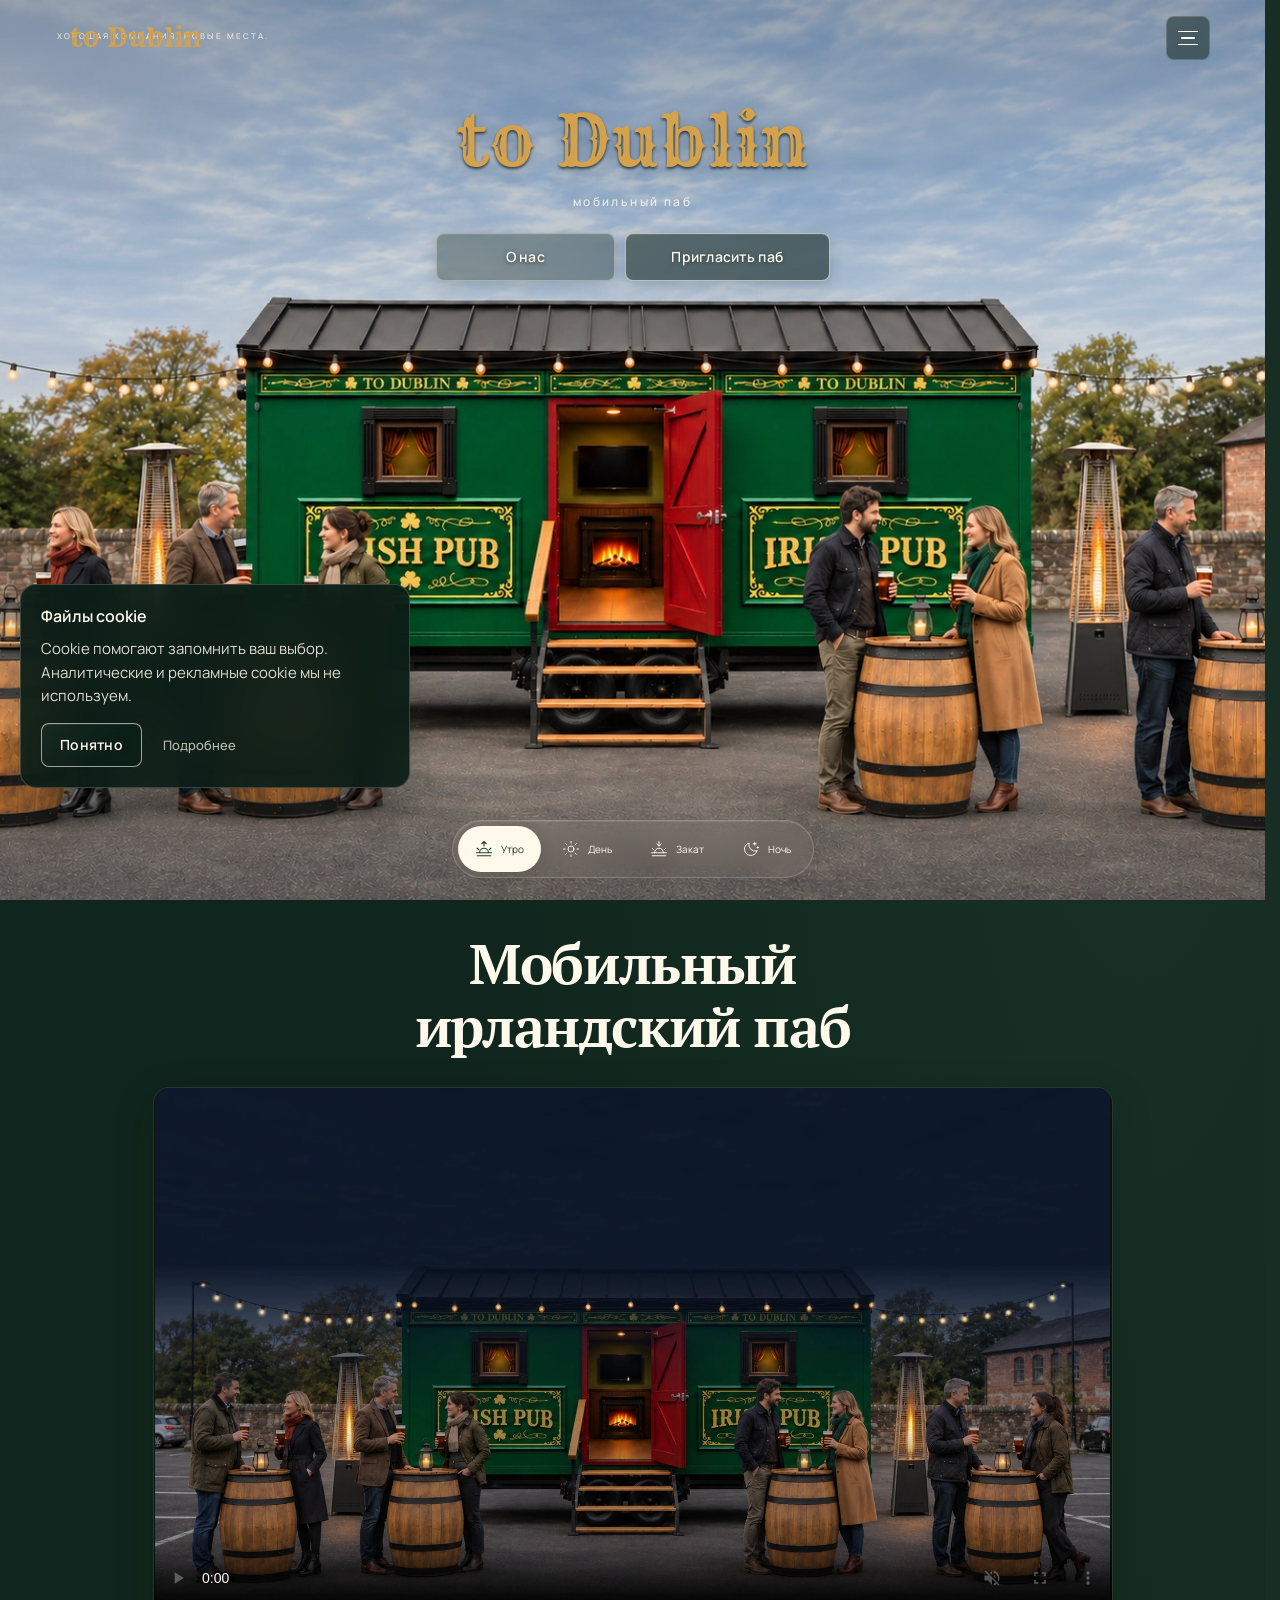
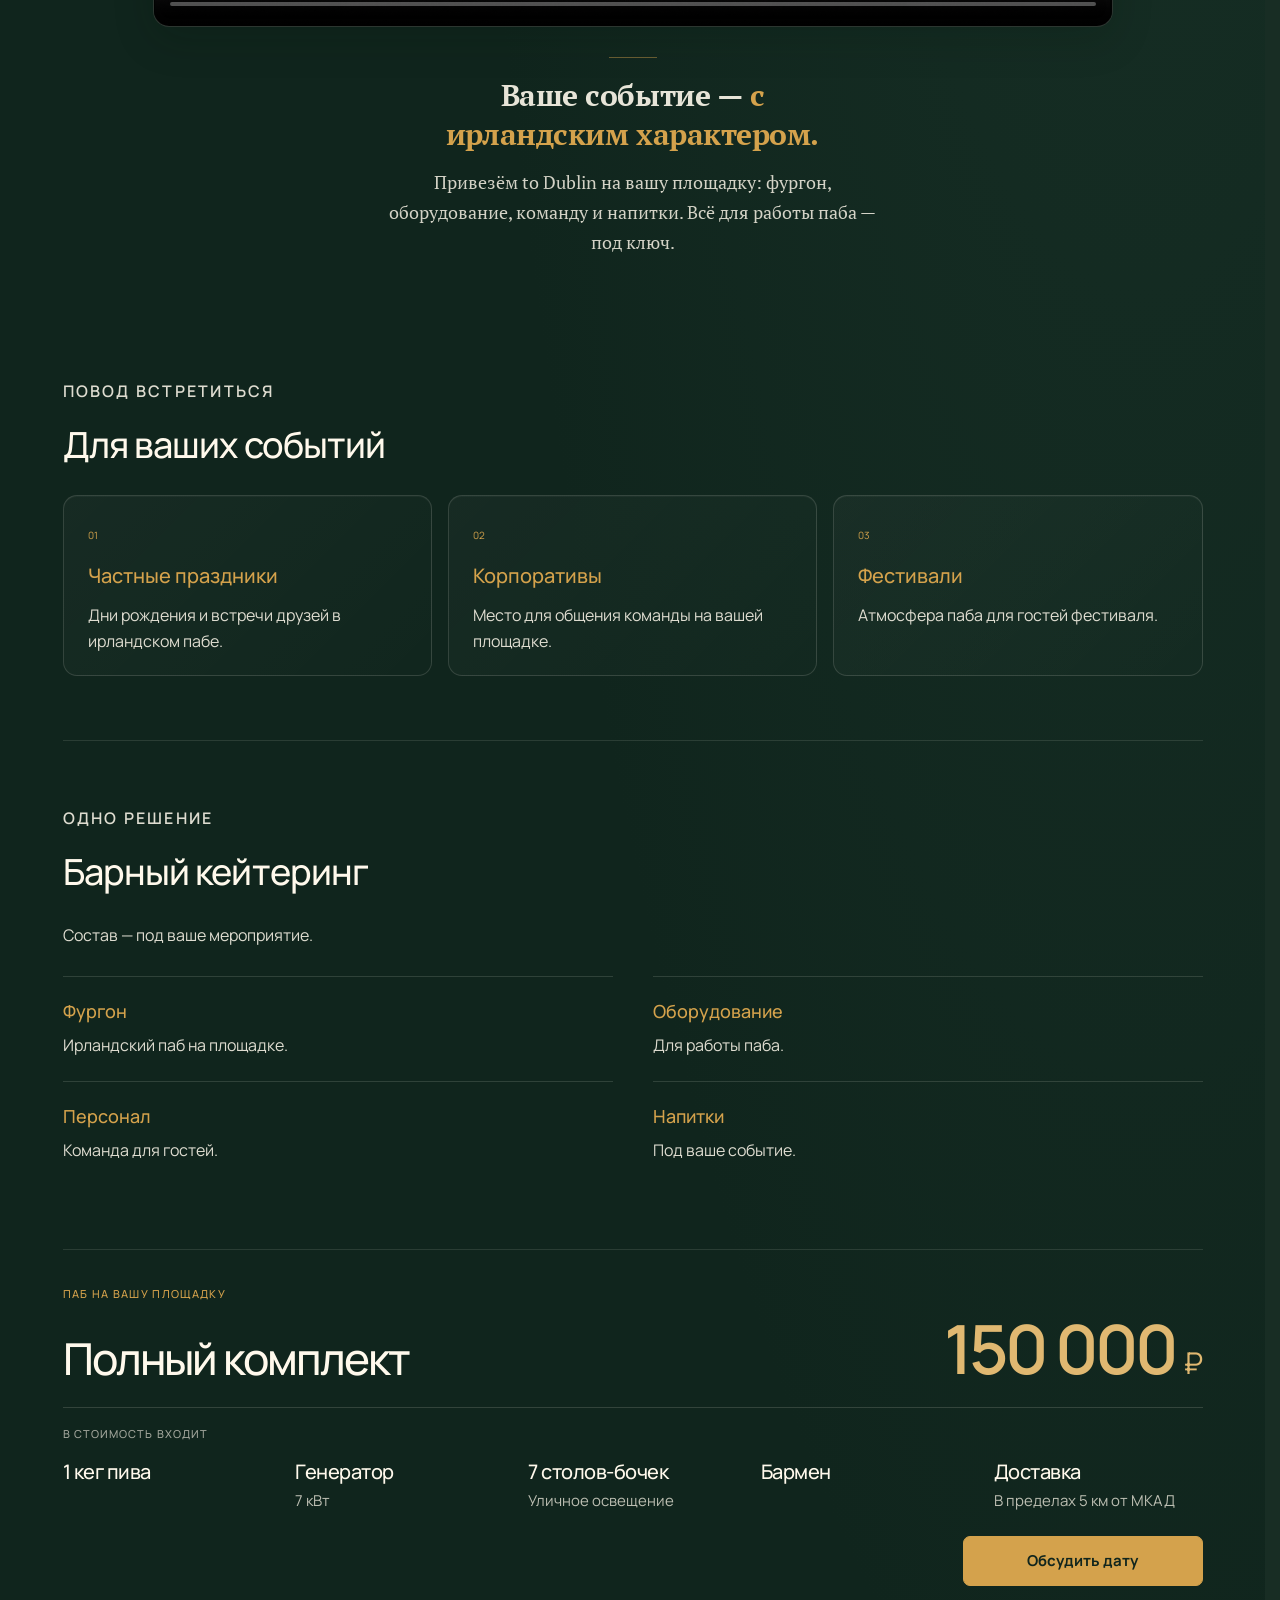
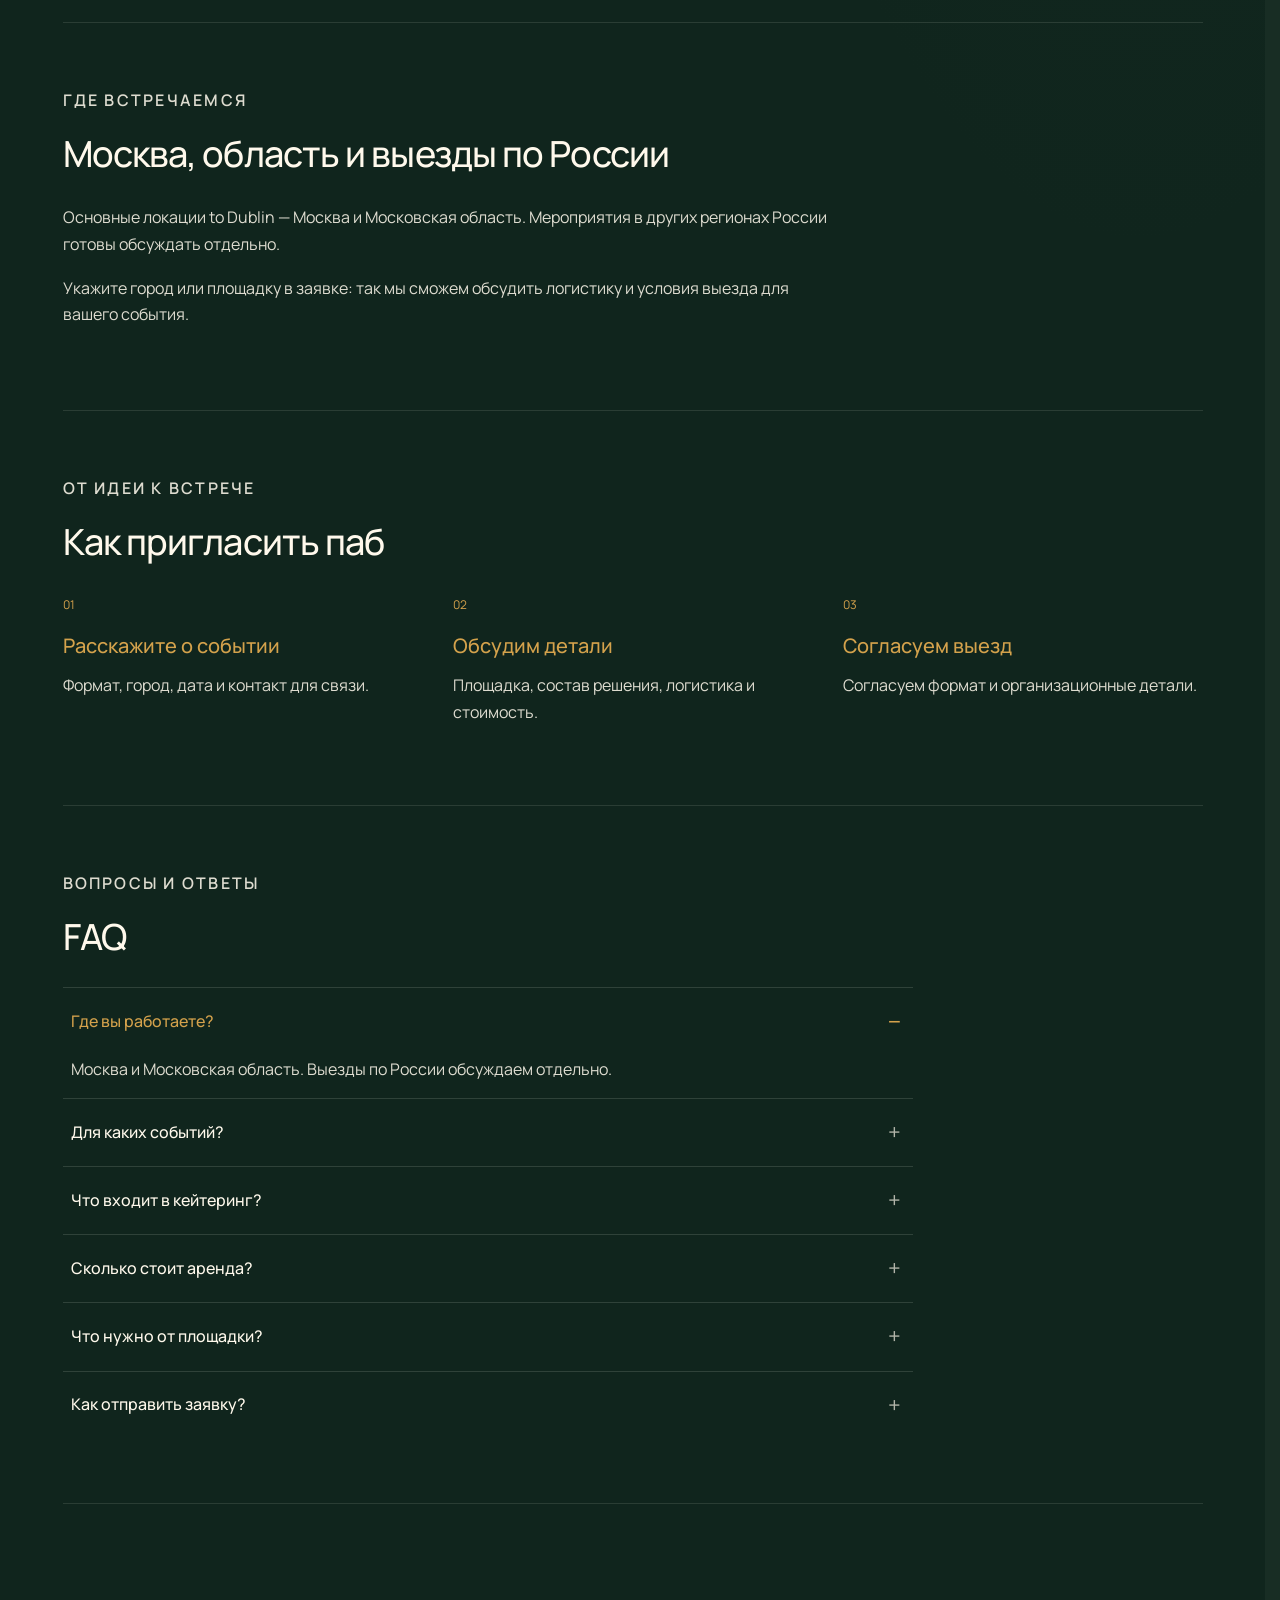
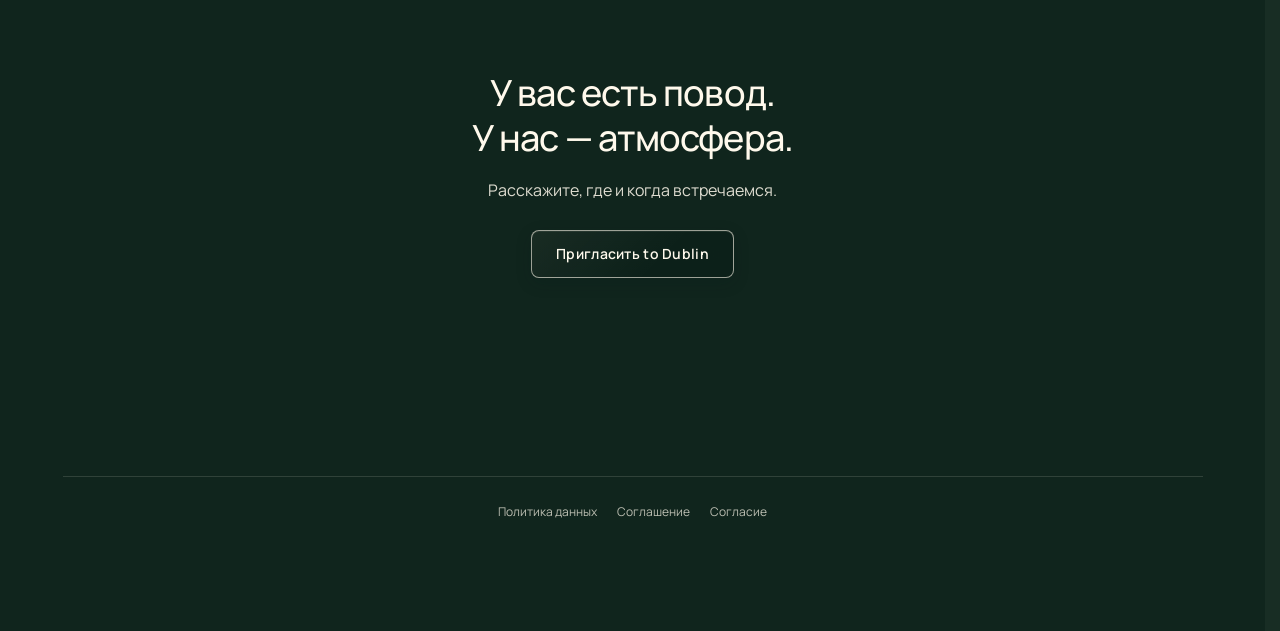
==== index.html @ 4691d678 "Redesign package offer with clean typography and layout" ====
<!doctype html>
<html lang="ru" class="content-document unified-document">
<head>
  <meta charset="UTF-8">
  <meta name="viewport" content="width=device-width, initial-scale=1, viewport-fit=cover">
  <meta name="theme-color" content="#182d24">
  <title>to Dublin — мобильный паб и барный кейтеринг в Москве и области</title>
  <meta name="description" content="Выездной барный кейтеринг и мобильный ирландский паб в Москве и области. Фургон, оборудование, персонал и напитки для праздников, корпоративов и фестивалей. Выезды по России — по согласованию.">
  <meta property="og:type" content="website">
  <meta property="og:locale" content="ru_RU">
  <meta property="og:site_name" content="to Dublin">
  <meta property="og:title" content="to Dublin — мобильный паб и барный кейтеринг в Москве и области">
  <meta property="og:description" content="Выездной барный кейтеринг и мобильный ирландский паб в Москве и области. Фургон, оборудование, персонал и напитки для праздников, корпоративов и фестивалей. Выезды по России — по согласованию.">
  <meta name="twitter:card" content="summary_large_image">
  <meta name="twitter:title" content="to Dublin — мобильный паб и барный кейтеринг в Москве и области">
  <meta name="twitter:description" content="Выездной барный кейтеринг и мобильный ирландский паб в Москве и области. Фургон, оборудование, персонал и напитки для праздников, корпоративов и фестивалей. Выезды по России — по согласованию.">
  <link rel="preload" href="fonts/rye-latin-regular.woff2" as="font" type="font/woff2" crossorigin>
  <link rel="stylesheet" href="style.css?v=clean-6">
  <link rel="stylesheet" href="service.css?v=modern-package-1">
  <script type="application/ld+json">{"@context":"https://schema.org","@graph":[{"@type":"Organization","@id":"#organization","name":"to Dublin","description":"Мобильный ирландский паб и выездной барный кейтеринг для мероприятий","contactPoint":{"@type":"ContactPoint","contactType":"Заявки на мероприятия","url":"https://t.me/qwebdog","availableLanguage":"Russian"}},{"@type":"Service","name":"Мобильный паб и выездной барный кейтеринг","serviceType":"Барный кейтеринг и мобильный ирландский паб для частных праздников, корпоративов и фестивалей","provider":{"@id":"#organization"},"areaServed":[{"@type":"City","name":"Москва"},{"@type":"AdministrativeArea","name":"Московская область"}],"description":"Выездной барный кейтеринг и мобильный ирландский паб в Москве и области. Фургон, оборудование, персонал и напитки для праздников, корпоративов и фестивалей. Выезды по России — по согласованию."}]}</script>
  <link rel="stylesheet" href="cookie-notice.css?v=1">
  <link rel="stylesheet" href="legal.css?v=1">
  <link rel="stylesheet" href="yandex-inquiry.css?v=1">
  <link rel="stylesheet" href="unified.css?v=lighting-quality-6">
  <meta property="og:image" content="https://qwebdog.github.io/tdpub/social-preview.jpg?v=night-lights-1">
  <meta property="og:image:secure_url" content="https://qwebdog.github.io/tdpub/social-preview.jpg?v=night-lights-1">
  <meta property="og:image:type" content="image/jpeg">
  <meta property="og:image:width" content="1672">
  <meta property="og:image:height" content="941">
  <meta property="og:image:alt" content="Мобильный ирландский паб to Dublin на вечернем мероприятии">
  <meta name="twitter:image" content="https://qwebdog.github.io/tdpub/social-preview.jpg?v=night-lights-1">
  <meta name="twitter:image:alt" content="Мобильный ирландский паб to Dublin на вечернем мероприятии">
  <link rel="icon" href="favicon.ico" sizes="any">
  <link rel="icon" type="image/png" sizes="32x32" href="favicon-32.png">
  <link rel="icon" type="image/svg+xml" href="favicon.svg">
  <link rel="apple-touch-icon" sizes="180x180" href="apple-touch-icon.png">
</head>
<body class="content-page unified-page" data-phase="morning">
  <svg class="icon-library" xmlns="http://www.w3.org/2000/svg" aria-hidden="true">
    <symbol id="icon-sun" viewBox="0 0 24 24"><circle cx="12" cy="12" r="4"/><path d="M12 2v2m0 16v2M2 12h2m16 0h2M5 5l1.5 1.5m11 11L19 19M5 19l1.5-1.5m11-11L19 5"/></symbol>
    <symbol id="icon-sunrise" viewBox="0 0 24 24"><path d="M2 17h20M3 21h18M6 17a6 6 0 0 1 12 0M12 2v6m-3-3 3-3 3 3M3 11l2 2m14 0 2-2"/></symbol>
    <symbol id="icon-sunset" viewBox="0 0 24 24"><path d="M2 17h20M3 21h18M6 17a6 6 0 0 1 12 0M12 2v6m-3-3 3 3 3-3M3 11l2 2m14 0 2-2"/></symbol>
    <symbol id="icon-moon" viewBox="0 0 24 24"><path d="M20 14.5A8.5 8.5 0 0 1 9.5 4a8.5 8.5 0 1 0 10.5 10.5Z"/><path d="M17 3v4m-2-2h4m2 4v2m-1-1h2"/></symbol>
  </svg>
  <a class="skip-link" href="#overview">К информации о пабе</a>
  <header class="service-nav">
    <a class="service-brand" href="#experience" aria-label="to Dublin — главный экран">to Dublin</a>
    <button class="service-menu-toggle" id="serviceMenuToggle" type="button" aria-label="Открыть навигацию" aria-controls="serviceMenu" aria-expanded="false"><span aria-hidden="true"></span><span aria-hidden="true"></span><span aria-hidden="true"></span></button>
  </header>
  <main id="serviceMain" class="service-main unified-main">
  <section class="experience" id="experience" aria-labelledby="brandTitle">
    <div class="scenes" aria-hidden="true">
      <div class="time-scene is-active" data-scene="morning" aria-hidden="false">
        <picture><source media="(max-width: 700px)" srcset="courtyard-morning-busy-mobile.webp?v=night-lights-1"><img class="scene-photo" src="courtyard-morning-busy.webp?v=night-lights-1" alt="" fetchpriority="high" draggable="false"></picture>
      </div>
      <div class="time-scene" data-scene="day" aria-hidden="true">
        <picture><source media="(max-width: 700px)" data-srcset="courtyard-day-busy-mobile.webp?v=night-lights-1"><img class="scene-photo" data-src="courtyard-day-busy.webp?v=night-lights-1" alt="" decoding="async" draggable="false"></picture>
      </div>
      <div class="time-scene" data-scene="sunset" aria-hidden="true">
        <picture><source media="(max-width: 700px)" data-srcset="courtyard-sunset-busy-mobile.webp?v=night-lights-1"><img class="scene-photo" data-src="courtyard-sunset-busy.webp?v=night-lights-1" alt="" decoding="async" draggable="false"></picture>
      </div>
      <div class="time-scene" data-scene="night" aria-hidden="true">
        <picture><source media="(max-width: 700px)" data-srcset="courtyard-night-busy-mobile.webp?v=night-lights-1"><img class="scene-photo" data-src="courtyard-night-busy.webp?v=night-lights-1" alt="" decoding="async" draggable="false"></picture>
      </div>
    </div>
    <div class="scene-shade" aria-hidden="true"></div>
    <canvas id="ambient" aria-hidden="true"></canvas>
    <header class="site-header">
      <span class="header-note">ХОРОШАЯ КОМПАНИЯ. НОВЫЕ МЕСТА.</span>
    </header>
    <div class="hero-copy">
      <h1 class="brand-title" id="brandTitle">to Dublin</h1>
      <p class="brand-subtitle">мобильный паб</p>
      <div class="hero-actions">
        <a class="primary-button about-link" href="#overview">О нас</a>
        <button class="primary-button invite-link" type="button" data-open-inquiry>Пригласить паб</button>
      </div>
    </div>
    <footer class="scene-footer">
      <nav class="time-dock glass" aria-label="Выбрать время суток">
        <button class="time-button is-active" data-phase="morning" aria-pressed="true"><svg aria-hidden="true"><use href="#icon-sunrise"/></svg><span>Утро</span></button>
        <button class="time-button" data-phase="day" aria-pressed="false"><svg aria-hidden="true"><use href="#icon-sun"/></svg><span>День</span></button>
        <button class="time-button" data-phase="sunset" aria-pressed="false"><svg aria-hidden="true"><use href="#icon-sunset"/></svg><span>Закат</span></button>
        <button class="time-button" data-phase="night" aria-pressed="false"><svg aria-hidden="true"><use href="#icon-moon"/></svg><span>Ночь</span></button>
      </nav>
      <p class="visually-hidden" id="sceneStatus" role="status" aria-live="polite"></p>
    </footer>
  </section>
    <section class="service-intro" id="overview" aria-labelledby="serviceTitle">
      <div class="service-intro-heading">
        <h2 id="serviceTitle">Мобильный ирландский паб</h2>
      </div>
      <video class="service-photo service-video" data-src="media/pub-atmosphere.mp4" width="1280" height="720" data-poster="courtyard-night-busy.webp?v=night-lights-1" autoplay muted loop playsinline controls preload="none" aria-label="Видео о мобильном пабе to Dublin"></video>
      <div class="service-intro-copy">
        <p class="service-lead">Ваше событие — <span>с ирландским характером.</span></p>
        <p class="service-intro-description">Привезём to Dublin на вашу площадку: фургон, оборудование, команду и напитки. Всё для работы паба — под ключ.</p>
      </div>
    </section>
    <section class="service-section" id="format">
      <p class="service-eyebrow">Повод встретиться</p>
      <h2>Для ваших событий</h2>
      <div class="service-cards">
        <article><span>01</span><h3>Частные праздники</h3><p>Дни рождения и встречи друзей в ирландском пабе.</p></article>
        <article><span>02</span><h3>Корпоративы</h3><p>Место для общения команды на вашей площадке.</p></article>
        <article><span>03</span><h3>Фестивали</h3><p>Атмосфера паба для гостей фестиваля.</p></article>
      </div>
    </section>
    <section class="service-section" id="included">
      <p class="service-eyebrow">Одно решение</p>
      <h2>Барный кейтеринг</h2>
      <p class="service-section-lead">Состав — под ваше мероприятие.</p>
      <dl class="service-inclusions">
        <div><dt>Фургон</dt><dd>Ирландский паб на площадке.</dd></div>
        <div><dt>Оборудование</dt><dd>Для работы паба.</dd></div>
        <div><dt>Персонал</dt><dd>Команда для гостей.</dd></div>
        <div><dt>Напитки</dt><dd>Под ваше событие.</dd></div>
      </dl>
    </section>
    <section class="service-section package-section" id="package" aria-labelledby="packageTitle">
      <div class="package-offer">
        <div class="package-summary">
          <p class="package-eyebrow">Паб на вашу площадку</p>
          <h2 id="packageTitle">Полный комплект</h2>
          <p class="package-price"><span class="package-price-value">150&nbsp;000</span><span class="package-price-currency">₽</span></p>
        </div>
        <div class="package-inclusions">
          <h3>В стоимость входит</h3>
          <ul class="package-list">
            <li>
              <span class="package-item-copy">1 кег пива</span>
            </li>
            <li>
              <span class="package-item-copy">Генератор</span>
              <span class="package-item-detail">7 кВт</span>
            </li>
            <li>
              <span class="package-item-copy">7 столов-бочек</span>
              <span class="package-item-detail">Уличное освещение</span>
            </li>
            <li>
              <span class="package-item-copy">Бармен</span>
            </li>
            <li>
              <span class="package-item-copy">Доставка</span>
              <span class="package-item-detail">В пределах <span class="package-nowrap">5 км</span> от МКАД</span>
            </li>
          </ul>
        </div>
        <div class="package-action">
          <button class="primary-button package-book" type="button" data-open-inquiry>Обсудить дату</button>
        </div>
      </div>
    </section>
    <section class="service-section service-area" id="geography">
      <p class="service-eyebrow">Где встречаемся</p>
      <h2>Москва, область и выезды по России</h2>
      <p>Основные локации to Dublin — Москва и Московская область. Мероприятия в других регионах России готовы обсуждать отдельно.</p>
      <p>Укажите город или площадку в заявке: так мы сможем обсудить логистику и условия выезда для вашего события.</p>
    </section>
    <section class="service-section" id="booking">
      <p class="service-eyebrow">От идеи к встрече</p>
      <h2>Как пригласить паб</h2>
      <ol class="service-process">
        <li><h3>Расскажите о событии</h3><p>Формат, город, дата и контакт для связи.</p></li>
        <li><h3>Обсудим детали</h3><p>Площадка, состав решения, логистика и стоимость.</p></li>
        <li><h3>Согласуем выезд</h3><p>Согласуем формат и организационные детали.</p></li>
      </ol>
    </section>
    <section class="service-section service-faq" id="questions">
      <p class="service-eyebrow">Вопросы и ответы</p>
      <h2>FAQ</h2>
      <details name="faq" open><summary>Где вы работаете?</summary><p>Москва и Московская область. Выезды по России обсуждаем отдельно.</p></details>
      <details name="faq"><summary>Для каких событий?</summary><p>Частные праздники, корпоративы и фестивали. Другой повод? Расскажите о нём в заявке.</p></details>
      <details name="faq"><summary>Что входит в кейтеринг?</summary><p>Мобильный паб, оборудование, персонал и напитки. Состав и условия согласуем под ваше событие.</p></details>
      <details name="faq" id="event-questions"><summary>Сколько стоит аренда?</summary><p>Полный комплект стоит 150&nbsp;000&nbsp;₽. Доставка включена в пределах 5 км от МКАД. <a href="#package">Что входит в комплект</a>.</p></details>
      <details name="faq"><summary>Что нужно от площадки?</summary><p>Укажите город или площадку. Подъезд, размещение и условия работы паба обсудим при согласовании.</p></details>
      <details name="faq"><summary>Как отправить заявку?</summary><p data-inquiry-delivery-copy>Заполните форму — откроется Telegram с готовым текстом. Отправку вы подтвердите в чате.</p></details>
    </section>
    <section class="service-final" id="invitation">
      <h2>У вас есть повод.<br>У нас — атмосфера.</h2>
      <p>Расскажите, где и когда встречаемся.</p>
      <button class="primary-button" type="button" data-open-inquiry>Пригласить to Dublin</button>
    </section>
  </main>
  <footer class="site-legal-footer"><nav class="legal-links" aria-label="Правовая информация"><a href="privacy.html" aria-label="Политика обработки персональных данных">Политика данных</a><a href="terms.html" aria-label="Соглашение об использовании сайта и подаче заявки">Соглашение</a><a href="consent.html" aria-label="Согласие на обработку персональных данных">Согласие</a></nav></footer>
  <div class="service-bottom-actions">
    <button class="primary-button service-invite-button" type="button" data-open-inquiry>Пригласить паб</button>
  </div>
  <dialog id="serviceMenu" class="service-menu" aria-labelledby="serviceMenuTitle">
    <div class="service-menu-heading">
      <p id="serviceMenuTitle">Разделы страницы</p>
      <button class="service-menu-close" type="button" aria-label="Закрыть навигацию"><span aria-hidden="true"></span><span aria-hidden="true"></span></button>
    </div>
    <nav aria-label="Разделы страницы">
      <a href="#experience">Главный экран</a>
      <a href="#overview">О пабе</a>
      <a href="#format">Форматы мероприятий</a>
      <a href="#included">Барный кейтеринг</a>
      <a href="#package">Комплект и стоимость</a>
      <a href="#geography">География</a>
      <a href="#booking">Как пригласить</a>
      <a href="#questions">FAQ</a>
      <a href="#invitation">Обсудить событие</a>
    </nav>
  </dialog>
  <dialog id="inquiry" class="inquiry-dialog" aria-labelledby="inquiryTitle" aria-describedby="inquiryIntro">
    <div class="inquiry-header">
      <span class="inquiry-brand">to Dublin <span>· ваше событие</span></span>
      <button class="dialog-close" type="button" data-close-inquiry aria-label="Закрыть форму заявки">×</button>
    </div>
    <div class="inquiry-content" id="inquiryBody">
      <div class="inquiry-progress" id="inquiryProgress">
        <div class="inquiry-progress-caption"><span id="inquiryStepLabel">Шаг 1 из 2</span><span>Событие · Контакт</span></div>
        <div class="inquiry-progress-track" aria-hidden="true"><span class="is-current" data-step-indicator="1"></span><span data-step-indicator="2"></span></div>
      </div>
      <div class="inquiry-heading">
        <h2 id="inquiryTitle" tabindex="-1">Где встречаемся?</h2>
        <p id="inquiryIntro">Расскажите о событии. Мы поможем с остальным.</p>
      </div>
      <form id="inquiryForm" novalidate aria-label="Заявка на мобильный паб">
        <input type="text" name="website" tabindex="-1" autocomplete="off" aria-hidden="true" hidden>
        <fieldset class="inquiry-step" data-inquiry-step="1">
          <legend class="visually-hidden">О вашем событии</legend>
          <fieldset class="event-kind-group" aria-describedby="inquiryErrorEventType">
            <legend class="field-label">Какой повод?</legend>
            <div class="event-options">
              <label class="event-option"><input type="radio" name="eventType" value="private" required><span>Частный праздник</span></label>
              <label class="event-option"><input type="radio" name="eventType" value="corporate" required><span>Корпоратив</span></label>
              <label class="event-option"><input type="radio" name="eventType" value="festival" required><span>Фестиваль</span></label>
              <label class="event-option"><input type="radio" name="eventType" value="other" required><span>Другой повод</span></label>
            </div>
            <p class="field-error" id="inquiryErrorEventType" data-error-for="eventType"></p>
          </fieldset>
          <div class="inquiry-fields">
            <div class="inquiry-field">
              <label class="field-label" for="inquiryCity">Город или площадка</label>
              <input id="inquiryCity" name="city" type="text" autocomplete="address-level2" minlength="2" maxlength="100" placeholder="Где пройдёт событие?" required aria-describedby="inquiryErrorCity">
              <p class="field-error" id="inquiryErrorCity" data-error-for="city"></p>
            </div>
            <div class="inquiry-field">
              <label class="field-label" for="inquiryDate">Дата <span>необязательно</span></label>
              <input id="inquiryDate" name="eventDate" type="date" aria-describedby="inquiryErrorEventDate">
              <p class="field-error" id="inquiryErrorEventDate" data-error-for="eventDate"></p>
            </div>
          </div>
          <button class="primary-button inquiry-next" id="inquiryNext" type="button">Продолжить</button>
          <p class="inquiry-footnote">Хороший вечер начинается с идеи.</p>
        </fieldset>
        <fieldset class="inquiry-step" data-inquiry-step="2" hidden disabled>
          <legend class="visually-hidden">Ваши контакты</legend>
          <div class="inquiry-fields">
            <div class="inquiry-field">
              <label class="field-label" for="inquiryName">Как к вам обращаться?</label>
              <input id="inquiryName" name="name" type="text" autocomplete="given-name" minlength="2" maxlength="80" placeholder="Ваше имя" required aria-describedby="inquiryErrorName">
              <p class="field-error" id="inquiryErrorName" data-error-for="name"></p>
            </div>
            <div class="inquiry-field">
              <label class="field-label" for="inquiryContact">Телефон или Telegram</label>
              <input id="inquiryContact" name="contact" type="text" autocomplete="tel" autocapitalize="none" spellcheck="false" maxlength="100" placeholder="+7 … или @username" required aria-describedby="inquiryErrorContact">
              <p class="field-error" id="inquiryErrorContact" data-error-for="contact"></p>
            </div>
          </div>
          <div class="inquiry-field">
            <label class="field-label" for="inquiryComment">Пара слов о планах <span>необязательно</span></label>
            <textarea id="inquiryComment" name="comment" rows="3" maxlength="1000" placeholder="Сколько будет гостей? Есть ли пожелания?" aria-describedby="inquiryErrorComment"></textarea>
            <p class="field-error" id="inquiryErrorComment" data-error-for="comment"></p>
          </div>
          <p class="inquiry-telegram-note" id="inquiryDeliveryNote">Откроем чат с готовой заявкой. Отправку вы подтвердите в Telegram.</p>
          <p class="inquiry-legal-note">Документы для заявки: <a href="privacy.html" target="_blank" rel="noopener noreferrer">политика обработки данных</a>, <a href="terms.html" target="_blank" rel="noopener noreferrer">условия подачи заявки</a> и <a href="consent.html" target="_blank" rel="noopener noreferrer">согласие на обработку данных</a>. <span>Пока опубликованы проекты с незаполненными реквизитами.</span></p>
          <div class="inquiry-form-actions">
            <button class="quiet-button" id="inquiryBack" type="button">Назад</button>
            <button class="primary-button" id="inquirySubmit" type="submit">Продолжить в Telegram</button>
          </div>
        </fieldset>
      </form>
      <div class="inquiry-result" id="inquiryResult" hidden>
        <pre class="inquiry-summary" id="inquirySummary"></pre>
        <a class="primary-button inquiry-telegram-link" id="inquiryTelegramLink" href="https://t.me/qwebdog" target="_blank" rel="noopener noreferrer">Открыть Telegram</a>
        <div class="inquiry-result-actions" id="inquiryLegacyActions">
          <button class="quiet-button" id="inquiryCopy" type="button">Скопировать заявку</button>
          <button class="quiet-button" id="inquiryEdit" type="button">Изменить</button>
        </div>
        <div class="inquiry-onsite-actions" id="inquiryOnsiteActions" hidden>
          <button class="primary-button" id="inquiryDone" type="button">Готово</button>
          <button class="quiet-button" id="inquiryNew" type="button">Ещё одно мероприятие</button>
        </div>
      </div>
      <p class="inquiry-status" id="inquiryStatus" role="status" aria-live="polite"></p>
    </div>
  </dialog>
  <script src="media-loader.js?v=1"></script>
  <script src="app.js?v=clean-hero-12"></script>
  <script src="inquiry-config.js?v=yandex-2"></script>
  <script src="yandex-inquiry.js?v=1"></script>
  <script src="inquiry.js?v=yandex-4"></script>
  <script src="service-panels.js?v=full-package-1"></script>
  <script src="cookie-notice.js?v=1"></script>
</body>
</html>
---- style.css ----
@font-face{font-family:'Manrope';font-style:normal;font-weight:200 800;font-display:swap;src:url('fonts/manrope-variable.woff2') format('woff2')}
@font-face{font-family:'Rye';font-style:normal;font-weight:400;font-display:swap;src:url('fonts/rye-latin-regular.woff2') format('woff2')}
:root{--brand-font:'Rye',Georgia,serif;color-scheme:dark;--cream:#fff9ec;--muted:#efe9d6ad;--ease:cubic-bezier(.2,.7,.2,1);font-family:Manrope,Arial,sans-serif;background:#182d24;color:var(--cream)}
*{box-sizing:border-box}html,body{margin:0;min-width:280px;width:100%;height:100%;overflow:hidden}body{overscroll-behavior:none}button,a{-webkit-tap-highlight-color:transparent}button{font:inherit;color:inherit;cursor:pointer}button:focus-visible,a:focus-visible{outline:2px solid #f5d99b;outline-offset:5px}a{color:inherit}button{border:0}svg{width:22px;height:22px;fill:none;stroke:currentColor;stroke-width:1.35;stroke-linecap:round;stroke-linejoin:round}.icon-library{position:absolute;width:0;height:0;overflow:hidden}.experience{position:fixed;inset:0;isolation:isolate;overflow:hidden;touch-action:pinch-zoom;--look-x:0px;--look-y:0px}.scenes,.time-scene,.time-scene picture,.scene-shade,#ambient{position:absolute;inset:0;width:100%;height:100%}.scenes{z-index:-2;background:#182d24}.time-scene{opacity:0;visibility:hidden;transition:opacity 1.5s var(--ease),visibility 1.5s;overflow:hidden}.time-scene.is-active{opacity:1;visibility:visible}.time-scene picture{transform:translate(var(--look-x),var(--look-y));transition:transform .8s ease-out}.scene-photo{width:100%;height:100%;object-fit:cover;object-position:center 55%;display:block;transform:scale(1.06);transition:transform 12s linear;user-select:none}.time-scene.is-active .scene-photo{transform:scale(1.025)}.scene-shade{z-index:-1;pointer-events:none;background:linear-gradient(180deg,#061b1b65 0%,#10251f20 29%,transparent 45%,#0a201326 61%,#081a158c 80%,#071b17eb 100%)}#ambient{z-index:1;pointer-events:none}.site-header{position:absolute;z-index:3;top:0;left:0;right:0;display:flex;justify-content:flex-end;align-items:center;padding:30px 4.5%;gap:24px}.header-note{margin-right:auto;font-size:8px;letter-spacing:2px;font-weight:500;color:#fff9ecd1}.glass{border:1px solid #fff9ec35;background:linear-gradient(130deg,#fff9ec0e,#fff9ec03 60%,#fff9ec08);backdrop-filter:blur(13px) saturate(115%);-webkit-backdrop-filter:blur(13px) saturate(115%);box-shadow:inset 0 1px 0 #fff9ec1a,0 6px 24px #071b1710}.primary-button{--button-fill:rgba(12,31,24,.68);--button-hover:rgba(21,48,36,.78);--button-pressed:rgba(8,24,18,.84);position:relative;display:inline-flex;align-items:center;justify-content:center;gap:0;min-height:48px;padding:12px 24px;border:1px solid #fff9ec99;border-radius:8px;background:linear-gradient(135deg,#fff9ec0d,#fff9ec00 65%),var(--button-fill);backdrop-filter:blur(12px) saturate(110%);-webkit-backdrop-filter:blur(12px) saturate(110%);color:#fff9ec;font-family:Manrope,Arial,sans-serif;font-size:14px;font-weight:600;line-height:1.3;letter-spacing:.02em;text-align:center;text-decoration:none;text-shadow:none;box-shadow:inset 0 1px 0 #fff9ec12,0 5px 16px #061b192e;cursor:pointer;pointer-events:auto;transition:background-color .2s,border-color .2s,transform .2s,box-shadow .2s}.primary-button:hover{background-color:var(--button-hover);border-color:#fff9ecdf;transform:translateY(-1px);box-shadow:inset 0 1px 0 #fff9ec20,0 7px 18px #061b193b}.primary-button:active{background-color:var(--button-pressed);transform:translateY(1px);box-shadow:inset 0 1px 4px #061b1929,0 2px 6px #061b1926}.primary-button:focus-visible{outline:2px solid #fff9ec;outline-offset:4px;box-shadow:0 0 0 6px #173d2d,inset 0 1px 0 #fff9ec12}.about-link{--button-fill:rgba(12,31,24,.36);--button-hover:rgba(21,48,36,.48);--button-pressed:rgba(8,24,18,.56);text-shadow:0 1px 4px #061b19b3;margin-top:22px;width:180px;min-width:180px;max-width:100%}.hero-copy{position:absolute;z-index:2;top:clamp(84px,11vh,140px);left:5%;right:5%;display:flex;flex-direction:column;align-items:center;text-align:center;pointer-events:auto;text-shadow:0 2px 24px #0c231f60}.eyebrow{font-size:9px;letter-spacing:2.7px;font-weight:500;margin:0 0 18px}.brand-title{color:#D4A24C;max-width:100%;margin:0;font-family:var(--brand-font);font-size:clamp(48px,5.5vw,96px);font-weight:400;font-synthesis:none;letter-spacing:.02em;line-height:1.2;text-align:center;white-space:nowrap}.brand-subtitle{margin:10px 0 0;font-family:Manrope,Arial,sans-serif;font-size:12px;font-weight:500;line-height:1.5;letter-spacing:.2em;text-transform:none;color:#fff9ecd9}.scene-hint{position:absolute;z-index:2;bottom:calc(165px + env(safe-area-inset-bottom,0px));left:50%;transform:translateX(-50%);display:flex;flex-direction:column;align-items:center;gap:11px;font-size:7px;letter-spacing:1.6px;color:#fff9ecb0;pointer-events:none;white-space:nowrap}.scroll-mark{display:block;height:22px;width:1px;background:linear-gradient(transparent,#fff9ecc0);position:relative;animation:scroll-hint 2.8s ease-in-out infinite}.scroll-mark::after{content:'';width:4px;height:4px;position:absolute;bottom:0;left:-1.5px;border-bottom:1px solid;border-right:1px solid;transform:rotate(45deg)}.mobile-hint{display:none}.scene-footer{position:absolute;z-index:3;left:4.5%;right:4.5%;bottom:max(22px,env(safe-area-inset-bottom,0px));display:grid;grid-template-columns:1fr auto 1fr;gap:23px 30px;align-items:center}.scene-info{display:flex;align-items:center;gap:18px;min-width:0}.scene-count{font-size:8px;letter-spacing:1.4px;white-space:nowrap;color:#fff9ecae;align-self:flex-start;padding-top:8px}.scene-info h2{font:400 24px/1.25 Georgia,'Times New Roman',serif;letter-spacing:-.3px;margin:0}.scene-info p{margin:7px 0 0;font-size:9px;line-height:1.5;color:var(--muted)}.time-dock{display:flex;gap:4px;border-radius:50px;padding:5px}.time-button{position:relative;border-radius:40px;background:none;display:flex;align-items:center;gap:8px;padding:13px 17px;white-space:nowrap;font-size:10px;transition:background .35s,color .35s,box-shadow .35s;min-height:46px}.time-button svg{width:18px;height:18px;stroke-width:1.25}.time-button:hover{background:#fff9ec14}.time-button.is-active{color:#203c2f;background:#fff9ec;box-shadow:0 3px 15px #081c1728}.time-button.is-active svg{stroke-width:1.5}.footer-line{grid-column:1/-1;display:flex;justify-content:space-between;align-items:center;padding-top:17px;border-top:1px solid #fff9ec28;font-size:7px;letter-spacing:1.8px;color:#fff9ec8c}.footer-line button{padding:0;background:none;display:flex;align-items:center;gap:9px;font-size:8px;letter-spacing:.5px;color:#fff9ecd1}.footer-line button:hover{color:#fff}.footer-line svg{width:14px;height:14px}.scene-progress{position:absolute;left:0;right:0;top:calc(100% - 28px);height:1px;pointer-events:none;transform:scaleX(var(--progress,0));transform-origin:left;background:#e9c78c;opacity:.65}.is-paused .scroll-mark{animation-play-state:paused}.is-paused .time-scene .scene-photo{transition:none}.lightbox::backdrop{background:#071b17ad;backdrop-filter:blur(12px)}.dialog-close{position:absolute;right:14px;top:10px;width:36px;height:36px;font:300 30px/1 Arial,sans-serif;background:none;color:inherit}.lightbox{border:1px solid #fff9ec28;width:min(1500px,96vw);max-height:96svh;padding:44px 8px 8px;background:#14271d;color:#fff9ec;border-radius:6px;overflow:auto}.lightbox img{display:block;max-width:100%;max-height:calc(96svh - 56px);width:100%;height:auto;object-fit:contain}.lightbox picture{display:block}.dialog-close:hover{opacity:.65}@keyframes copy-in{from{opacity:0;transform:translateY(16px)}to{opacity:1;transform:none}}@keyframes scroll-hint{0%,100%{opacity:.3;transform:translateY(-3px)}60%{opacity:1;transform:translateY(3px)}}
@media(min-aspect-ratio:2/1){.hero-copy{top:90px}.brand-title{font-size:clamp(40px,9vh,82px)}.scene-hint{display:none}.scene-photo{object-position:center 62%}}
@media(max-width:1150px){.scene-footer{gap:22px 18px}.scene-info{gap:10px}.scene-info h2{font-size:21px}.scene-info p{font-size:8px}.time-button{padding:12px}.scene-count{font-size:7px}.time-dock{padding:4px}.scene-info{max-width:250px}}
@media(max-width:850px){.scene-footer{grid-template-columns:1fr auto;gap:22px}.time-dock{grid-column:1/-1;grid-row:2;justify-self:center}.scene-info{max-width:none}.footer-line{grid-row:3;padding-top:15px}.scene-hint{bottom:235px}.scene-progress{top:calc(100% - 27px)}.time-button{padding:12px 24px}.hero-copy{top:15vh}.header-note{display:none}}
@media(max-width:700px){.scene-photo{object-position:center center}.site-header{padding:23px 6%;gap:12px}.primary-button{min-height:48px;padding:12px 22px;font-size:14px}.about-link{margin-top:22px;min-width:180px}.hero-copy{left:6%;right:6%;top:clamp(160px,22svh,235px)}.brand-title{font-size:clamp(38px,11.5vw,78px)}.brand-subtitle{margin-top:12px;font-size:11px;letter-spacing:.16em}.eyebrow{font-size:7px;letter-spacing:2px;margin-bottom:19px}.scene-shade{background:linear-gradient(180deg,#071c1969 0%,#10251f20 32%,transparent 48%,#081e1520 64%,#081b15b3 82%,#071b17f2 100%)}.scene-hint{bottom:calc(226px + env(safe-area-inset-bottom,0px));font-size:6px;letter-spacing:1.3px;gap:9px}.desktop-hint{display:none}.mobile-hint{display:inline}.scroll-mark{height:14px}.scene-footer{left:6%;right:6%;bottom:max(20px,env(safe-area-inset-bottom,0px));gap:18px 10px}.scene-info{gap:13px}.scene-info h2{font-size:23px}.scene-info p{font-size:8px;margin-top:6px}.scene-count{font-size:7px;letter-spacing:1px}.time-dock{justify-self:stretch;justify-content:space-between;gap:3px;border-radius:40px}.time-button{flex:1;justify-content:center;padding:13px 7px;font-size:9px;gap:7px;min-height:44px}.time-button svg{width:16px;height:16px}.footer-line{font-size:6px;letter-spacing:1.2px;gap:12px}.footer-line button{font-size:7px;gap:6px}.footer-line svg{width:12px;height:12px}.scene-progress{top:calc(100% - 25px)}}

@media(max-height:700px) and (min-width:701px){.site-header{padding-top:20px;padding-bottom:20px}.hero-copy{top:88px}.brand-title{font-size:clamp(40px,9vh,64px)}.eyebrow{margin-bottom:10px}.scene-hint{display:none}.scene-footer{gap:16px}.scene-info h2{font-size:20px}}
@media(max-height:700px) and (max-width:700px){.site-header{padding-top:17px}.hero-copy{top:clamp(124px,22svh,160px)}.brand-title{font-size:clamp(34px,10.5vw,64px)}.brand-subtitle{margin-top:10px;font-size:10px}.scene-hint{display:none}.scene-info h2{font-size:20px}.scene-footer{gap:14px 8px}.time-button{padding-top:10px;padding-bottom:10px;min-height:40px}.scene-progress{top:calc(100% - 25px)}}
@media(prefers-reduced-motion:reduce){*,*::before,*::after{animation:none!important;transition:none!important;scroll-behavior:auto!important}.time-scene picture,.scene-photo,.time-scene.is-active .scene-photo{transform:none}#ambient,.scene-hint{display:none}}
@supports not ((backdrop-filter:blur(1px)) or (-webkit-backdrop-filter:blur(1px))){.glass{background:#233e30cc}.primary-button{background-color:var(--button-fill)}}


body[data-phase="morning"] .scene-shade,body[data-phase="day"] .scene-shade{background:linear-gradient(180deg,#07251d9e 0%,#09281d66 29%,#09281d08 49%,#081b1526 61%,#081a158c 80%,#071b17eb 100%)}
.scene-count{font-variant-numeric:tabular-nums;letter-spacing:1px}

@media(max-height:820px) and (min-width:701px){.hero-copy{top:80px}.brand-title{font-size:clamp(44px,7.6vh,66px)}.brand-subtitle{margin-top:8px;font-size:11px}.about-link{margin-top:18px;min-height:48px}}
@media(max-height:700px) and (min-width:701px){.hero-copy{top:clamp(48px,10vh,68px)}.brand-title{font-size:clamp(34px,7vh,50px)}.brand-subtitle{margin-top:6px;font-size:10px}.about-link{margin-top:14px;min-height:48px}}
@media(max-height:500px) and (max-width:700px){.hero-copy{top:62px}.brand-title{font-size:34px;line-height:1.1}.brand-subtitle{margin-top:6px;font-size:9px}.about-link{margin-top:12px;min-height:48px;padding-top:8px;padding-bottom:8px}.site-header{display:none}}

.brand-title,.brand-subtitle{animation:copy-in 1.2s var(--ease) both}



.hero-actions{display:grid;grid-template-columns:1fr 1.14fr;gap:10px;width:394px;max-width:100%;margin-top:22px}
.hero-actions .about-link{margin:0;width:auto;min-width:0;border-color:#fff9ec55}
.hero-actions .invite-link{--button-fill:rgba(14,34,26,.58);--button-hover:rgba(25,52,39,.7);--button-pressed:rgba(9,27,19,.8);min-width:0;border-color:#fff9ec9c;text-shadow:0 1px 4px #061b1970}
.quiet-button{display:inline-flex;align-items:center;justify-content:center;min-height:44px;padding:10px 16px;border:1px solid transparent;border-radius:8px;background:transparent;color:#fff9ecb8;font-family:Manrope,Arial,sans-serif;font-size:12px;font-weight:500;line-height:1.4;text-decoration:none;transition:color .2s,background-color .2s,border-color .2s}
.quiet-button:hover{color:#fff9ec;background:#fff9ec08;border-color:#fff9ec20}
.quiet-button:active{background:#fff9ec12}
.visually-hidden{position:absolute;width:1px;height:1px;padding:0;margin:-1px;overflow:hidden;clip:rect(0,0,0,0);white-space:nowrap;border:0}

.inquiry-dialog{color-scheme:dark;width:min(590px,calc(100% - 32px));max-height:calc(100svh - 40px);margin:auto;padding:0;overflow:hidden;border:1px solid #fff9ec38;border-radius:20px;background:linear-gradient(135deg,#fff9ec0b,transparent 55%),rgba(9,28,21,.82);backdrop-filter:blur(28px) saturate(115%);-webkit-backdrop-filter:blur(28px) saturate(115%);color:#fff9ec;box-shadow:inset 0 1px 0 #fff9ec14,0 32px 100px #020e0b80}
.inquiry-dialog[open]{display:flex;flex-direction:column}
.inquiry-dialog::backdrop{background:rgba(3,15,10,.5);backdrop-filter:blur(8px);-webkit-backdrop-filter:blur(8px)}
.inquiry-dialog [hidden]{display:none!important}
.inquiry-header{display:flex;align-items:center;justify-content:space-between;gap:16px;flex-shrink:0;padding:14px 26px;border-bottom:1px solid #fff9ec1c;background:#fff9ec03}
.inquiry-brand{font-size:11px;font-weight:600;line-height:1.4;letter-spacing:.08em}
.inquiry-brand span{margin-left:4px;color:#fff9ec70;font-weight:400;letter-spacing:.03em}
.inquiry-dialog .dialog-close{position:static;display:grid;place-items:center;flex:0 0 44px;width:44px;height:44px;padding:0;border:1px solid #fff9ec26;border-radius:50%;background:#fff9ec08;color:#fff9ec;font-size:26px;transition:background .2s,border-color .2s}
.inquiry-dialog .dialog-close:hover{background:#fff9ec18;border-color:#fff9ec55;opacity:1}
.inquiry-content{min-height:0;overflow-y:auto;overscroll-behavior:contain;padding:28px 32px 24px;scrollbar-width:thin;scrollbar-color:#fff9ec40 transparent}
.inquiry-progress{margin-bottom:28px}
.inquiry-progress-caption{display:flex;justify-content:space-between;gap:12px;margin-bottom:11px;color:#fff9ec75;font-size:9px;font-weight:500;line-height:1.5;letter-spacing:.07em}
.inquiry-progress-caption>span:first-child{color:#fff9ecbf}
.inquiry-progress-track{display:grid;grid-template-columns:1fr 1fr;gap:6px}
.inquiry-progress-track span{height:2px;border-radius:2px;background:#fff9ec19;transition:background-color .25s}
.inquiry-progress-track .is-current,.inquiry-progress-track .is-complete{background:#e9d8afc9}
.inquiry-heading{margin-bottom:26px}
.inquiry-heading h2{margin:0;font-family:Manrope,Arial,sans-serif;font-size:32px;font-weight:500;line-height:1.2;letter-spacing:-.045em;text-wrap:balance}
.inquiry-heading h2:focus{outline:none}
.inquiry-heading p{margin:12px 0 0;color:#fff9ec9e;font-size:12px;font-weight:400;line-height:1.8}
.inquiry-step,.event-kind-group{min-width:0;margin:0;padding:0;border:0}
.inquiry-step{display:grid;gap:20px}
.event-kind-group legend{margin-bottom:10px;padding:0}
.field-label{display:block;margin:0 0 9px;color:#fff9ecdb;font-size:11px;font-weight:500;line-height:1.5;letter-spacing:.01em}
.field-label span{margin-left:4px;color:#fff9ec65;font-size:9px;font-weight:400}
.event-options{display:grid;grid-template-columns:1fr 1fr;gap:8px}
.event-option{position:relative;display:block;min-width:0;cursor:pointer}
.event-option input{position:absolute;width:1px;height:1px;opacity:0}
.event-option span{display:flex;align-items:center;justify-content:center;height:100%;min-height:48px;padding:11px 8px;border:1px solid #fff9ec24;border-radius:9px;background:#fff9ec03;color:#fff9ecb5;font-size:12px;line-height:1.5;text-align:center;transition:background-color .2s,border-color .2s,color .2s}
.event-option:hover span{background:#fff9ec08;border-color:#fff9ec48;color:#fff9ec}
.event-option input:checked+span{background:#e9d8af12;border-color:#e9d8af9e;color:#fff9ec;box-shadow:inset 0 0 0 1px #e9d8af12}
.event-option input:focus-visible+span{outline:2px solid #fff9ec;outline-offset:3px}
.event-option input[aria-invalid="true"]+span{border-color:#f6b7a480}
.inquiry-fields{display:grid;grid-template-columns:1fr 1fr;gap:16px}
.inquiry-field{min-width:0}
.inquiry-field input,.inquiry-field textarea{display:block;width:100%;min-width:0;min-height:48px;margin:0;padding:12px 13px;border:1px solid #fff9ec2b;border-radius:9px;outline:none;background:#fff9ec04;color:#fff9ec;font-family:Manrope,Arial,sans-serif;font-size:13px;font-weight:400;line-height:1.5;box-shadow:none;transition:background-color .2s,border-color .2s,box-shadow .2s}
.inquiry-field textarea{min-height:88px;resize:vertical;max-height:240px}
.inquiry-field input::placeholder,.inquiry-field textarea::placeholder{color:#fff9ec60;opacity:1}
.inquiry-field input:hover,.inquiry-field textarea:hover{border-color:#fff9ec48}
.inquiry-field input:focus,.inquiry-field textarea:focus{border-color:#e9d8afaa;background:#fff9ec07;box-shadow:0 0 0 3px #e9d8af0a}
.inquiry-field input[aria-invalid="true"],.inquiry-field textarea[aria-invalid="true"]{border-color:#f6b7a49e}
.inquiry-field input[type="date"]{padding-right:9px;color:#fff9ecd4}
.inquiry-field input[type="date"]::-webkit-calendar-picker-indicator{opacity:.65;cursor:pointer}
.field-error{margin:7px 0 0;color:#f6b7a4;font-size:10px;line-height:1.5}
.field-error:empty{display:none}
.inquiry-next{width:100%;margin-top:4px}
.inquiry-footnote{margin:-8px 0 0;color:#fff9ec66;font-size:10px;line-height:1.6;text-align:center}
.inquiry-telegram-note{margin:0;color:#fff9ec85;font-size:11px;line-height:1.7;max-width:43ch}
.inquiry-form-actions{display:grid;grid-template-columns:auto 1fr;gap:12px;align-items:center;margin-top:2px}
.inquiry-form-actions .quiet-button{padding-left:4px;padding-right:16px}
.inquiry-form-actions .primary-button{font-size:12px;min-width:0;padding-left:16px;padding-right:16px}
.inquiry-result{display:grid;gap:18px}
.inquiry-summary{max-height:220px;overflow:auto;margin:0;padding:18px;border:1px solid #fff9ec20;border-radius:10px;background:#0000001c;color:#fff9ecba;font-family:Manrope,Arial,sans-serif;font-size:12px;line-height:1.8;white-space:pre-wrap;overflow-wrap:anywhere;scrollbar-width:thin;scrollbar-color:#fff9ec40 transparent}
.inquiry-telegram-link{width:100%}
.inquiry-result-actions{display:flex;justify-content:space-between;gap:8px;margin-top:-10px}
.inquiry-result-actions .quiet-button{padding-left:8px;padding-right:8px;font-size:11px}
.inquiry-status{margin:16px 0 0;color:#fff9ecae;font-size:11px;line-height:1.6;text-align:center}
.inquiry-status:empty{display:none}
@media(max-width:700px){.hero-actions{width:380px;margin-top:22px;gap:8px}.hero-actions .primary-button{font-size:12px;padding:12px 8px}.inquiry-dialog{width:calc(100% - 24px);max-height:calc(100svh - 24px);border-radius:16px}.inquiry-header{padding:10px 20px}.inquiry-content{padding:24px 24px 22px}.inquiry-progress{margin-bottom:25px}.inquiry-heading h2{font-size:29px}.inquiry-heading p{font-size:12px}.inquiry-heading{margin-bottom:24px}.inquiry-field input,.inquiry-field textarea{font-size:16px}.inquiry-fields{grid-template-columns:1fr;gap:18px}.inquiry-step{gap:18px}.inquiry-form-actions .primary-button{font-size:12px}}
@media(max-width:360px){.hero-actions{gap:7px}.hero-actions .primary-button{font-size:11px;padding:12px 6px}.inquiry-header{padding:10px 16px}.inquiry-content{padding:22px 20px}.inquiry-brand span{font-size:10px}.inquiry-heading h2{font-size:27px}.event-option span{font-size:11px;min-height:46px}.inquiry-form-actions{gap:5px}.inquiry-form-actions .primary-button{font-size:11px;padding-left:10px;padding-right:10px}.inquiry-result-actions .quiet-button{font-size:10px}}
@media(max-height:820px) and (min-width:701px){.hero-actions{margin-top:18px}}
@media(max-height:700px) and (min-width:701px){.hero-actions{margin-top:14px}}
@media(max-height:500px) and (max-width:700px){.hero-actions{margin-top:12px}}
@supports not ((backdrop-filter:blur(1px)) or (-webkit-backdrop-filter:blur(1px))){.inquiry-dialog{background-color:rgba(9,28,21,.97)}}
@media(max-width:700px){.hero-copy{top:clamp(130px,18svh,205px)}}
@media(max-height:700px) and (max-width:700px){.hero-copy{top:clamp(102px,17svh,140px)}}
@media(max-height:500px) and (max-width:700px){.hero-copy{top:48px}}


.inquiry-onsite-actions{display:grid;gap:8px}
.inquiry-onsite-actions .primary-button{width:100%}
.inquiry-status.is-error{color:#f6b7a4}
.inquiry-form-actions .primary-button:disabled{cursor:wait;opacity:.7;transform:none}
.inquiry-form-actions .quiet-button:disabled{cursor:default;opacity:.4}
.inquiry-form-actions .is-sending::before{content:'';width:14px;height:14px;flex:0 0 14px;margin-right:10px;border:1.5px solid #fff9ec45;border-top-color:#fff9ec;border-radius:50%;animation:inquiry-sending .8s linear infinite}
@keyframes inquiry-sending{to{transform:rotate(360deg)}}
@media(prefers-reduced-motion:reduce){.inquiry-form-actions .is-sending::before{animation:none}}
---- service.css ----
@font-face{font-family:'PT Serif';font-style:normal;font-weight:400;font-display:swap;src:url('fonts/pt-serif-regular.woff') format('woff')}
@font-face{font-family:'PT Serif';font-style:normal;font-weight:700;font-display:swap;src:url('fonts/pt-serif-bold.woff') format('woff')}
.content-document{height:auto;min-height:100%;overflow-y:auto;scroll-behavior:smooth;scroll-padding-top:30px}
body.content-page{height:auto;min-height:100vh;overflow:visible;background:radial-gradient(ellipse at 90% 0,#26463866,transparent 45%),#10251d;color:#fff9ec}
.skip-link{position:absolute;left:20px;top:-100px;padding:14px;background:#fff9ec;color:#10251d;z-index:10}.skip-link:focus{top:12px}
.service-nav,.service-main{width:min(1140px,calc(100% - 64px));margin:0 auto}
.service-nav{display:flex;justify-content:space-between;align-items:center;gap:20px;padding:28px 0;border-bottom:1px solid #fff9ec22}
.service-brand{font-family:var(--brand-font);font-size:27px;font-weight:400;line-height:1.3;color:#D4A24C;text-decoration:none}
.service-nav .primary-button{min-height:44px;font-size:12px;padding:10px 20px}
.service-intro{display:grid;grid-template-columns:1fr;gap:28px;align-items:center;justify-items:center;padding:72px 0 48px}
.service-intro-heading,.service-intro-copy{width:100%;margin:0 auto;text-align:center}
.service-intro-heading{max-width:900px}
.service-intro-copy{max-width:640px}
.service-eyebrow{margin:0 0 18px;color:#D4A24C;font-size:10px;font-weight:600;letter-spacing:.14em;text-transform:uppercase;line-height:1.6}
.service-intro :is(h1,h2){font-size:clamp(32px,3.8vw,48px);font-weight:500;line-height:1.18;letter-spacing:-.045em;margin:0 0 24px;text-wrap:balance}
.service-intro p:not(.service-eyebrow){font-size:14px;line-height:1.85;color:#fff9ecb3;margin:0 0 20px}
.service-intro .service-lead{color:#fff9ece6!important;font-size:18px!important;line-height:1.65!important}
.service-intro .primary-button{margin-top:8px}
.service-photo{display:block;width:100%;height:410px;object-fit:cover;object-position:center 63%;border:1px solid #fff9ec20;border-radius:16px}


.service-section{padding:64px 0;border-bottom:1px solid #fff9ec1c}
.service-section h2,.service-final h2{font-size:clamp(27px,3vw,36px);font-weight:500;line-height:1.25;letter-spacing:-.035em;margin:0 0 28px;text-wrap:balance}
.service-section p,.service-process p{font-size:14px;line-height:1.85;color:#fff9ecab;margin:0 0 18px;max-width:72ch}
.service-cards{display:grid;grid-template-columns:repeat(3,minmax(0,1fr));gap:16px}
.service-cards article{padding:26px 24px 20px;border:1px solid #fff9ec22;border-radius:12px;background:linear-gradient(135deg,#fff9ec06,transparent)}
.service-cards article>span{font-size:10px;color:#D4A24C}.service-cards h3,.service-process h3{font-size:17px;line-height:1.4;font-weight:500;margin:18px 0 12px}.service-cards p{font-size:13px;margin:0}
.service-inclusions{display:grid;grid-template-columns:1fr 1fr;gap:0 40px;margin:28px 0 0}.service-inclusions>div{padding:20px 0;border-top:1px solid #fff9ec22}.service-inclusions dt{font-size:16px;font-weight:500;margin-bottom:9px}.service-inclusions dd{font-size:13px;color:#fff9ecab;line-height:1.8;margin:0}
.service-area{max-width:780px}.service-process{display:grid;grid-template-columns:repeat(3,minmax(0,1fr));gap:30px;padding:0;list-style:none;counter-reset:process}.service-process li{counter-increment:process}.service-process li::before{content:'0' counter(process);color:#D4A24C;font-size:12px}.service-process p{font-size:13px;margin:0}
.service-faq{max-width:850px}.service-faq details{border-top:1px solid #fff9ec22;padding:0 4px}.service-faq summary{padding:22px 4px;font-size:15px;line-height:1.6;cursor:pointer}.service-faq details p{padding:0 4px 14px;font-size:13px}.service-faq summary::marker{color:#D4A24C}
.service-final{padding:68px 0;text-align:center}.service-final h2{margin-bottom:18px}.service-final p{font-size:14px;color:#fff9ecab;margin:0 0 26px}
@media(max-width:850px){.service-nav,.service-main{width:calc(100% - 40px)}.service-intro{grid-template-columns:1fr;gap:32px;padding-top:44px}.service-photo{height:auto;aspect-ratio:16/9;object-fit:cover}.service-cards{grid-template-columns:1fr}.service-process{grid-template-columns:1fr;gap:24px}.service-process h3{margin-top:10px}.service-section{padding:44px 0}.service-intro :is(h1,h2){max-width:650px}.service-inclusions{gap:0 24px}}
@media(max-width:450px){.service-nav,.service-main{width:calc(100% - 32px)}.service-nav{padding:20px 0;gap:12px}.service-brand{font-size:22px}.service-nav .primary-button{padding:10px 12px;font-size:11px}.service-intro :is(h1,h2){font-size:32px}.service-intro .service-lead{font-size:17px!important}.service-inclusions{grid-template-columns:1fr}.service-section h2,.service-final h2{font-size:28px}.service-cards article{padding:24px 20px}.service-intro{padding-bottom:32px}}
@media(prefers-reduced-motion:reduce){.content-document{scroll-behavior:auto}}


.service-brand{flex-shrink:0}
.service-nav{padding-top:24px;padding-bottom:24px}
.service-nav .primary-button{min-height:46px;font-weight:500}
.service-intro :is(h1,h2){letter-spacing:-.035em}
.service-intro p:not(.service-eyebrow){font-size:15px;line-height:1.8}
.service-photo{border-color:#fff9ec26;box-shadow:0 12px 40px #06130d30}
.service-photo.service-video{height:auto;aspect-ratio:16/9;object-fit:contain;object-position:center;background:#07140f}



.service-section h2,.service-final h2{letter-spacing:-.025em}
.service-cards article{border-color:#fff9ec24;border-radius:14px;background:linear-gradient(135deg,#fff9ec08,#fff9ec02);box-shadow:inset 0 1px 0 #fff9ec09}
.service-cards h3,.service-process h3{font-size:18px;font-weight:500}
.service-cards h3,.service-inclusions dt,.service-process h3{color:#D4A24C}
.service-cards p,.service-process p,.service-inclusions dd{font-size:14px;line-height:1.8}
.service-inclusions>div{padding-top:22px;padding-bottom:22px}
.service-faq summary{display:flex;align-items:center;justify-content:space-between;gap:20px;min-height:64px;list-style:none;font-weight:500}
.service-faq summary::-webkit-details-marker{display:none}
.service-faq summary::marker{content:""}
.service-faq summary::after{content:"+";flex:0 0 20px;text-align:center;font-size:22px;font-weight:400;color:#fff9ecad}
.service-faq details[open] summary{color:#D4A24C}
.service-faq details[open] summary::after{content:"−";color:currentColor}
.service-faq summary:focus-visible{outline:2px solid #fff9ec;outline-offset:3px;border-radius:4px}
.service-faq details p{font-size:14px;line-height:1.8;color:#fff9ecb8}
@media(max-width:450px){.service-cards h3{font-size:18px}.service-faq summary{font-size:14px}}
@media(max-width:360px){.service-nav{gap:10px}.service-brand{font-size:20px}.service-nav .primary-button{padding:10px 12px;font-size:11px}}

.service-bottom-actions{position:fixed;z-index:10;bottom:calc(8px + env(safe-area-inset-bottom,0px));left:50%;transform:translateX(-50%);display:grid;grid-template-columns:minmax(0,1fr) max-content minmax(0,1fr);align-items:start;width:min(420px,calc(100% - 24px));height:44px;pointer-events:none}
.service-bottom-actions>.service-invite-button{grid-column:2;grid-row:1;min-height:44px;margin:0;padding:10px 12px;font-size:14px;white-space:nowrap;pointer-events:auto}
.service-bottom-actions>.service-invite-button[hidden]{display:none!important}
.service-menu-toggle,.service-menu-close{position:relative;display:flex;flex:0 0 44px;flex-direction:column;justify-content:center;align-items:center;gap:5px;width:44px;height:44px;padding:0;border:1px solid #fff9ec2e;border-radius:8px;background:#fff9ec04;color:#fff9ec;cursor:pointer;transition:background-color .2s,border-color .2s}
.service-menu-toggle:hover,.service-menu-close:hover{background:#fff9ec0b;border-color:#fff9ec60}
.service-menu-toggle>span,.service-menu-close>span{display:block;width:20px;height:1.5px;border-radius:2px;background:currentColor;pointer-events:none}
.service-menu-toggle>span:nth-child(2){width:14px}
.service-menu-close{border-color:transparent;background:transparent}
.service-menu-close>span{position:absolute;width:18px;transform:rotate(45deg)}
.service-menu-close>span:last-child{transform:rotate(-45deg)}
.service-menu{position:fixed;top:calc(var(--service-nav-height,73px) + 8px);right:max(16px,calc((100vw - 1140px)/2));left:auto;width:min(390px,calc(100% - 32px));max-height:calc(100vh - var(--service-nav-height,73px) - 24px);max-height:calc(100dvh - var(--service-nav-height,73px) - 24px);margin:0;padding:16px;border:1px solid #fff9ec2e;border-radius:16px;background:#0b1e17ed;color:#fff9ec;backdrop-filter:blur(22px);-webkit-backdrop-filter:blur(22px);box-shadow:0 20px 70px #06130f55;overflow-y:auto;overscroll-behavior:contain}
.service-menu::backdrop{background:#06130f65;backdrop-filter:blur(3px);-webkit-backdrop-filter:blur(3px)}
.service-menu-heading{display:flex;justify-content:space-between;align-items:center;gap:16px;margin-bottom:8px}
.service-menu-heading p{margin:0;padding-left:12px;color:#fff9ec80;font-size:11px;line-height:1.6;letter-spacing:.12em;text-transform:uppercase}
.service-menu nav{display:grid;gap:2px}
.service-menu nav a{display:flex;align-items:center;min-height:44px;padding:10px 12px;border-radius:6px;color:#fff9ecd6;font-size:16px;line-height:1.4;text-decoration:none;transition:background-color .2s,color .2s}
.service-menu nav a:hover,.service-menu nav a[aria-current="location"]{background:#fff9ec08;color:#fff9ec}
.service-menu nav a[aria-current="location"]{font-weight:600}

.content-document.has-service-flow{height:auto;min-height:100%;overflow-x:clip;overflow-y:auto;scroll-padding-top:calc(var(--service-nav-height,73px) + 24px);overscroll-behavior-y:auto;scrollbar-gutter:stable}
body.content-page.service-flow-active{height:auto;min-height:100vh;overflow:visible;overscroll-behavior-y:auto}
.content-document.service-modal-open{overflow-y:hidden}
.has-service-flow .service-nav{position:fixed;top:0;left:50%;transform:translateX(-50%);z-index:10;padding:14px 0;background:#10251deb;backdrop-filter:blur(18px);-webkit-backdrop-filter:blur(18px);animation:service-nav-appear 1s cubic-bezier(.19,1,.22,1) both}
.service-main.service-flow{position:relative;padding-top:calc(var(--service-nav-height,73px) + 24px);padding-bottom:calc(140px + env(safe-area-inset-bottom,0px))}
.service-flow>section{scroll-margin-top:0}
.service-flow .service-intro{min-height:0;gap:30px;padding:32px 0 56px}
.service-flow .service-intro :is(h1,h2){max-width:22ch;margin:0 auto;font-family:'PT Serif',Georgia,'Times New Roman',serif;font-size:clamp(34px,5vw,56px);font-weight:700;line-height:1.12;letter-spacing:-.025em;text-align:center}
.service-flow .service-intro-heading .service-eyebrow{display:flex;align-items:center;justify-content:center;gap:14px;margin:0 auto 18px;font-size:11px;letter-spacing:.16em}
.service-flow .service-intro-heading .service-eyebrow::before,.service-flow .service-intro-heading .service-eyebrow::after{content:'';flex:0 1 64px;height:1px;background:#D4A24C55}
.service-flow .service-intro-copy::before{content:'';display:block;width:48px;height:1px;margin:0 auto 18px;background:#D4A24C70}
.service-flow .service-intro .service-lead{max-width:24ch;margin:0 auto;font-family:'PT Serif',Georgia,'Times New Roman',serif;font-size:clamp(24px,2.5vw,30px)!important;font-weight:700;line-height:1.3!important;letter-spacing:-.015em;text-align:center;text-wrap:balance}
.service-flow .service-intro .service-lead span{color:#D4A24C}
.service-flow .service-intro .service-intro-description{max-width:52ch;margin:14px auto 0;font-family:'PT Serif',Georgia,'Times New Roman',serif;font-size:18px;font-weight:400;line-height:1.65;letter-spacing:0;text-align:center;text-wrap:pretty;color:#fff9ecd1}
.service-flow .service-intro .service-video{width:min(100%,960px);justify-self:center}
.service-flow .service-section{padding:64px 0}
.service-flow .service-section p,.service-flow .service-cards p,.service-flow .service-process p,.service-flow .service-inclusions dd{font-size:16px;line-height:1.65;color:#fff9ecdc}
.service-flow .service-cards p,.service-flow .service-process p{margin-bottom:0}
.service-flow .service-cards h3,.service-flow .service-process h3{font-size:20px}
.service-flow .service-inclusions dt{font-size:18px}
.service-flow .service-faq summary{font-size:16px;min-height:56px;padding:16px 4px}
.service-flow .service-faq details p{font-size:16px;padding-bottom:16px;margin-bottom:0}
.service-flow .service-final{display:flex;flex-direction:column;align-items:center;justify-content:center;min-height:min(600px,60svh);padding:64px 0}
.service-flow .service-final p{font-size:16px;line-height:1.6;color:#fff9ecdc}
.service-flow h1:focus,.service-flow h2:focus,.service-main.service-flow:focus{outline:none}
.has-service-flow .skip-link{z-index:20}
.service-flow .service-reveal{transition:opacity 1.5s cubic-bezier(.19,1,.22,1),transform 1.5s cubic-bezier(.19,1,.22,1)}
.service-flow .service-reveal.is-pending{opacity:0;transform:translate3d(0,150px,0)}
.service-flow .service-reveal.is-visible{opacity:1;transform:translate3d(0,0,0)}
.service-back-top{position:absolute;z-index:11;right:0;bottom:calc(100% + 12px);display:inline-flex;align-items:center;justify-content:center;width:44px;height:44px;margin:0;padding:0;border:1px solid #fff9ec2e;border-radius:10px;background:#0b1e17dc;color:#D4A24C;backdrop-filter:blur(18px);-webkit-backdrop-filter:blur(18px);text-decoration:none;box-shadow:0 6px 24px #06130f25;pointer-events:auto;transition:background-color .2s,border-color .2s}
.service-back-top-icon{width:12px;height:12px;border-top:1.5px solid currentColor;border-left:1.5px solid currentColor;transform:translateY(3px) rotate(45deg);pointer-events:none}
.service-back-top:hover{background:#173326;border-color:#D4A24C99}
.service-back-top[hidden]{display:none!important}
@keyframes service-nav-appear{from{opacity:0;transform:translate(-50%,-150px)}to{opacity:1;transform:translate(-50%,0)}}
@media(max-width:850px){
 .has-service-flow .service-nav{padding:10px 0}
 .service-flow .service-intro{gap:24px;padding:24px 0 40px}
 .service-flow .service-intro :is(h1,h2){font-size:clamp(34px,6vw,44px);margin:0 auto}
 .service-flow .service-intro-heading .service-eyebrow{gap:10px;font-size:10px;letter-spacing:.11em;margin-bottom:16px}
 .service-flow .service-intro .service-lead{font-size:25px!important;line-height:1.3!important}
 .service-flow .service-intro .service-intro-description{margin-top:12px;font-size:18px;line-height:1.65}
 .service-flow .service-photo.service-video{width:100%;height:auto;max-height:none}
 .service-flow .service-section{padding:48px 0}
 .service-flow .service-section h2,.service-flow .service-final h2{font-size:30px}
 .service-flow .service-cards h3,.service-flow .service-process h3{font-size:18px}
 .service-flow .service-eyebrow{font-size:11px}
 .service-flow .service-final{padding:48px 0;min-height:360px}
}
@media(max-width:360px){.service-bottom-actions{width:calc(100% - 16px)}.service-bottom-actions>.service-invite-button{padding:10px 8px;font-size:13px}}
@media(prefers-reduced-motion:reduce){
 .has-service-flow .service-nav{animation:none}
 .service-flow .service-reveal{opacity:1!important;transform:none!important;transition:none!important}
}

/* A clear offer in the page flow, with one typographic hierarchy. */
.service-flow .package-section{padding:36px 0;border-bottom:1px solid #fff9ec1c}
.package-offer{width:100%;margin:0;padding:0}
.package-summary{display:grid;grid-template-columns:minmax(0,1fr) auto;align-items:end;gap:12px 32px;min-width:0}
.package-offer .package-summary .package-eyebrow{grid-column:1/-1;margin:0;color:#D4A24C;font-size:11px;font-weight:500;line-height:1.5;letter-spacing:.12em;text-transform:uppercase}
.package-offer .package-summary h2{max-width:none;margin:0;font-family:Manrope,Arial,sans-serif;font-size:clamp(32px,3.6vw,44px);font-weight:500;line-height:1.1;letter-spacing:-.045em;color:#fff9ec;text-wrap:balance}
.package-offer .package-summary .package-price{display:flex;align-items:baseline;gap:8px;max-width:none;margin:0;color:#e0b871;line-height:1;white-space:nowrap;font-family:Manrope,Arial,sans-serif;font-variant-numeric:lining-nums tabular-nums}
.package-price-value{font-size:clamp(46px,5.3vw,68px);font-weight:600;line-height:1;letter-spacing:-.06em}
.package-price-currency{font-size:30px;font-weight:400;line-height:1}
.package-inclusions{margin-top:24px;padding-top:18px;border-top:1px solid #fff9ec26}
.package-inclusions>h3{margin:0 0 16px;color:#fff9ec99;font-family:Manrope,Arial,sans-serif;font-size:11px;font-weight:500;line-height:1.5;letter-spacing:.1em;text-transform:uppercase}
.package-list{display:grid;grid-template-columns:repeat(5,minmax(0,1fr));gap:24px;list-style:none;padding:0;margin:0}
.package-list>li{display:flex;flex-direction:column;align-items:flex-start;gap:5px;min-width:0}
.package-item-copy{font-family:Manrope,Arial,sans-serif;font-size:20px;font-weight:500;line-height:1.35;letter-spacing:-.025em;color:#fff9ec}
.package-item-detail{font-family:Manrope,Arial,sans-serif;font-size:15px;font-weight:400;line-height:1.45;color:#fff9ecb8}
.package-nowrap{white-space:nowrap}
.package-action{display:flex;justify-content:flex-end;margin-top:24px}
.package-offer .package-book{width:240px;min-height:50px;padding:12px 20px;border:1px solid #D4A24C;border-radius:7px;background:#D4A24C;color:#10251d;font-family:Manrope,Arial,sans-serif;font-size:15px;font-weight:700;line-height:1.4;letter-spacing:0;text-shadow:none;box-shadow:none;backdrop-filter:none;-webkit-backdrop-filter:none;transition:background-color .2s,border-color .2s,transform .2s}
.package-offer .package-book:hover{background:#e0b871;border-color:#e0b871;box-shadow:none;transform:translateY(-1px)}
.package-offer .package-book:active{background:#c39343;border-color:#c39343;transform:translateY(1px)}
.package-offer .package-book:focus-visible{outline:2px solid #fff9ec;outline-offset:4px;box-shadow:none}
@media(max-width:1099px){
 .package-list{grid-template-columns:repeat(2,minmax(0,1fr));gap:18px 28px}
 .package-list>li:last-child{grid-column:1/-1;flex-direction:row;align-items:baseline;flex-wrap:wrap;gap:4px 16px;padding-top:14px;border-top:1px solid #fff9ec1c}
 .package-item-copy{font-size:18px}
}
@media(max-width:700px){
 .service-flow .package-section{padding:26px 0}
 .package-summary{grid-template-columns:minmax(0,1fr);gap:10px}
 .package-offer .package-summary .package-eyebrow{font-size:11px}
 .package-offer .package-summary h2{font-size:34px;line-height:1.1}
 .package-offer .package-summary .package-price{margin-top:2px;gap:7px}
 .package-price-value{font-size:clamp(42px,13vw,56px)}
 .package-price-currency{font-size:27px}
 .package-inclusions{margin-top:20px;padding-top:16px}
 .package-inclusions>h3{margin-bottom:14px}
 .package-list{gap:18px 20px}
 .package-item-copy{font-size:17px;line-height:1.35}
 .package-item-detail{font-size:15px}
 .package-action{margin-top:20px}
 .package-offer .package-book{width:100%;min-height:52px}
}
@media(max-width:360px){
 .package-offer .package-summary h2{font-size:30px}
 .package-list{gap:16px 14px}
}
---- cookie-notice.css ----
.cookie-notice{position:fixed;z-index:30;left:20px;bottom:calc(112px + env(safe-area-inset-bottom,0px));width:min(390px,calc(100% - 40px));max-height:calc(100vh - 144px - env(safe-area-inset-bottom,0px));max-height:calc(100dvh - 144px - env(safe-area-inset-bottom,0px));overflow-y:auto;overscroll-behavior:contain;padding:20px;border:1px solid #fff9ec2e;border-radius:16px;background:#0b1e17ed;color:#fff9ec;backdrop-filter:blur(22px);-webkit-backdrop-filter:blur(22px);box-shadow:0 14px 44px #06130f40}
.cookie-notice[hidden],.cookie-notice [hidden]{display:none!important}
.cookie-notice-title{margin:0 0 10px;font-size:16px;font-weight:600;line-height:1.4;letter-spacing:0}
.cookie-notice-copy{margin:0;font-size:15px;line-height:1.55;color:#fff9ecdc}
.cookie-notice-details{margin:12px 0 0;font-size:14px;line-height:1.6;color:#fff9ecb8}
.cookie-notice-actions{display:flex;align-items:center;flex-wrap:wrap;gap:8px;margin-top:16px}
.cookie-notice .cookie-notice-accept{min-height:44px;padding:10px 18px;font-size:14px}
.cookie-notice .cookie-notice-more{min-height:44px;padding:10px 12px;font-size:13px}
@media(max-width:450px){.cookie-notice{left:16px;width:calc(100% - 32px);padding:16px}}
---- legal.css ----
/* Shared documents and discreet links in the existing pub design. */
.legal-links{display:flex;flex-wrap:wrap;align-items:center;justify-content:center;gap:0 20px}
.legal-links a{display:inline-flex;align-items:center;min-height:38px;color:#fff9ecb8;font:400 12px/1.5 Manrope,Arial,sans-serif;text-decoration:none;text-underline-offset:4px;letter-spacing:0}
.legal-links a:hover,.legal-links a:focus-visible{color:#D4A24C;text-decoration:underline}
.scene-footer>.legal-links{grid-column:1/-1;margin-top:-12px}
.site-legal-footer{width:min(1140px,calc(100% - 64px));margin:0 auto;padding:16px 0 calc(100px + env(safe-area-inset-bottom,0px));border-top:1px solid #fff9ec22}
.service-main.service-flow{padding-bottom:32px}
.inquiry-legal-note{margin:0;color:#fff9ecad;font-size:12px;line-height:1.7}
.inquiry-legal-note a{color:#e1bd7d;text-decoration:underline;text-decoration-thickness:1px;text-underline-offset:3px}
html.legal-document{height:auto;min-height:100%;overflow-x:clip;overflow-y:auto;scroll-padding-top:24px}
body.legal-page{height:auto;min-height:100vh;overflow:visible;overscroll-behavior-y:auto;background:radial-gradient(ellipse at 90% 0,#26463866,transparent 45%),#10251d;color:#fff9ec}
.legal-header,.legal-main,.legal-page-footer{width:min(860px,calc(100% - 48px));margin:0 auto}
.legal-header{display:flex;align-items:center;justify-content:space-between;gap:24px;padding:25px 0;border-bottom:1px solid #fff9ec22}
.legal-brand{font-family:var(--brand-font);font-size:25px;color:#D4A24C;text-decoration:none;white-space:nowrap}
.legal-back{display:inline-flex;align-items:center;min-height:44px;font-size:13px;color:#fff9ecb8;text-decoration:none}
.legal-back:hover{color:#D4A24C}
.legal-main{padding:54px 0 56px}
.legal-eyebrow{margin:0 0 18px;color:#D4A24C;font-size:11px;line-height:1.6;letter-spacing:.14em;text-transform:uppercase}
.legal-main h1{max-width:22ch;margin:0 0 20px;font-family:Georgia,'Times New Roman',serif;font-size:clamp(32px,5vw,46px);font-weight:400;line-height:1.15;letter-spacing:-.02em;text-wrap:balance}
.legal-main h2{margin:36px 0 14px;font-size:21px;font-weight:500;line-height:1.4;color:#e1bd7d}
.legal-main p,.legal-main li,.legal-main dd{font-size:16px;line-height:1.8;color:#fff9ecce}
.legal-main p{margin:12px 0}.legal-main li{padding-left:5px;margin:9px 0}.legal-main ul{padding-left:20px}
.legal-main a{color:#e1bd7d;text-underline-offset:4px;overflow-wrap:anywhere}
.legal-draft{padding:18px 20px;margin:26px 0 30px!important;border:1px solid #D4A24C55;border-radius:10px;background:#fff9ec04;font-size:14px!important;line-height:1.7!important}
.legal-operator{display:grid;grid-template-columns:minmax(120px,1fr) 2fr;gap:18px 24px;padding:24px 0;margin:0;border-top:1px solid #fff9ec22;border-bottom:1px solid #fff9ec22}
.legal-operator dt{font-size:14px;line-height:1.7;color:#fff9ecaa}.legal-operator dd{margin:0;min-height:26px;overflow-wrap:anywhere}
.legal-operator .legal-empty{border-bottom:1px solid #fff9ec35}
.legal-page-footer{padding:18px 0 calc(28px + env(safe-area-inset-bottom,0px));border-top:1px solid #fff9ec22}
.legal-page-footer .legal-links{justify-content:flex-start}.legal-version{font-size:12px!important;color:#fff9ec85!important}
@media(max-width:700px){.legal-links{gap:0 12px}.site-legal-footer{width:calc(100% - 32px)}.legal-header,.legal-main,.legal-page-footer{width:calc(100% - 40px)}.legal-main{padding:36px 0 42px}.legal-main h2{font-size:20px}.legal-main p,.legal-main li,.legal-main dd{font-size:16px}.legal-operator{grid-template-columns:1fr;gap:7px}.legal-operator dd{margin-bottom:14px}.legal-draft{padding:16px}.scene-footer>.legal-links{margin-top:-10px}}
---- yandex-inquiry.css ----
.inquiry-dialog.is-yandex-form{width:min(720px,calc(100% - 24px));height:min(900px,calc(100vh - 24px));height:min(900px,calc(100dvh - 24px));max-height:calc(100dvh - 24px)}
.is-yandex-form .inquiry-content{display:flex;flex:1;min-height:0;padding:20px 24px 12px;overflow:hidden}
.inquiry-embedded{display:flex;flex:1;min-width:0;min-height:0;flex-direction:column;gap:10px}
.inquiry-embedded-title{margin:0;font:400 28px/1.25 Georgia,'Times New Roman',serif}
.inquiry-embedded-title:focus{outline:none}
.inquiry-embedded-intro{margin:0;color:#fff9ecbd;font-size:14px;line-height:1.6}
.inquiry-embedded-frame{display:block;flex:1;min-height:180px;width:100%;border:1px solid #fff9ec1f;border-radius:10px;background:#1b1c1f;color-scheme:dark}
.inquiry-embedded-status{margin:0;color:#fff9ec99;font-size:12px;line-height:1.5}
.inquiry-embedded-separate{display:inline-flex;align-items:center;align-self:center;min-height:32px;color:#dfb970;font-size:12px;text-decoration:none;text-underline-offset:4px}
.inquiry-embedded-separate:hover{text-decoration:underline}
.inquiry-embedded .legal-links{margin-top:-8px}
@media(max-width:700px){.is-yandex-form .inquiry-content{padding:14px 12px 8px}.inquiry-embedded-title{font-size:26px}.inquiry-embedded-intro{font-size:14px}.inquiry-embedded{gap:8px}.inquiry-embedded .legal-links a{min-height:32px}}
@media(max-height:500px){.inquiry-embedded-intro{display:none}.inquiry-embedded-frame{min-height:90px}.inquiry-embedded-title{font-size:22px}.inquiry-embedded .legal-links{display:none}}
---- unified.css ----
/* A single native document: the original scene, then the pub information. */
html.unified-document{height:auto;min-height:100%;overflow-x:clip;overflow-y:auto;scroll-behavior:smooth;overscroll-behavior-y:auto}
body.unified-page{height:auto;min-height:100vh;overflow:visible;overscroll-behavior-y:auto}
.unified-page .unified-main,.unified-page .unified-main.service-flow{width:100%;margin:0;padding:0 0 32px}
.unified-main>.experience{position:relative;inset:auto;width:100%;height:100vh;height:100svh;min-height:520px;touch-action:auto;overflow:hidden}
.unified-page .time-scene{transition:opacity .75s var(--ease),visibility .75s}
.unified-page .time-scene picture{transform:none;transition:none}
.unified-page .time-scene .scene-photo{transform:none;transition:none}
body.unified-page .scene-shade{background:linear-gradient(180deg,#04101947 0%,#04101912 32%,transparent 48%,transparent 82%,#04101930 100%)}
body.unified-page[data-phase="night"] .scene-shade{background:linear-gradient(180deg,#04101920 0%,transparent 38%,transparent 85%,#04101920 100%)}
.unified-page .brand-title{text-shadow:0 2px 3px #00161bb3,0 6px 24px #0003}
.unified-main>section:not(.experience){width:min(1140px,calc(100% - 64px));margin-right:auto;margin-left:auto}
.unified-main>.service-area,.unified-main>.service-faq{max-width:none}
.unified-main>.service-area>*{max-width:780px}
.unified-main>.service-faq>*{max-width:850px}
.unified-page .service-nav{position:fixed;top:0;left:50%;z-index:10;transform:translateX(-50%);padding:16px 0;background:transparent;border-color:transparent;backdrop-filter:none;-webkit-backdrop-filter:none;animation:none;transition:background-color .3s,border-color .3s}
.unified-page .service-nav .service-brand{visibility:hidden}
.unified-page.is-information-visible .service-nav{background:#10251deb;border-color:#fff9ec22;backdrop-filter:blur(18px);-webkit-backdrop-filter:blur(18px)}
.unified-page.is-information-visible .service-nav .service-brand{visibility:visible}
.unified-page .service-menu-toggle{background:#0b1e1780;backdrop-filter:blur(12px);-webkit-backdrop-filter:blur(12px)}
.unified-page .service-bottom-actions{display:none}
.unified-page.service-flow-active.is-information-visible .service-bottom-actions{display:grid}
.unified-page .scene-footer{display:flex;justify-content:center;gap:0}
.unified-page .time-dock{grid-column:auto;grid-row:auto;max-width:100%}
.unified-page .service-final{scroll-margin-bottom:100px}
@media(max-width:850px){.unified-main>section:not(.experience){width:calc(100% - 40px)}.unified-page .service-nav{padding:10px 0}.unified-page .scene-footer{gap:18px}}
@media(max-width:450px){.unified-main>section:not(.experience){width:calc(100% - 32px)}}
@media(prefers-reduced-motion:reduce){html.unified-document{scroll-behavior:auto}.unified-page .service-nav{transition:none}}

/* Larger labels keep the four time choices on one row on narrow screens. */
@media(max-width:700px){
 .unified-page .time-scene .scene-photo{object-position:center 55%}
 .unified-page .hero-actions .primary-button{font-size:14px;min-height:48px;padding:12px 8px}
 .unified-page .brand-subtitle{font-size:12px;letter-spacing:.14em}
 .unified-page .time-button{flex-direction:column;gap:5px;min-height:56px;min-width:0;padding:8px 4px;font-size:12px;line-height:1.4}
 .unified-page .time-dock{width:min(380px,100%)}
 .unified-page .field-label{font-size:14px}
 .unified-page .field-label span{font-size:12px}
 .unified-page .event-option span{font-size:13px;min-height:48px}
 .unified-page .field-error,.unified-page .inquiry-footnote,.unified-page .inquiry-status{font-size:12px;line-height:1.6}
 .unified-page .inquiry-heading p{font-size:14px;line-height:1.6}
 .unified-page .inquiry-telegram-note{font-size:13px;line-height:1.65}
 .unified-page .inquiry-form-actions .primary-button{font-size:14px;min-height:48px}
 .unified-page .inquiry-result-actions .quiet-button{font-size:12px}
 .unified-page .service-eyebrow{font-size:12px}
}
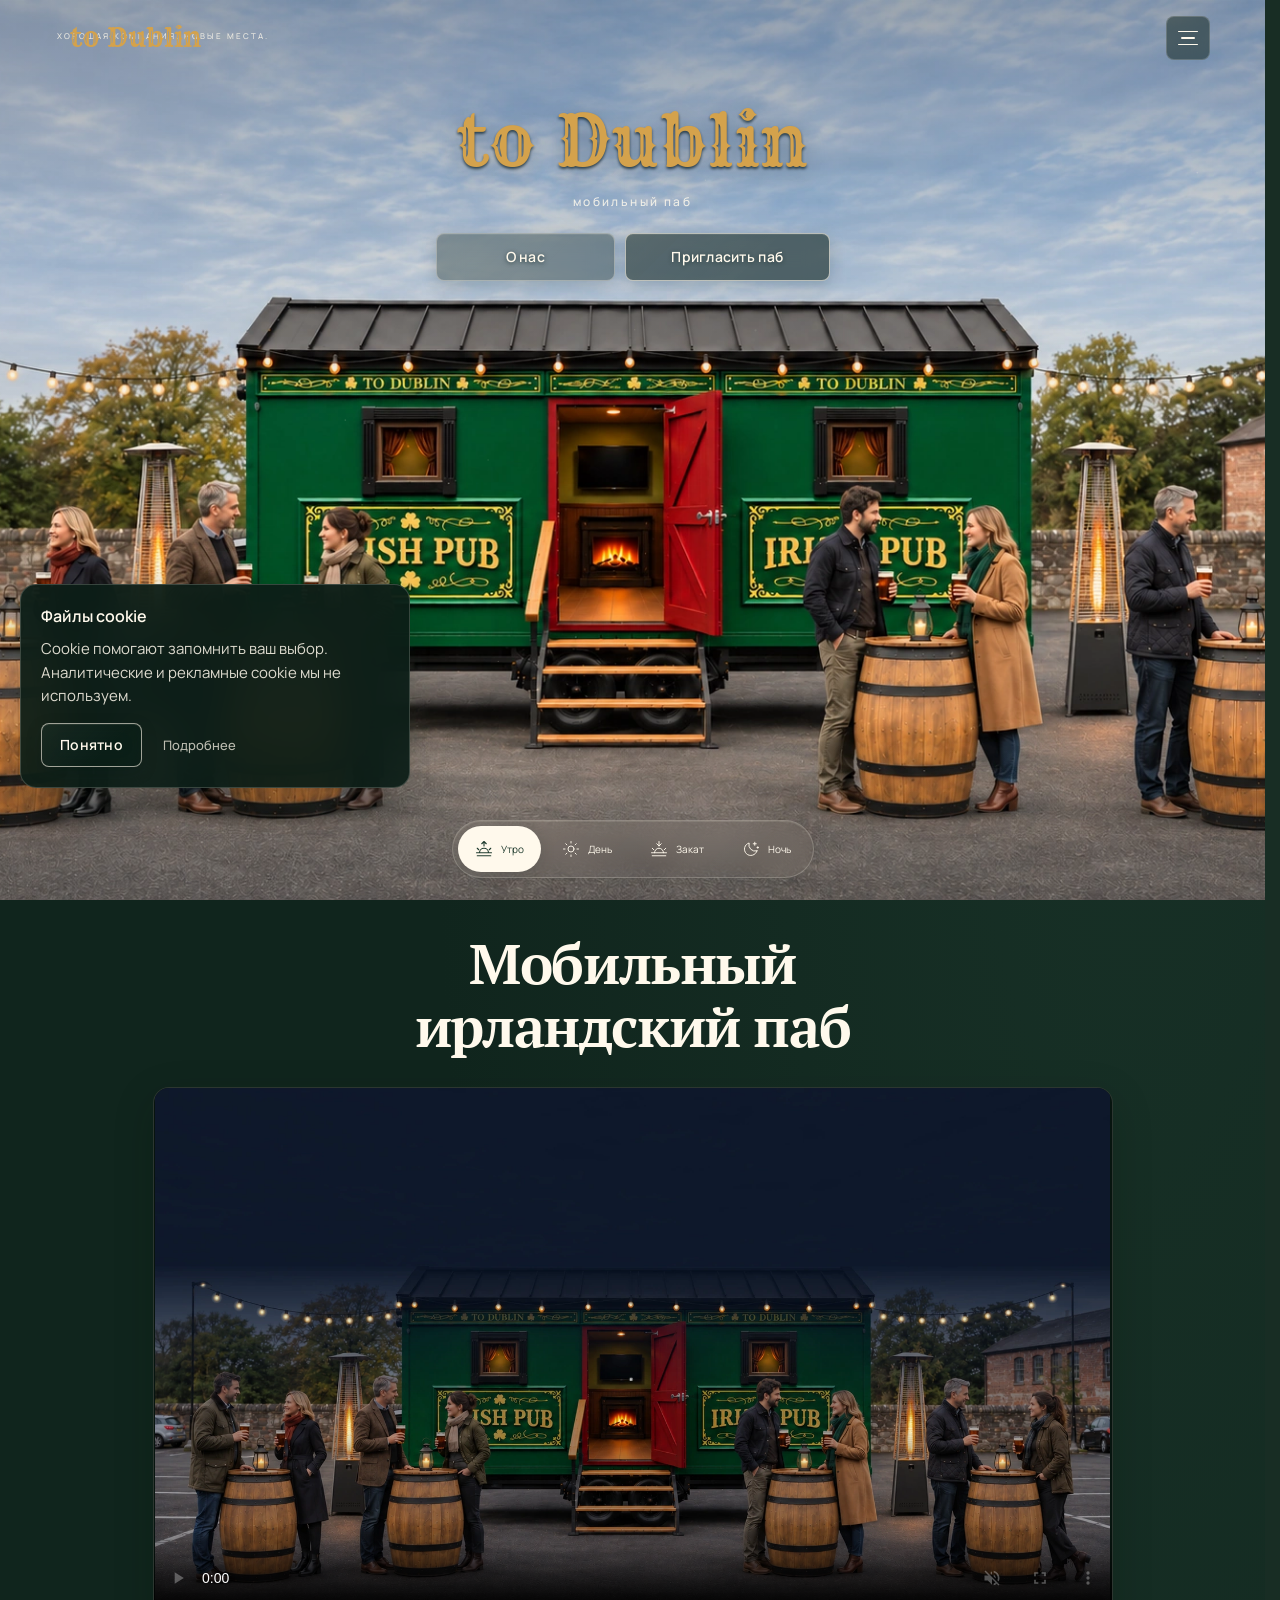
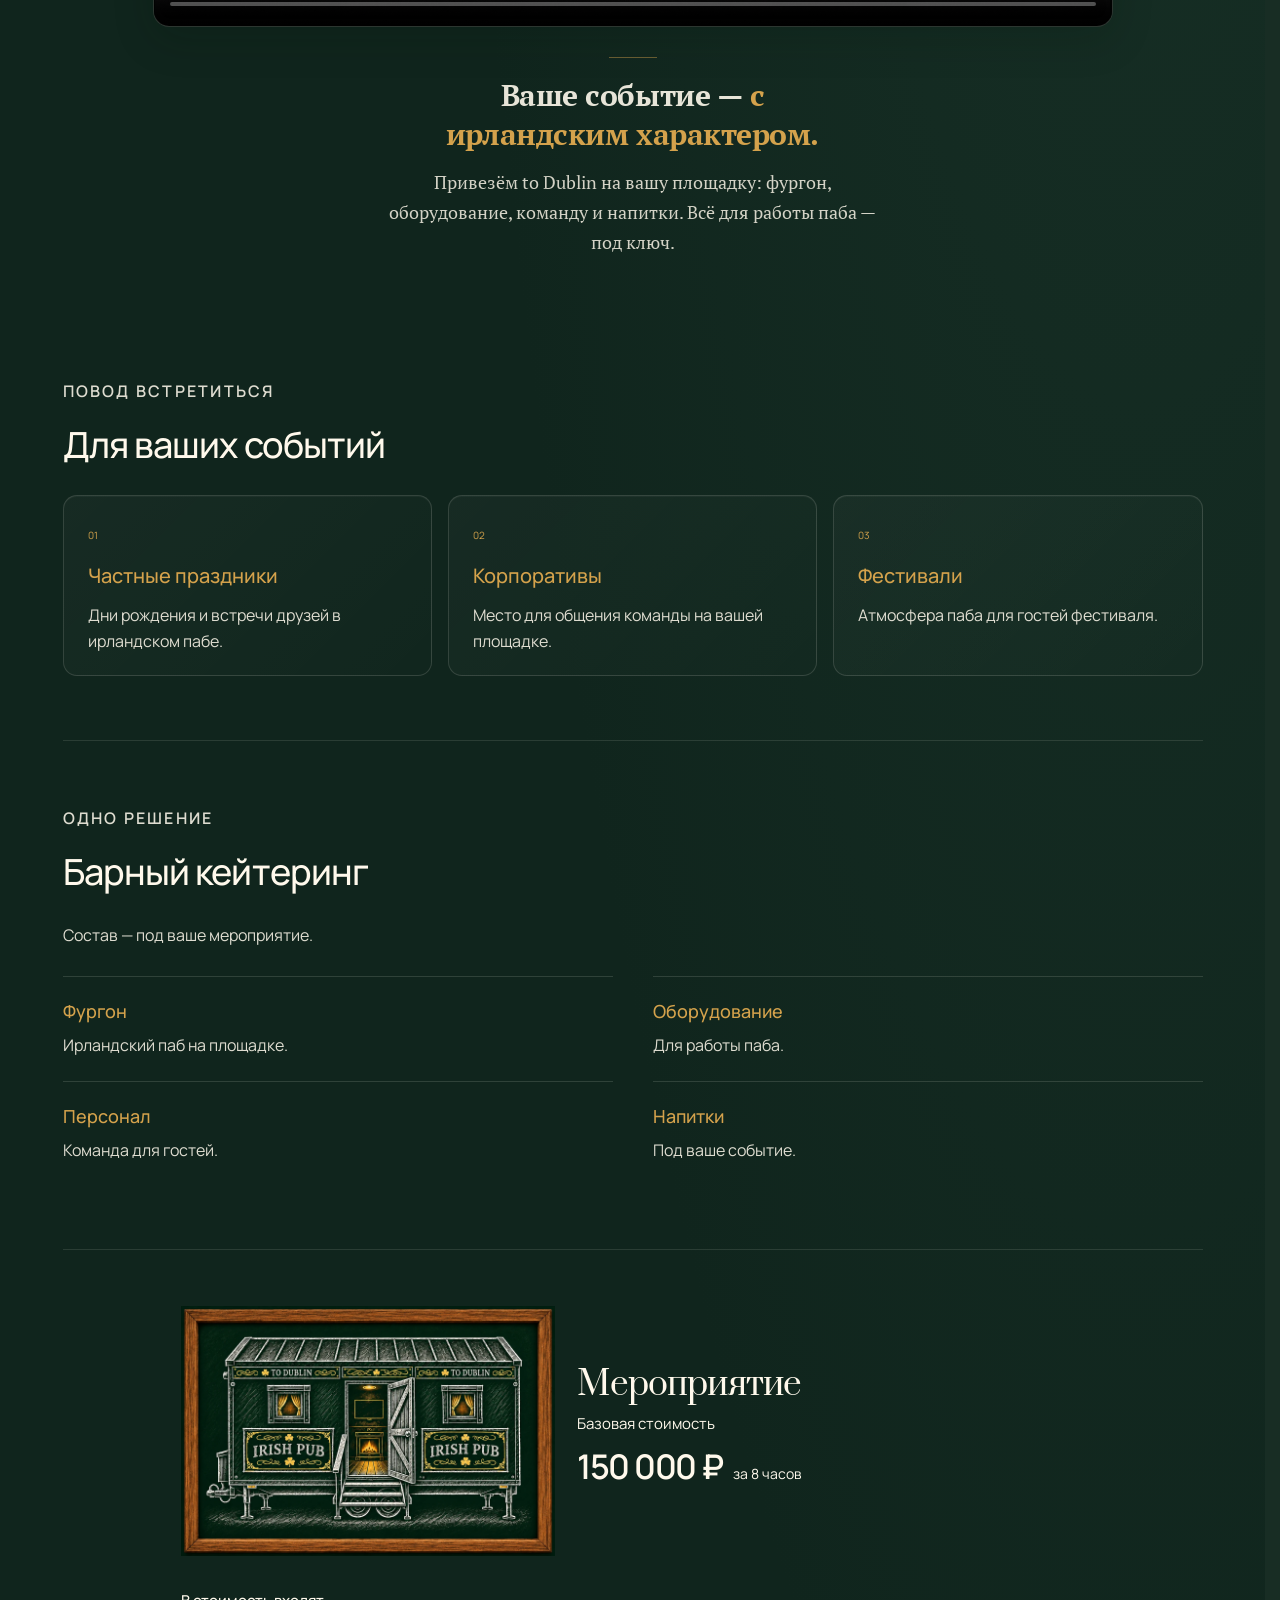
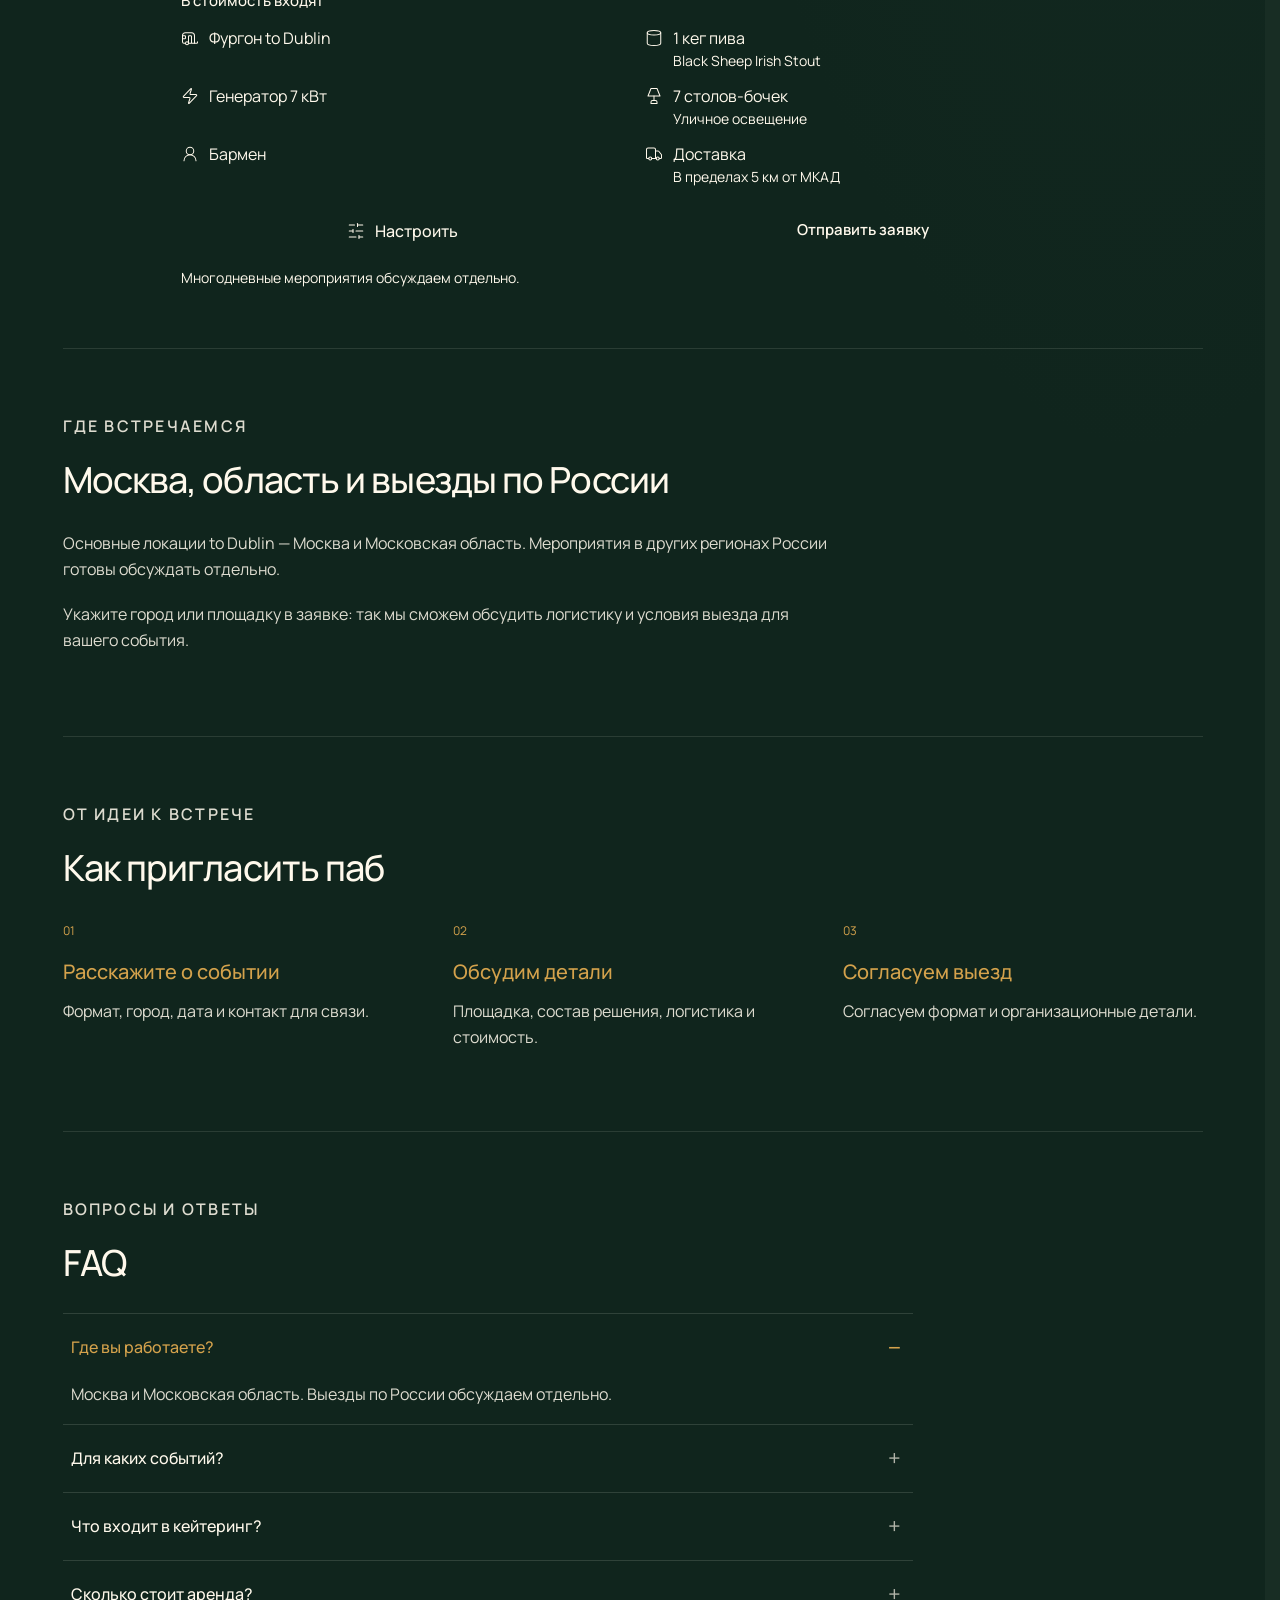
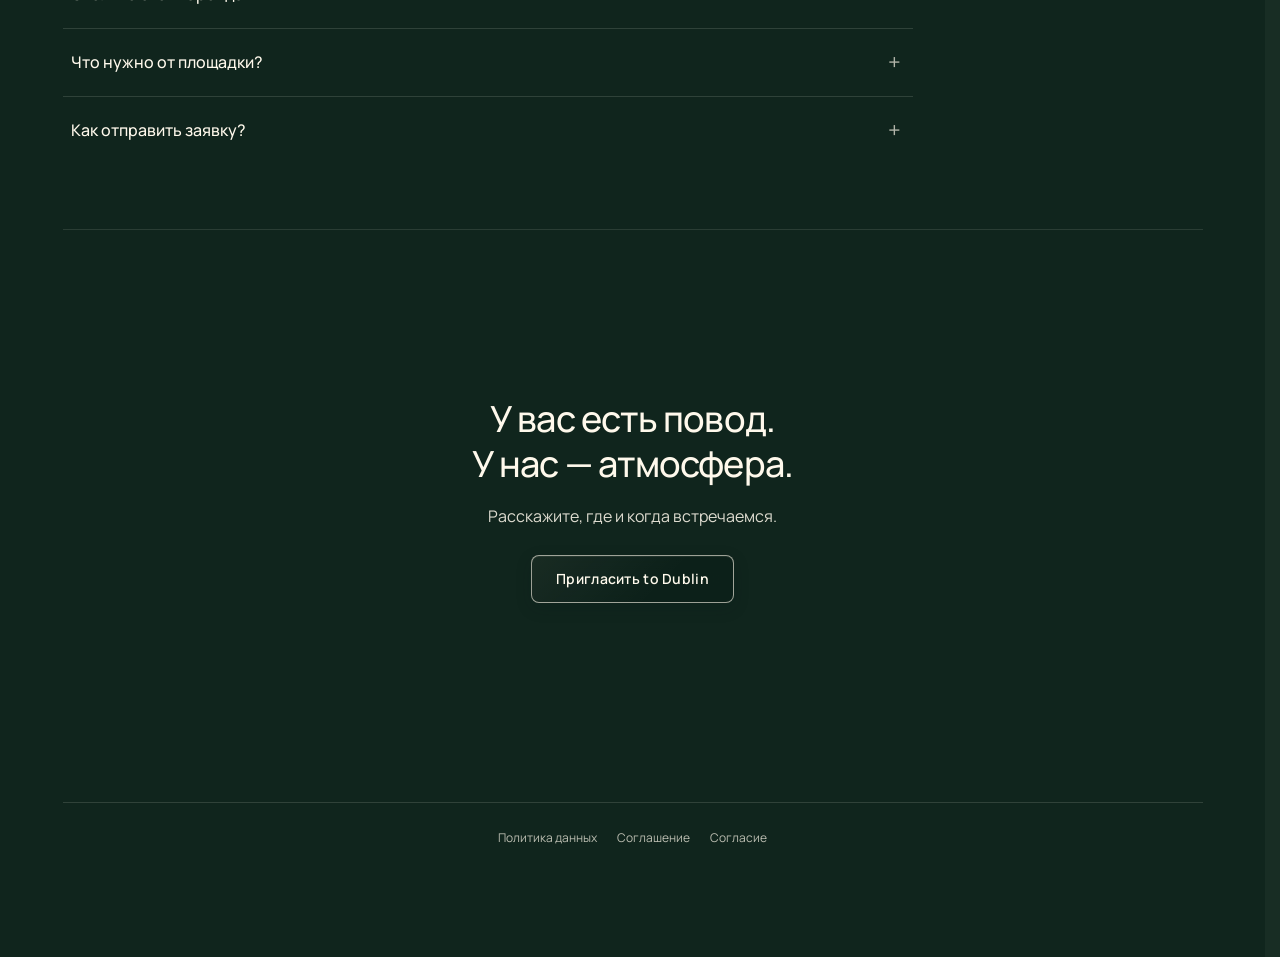
==== commit a18b2ac2: "Add event configurator and inactive request form Replace the package offer with the approved chalkbo" ====
--- a/index.html
+++ b/index.html
@@ -20,8 +20,8 @@
   <script type="application/ld+json">{"@context":"https://schema.org","@graph":[{"@type":"Organization","@id":"#organization","name":"to Dublin","description":"Мобильный ирландский паб и выездной барный кейтеринг для мероприятий","contactPoint":{"@type":"ContactPoint","contactType":"Заявки на мероприятия","url":"https://t.me/qwebdog","availableLanguage":"Russian"}},{"@type":"Service","name":"Мобильный паб и выездной барный кейтеринг","serviceType":"Барный кейтеринг и мобильный ирландский паб для частных праздников, корпоративов и фестивалей","provider":{"@id":"#organization"},"areaServed":[{"@type":"City","name":"Москва"},{"@type":"AdministrativeArea","name":"Московская область"}],"description":"Выездной барный кейтеринг и мобильный ирландский паб в Москве и области. Фургон, оборудование, персонал и напитки для праздников, корпоративов и фестивалей. Выезды по России — по согласованию."}]}</script>
   <link rel="stylesheet" href="cookie-notice.css?v=1">
   <link rel="stylesheet" href="legal.css?v=1">
-  <link rel="stylesheet" href="yandex-inquiry.css?v=1">
   <link rel="stylesheet" href="unified.css?v=lighting-quality-6">
+  <link rel="stylesheet" href="package-offer.css?v=event-configurator-1">
   <meta property="og:image" content="https://qwebdog.github.io/tdpub/social-preview.jpg?v=night-lights-1">
   <meta property="og:image:secure_url" content="https://qwebdog.github.io/tdpub/social-preview.jpg?v=night-lights-1">
   <meta property="og:image:type" content="image/jpeg">
@@ -116,40 +116,200 @@
         <div><dt>Напитки</dt><dd>Под ваше событие.</dd></div>
       </dl>
     </section>
-    <section class="service-section package-section" id="package" aria-labelledby="packageTitle">
-      <div class="package-offer">
-        <div class="package-summary">
-          <p class="package-eyebrow">Паб на вашу площадку</p>
-          <h2 id="packageTitle">Полный комплект</h2>
-          <p class="package-price"><span class="package-price-value">150&nbsp;000</span><span class="package-price-currency">₽</span></p>
+    <section class="service-section package-section" id="package" aria-labelledby="td-package-heading">
+<div id="td-configurator-request" class="package-offer">
+  
+  <section class="td-product" aria-label="Предложение to Dublin с конструктором комплекта">
+    <div id="td-offer-panel">
+    <div class="td-overview">
+    <div class="td-art">
+    <img class="td-painting" src="assets/package-chalkboard.webp" loading="lazy" decoding="async" width="1536" height="1024" alt="Меловой рисунок фургона to Dublin в деревянной раме">
+    </div>
+    <div class="td-overview-copy">
+    <header class="td-offer-heading">
+      <h2 id="td-package-heading" aria-label="Название комплекта">Мероприятие</h2>
+      <p class="td-offer-description">Базовая стоимость</p>
+      <p class="td-base-price">150 000 ₽<span class="td-price-note">за 8 часов</span></p>
+    </header>
+    </div>
+    </div>
+    <section class="td-included" aria-labelledby="td-included-heading">
+      <h3 class="td-included-heading" id="td-included-heading">В стоимость входят</h3>
+      <ul class="td-specs">
+        <li><svg class="td-icon" width="24" height="24" viewBox="0 0 24 24" fill="none" stroke="currentColor" stroke-width="2" stroke-linecap="round" stroke-linejoin="round" aria-hidden="true" focusable="false">
+  <path d="M18 19V9a4 4 0 0 0-4-4H6a4 4 0 0 0-4 4v8a2 2 0 0 0 2 2h2" />
+  <path d="M2 9h3a1 1 0 0 1 1 1v2a1 1 0 0 1-1 1H2" />
+  <path d="M22 17v1a1 1 0 0 1-1 1H10v-9a1 1 0 0 1 1-1h2a1 1 0 0 1 1 1v9" />
+  <circle cx="8" cy="19" r="2" />
+</svg><span>Фургон to Dublin</span></li>
+        <li><svg class="td-icon" width="24" height="24" viewBox="0 0 24 24" fill="none" stroke="currentColor" stroke-width="2" stroke-linecap="round" stroke-linejoin="round" aria-hidden="true" focusable="false">
+  <ellipse cx="12" cy="5" rx="9" ry="3" />
+  <path d="M3 5v14a9 3 0 0 0 18 0V5" />
+</svg><span>1 кег пива<span class="td-beer-name">Black Sheep Irish Stout</span></span></li>
+        <li><svg class="td-icon" width="24" height="24" viewBox="0 0 24 24" fill="none" stroke="currentColor" stroke-width="2" stroke-linecap="round" stroke-linejoin="round" aria-hidden="true" focusable="false">
+  <path d="M4 14a1 1 0 0 1-.78-1.63l9.9-10.2a.5.5 0 0 1 .86.46l-1.92 6.02A1 1 0 0 0 13 10h7a1 1 0 0 1 .78 1.63l-9.9 10.2a.5.5 0 0 1-.86-.46l1.92-6.02A1 1 0 0 0 11 14z" />
+</svg><span>Генератор 7 кВт</span></li>
+        <li><svg class="td-icon" width="24" height="24" viewBox="0 0 24 24" fill="none" stroke="currentColor" stroke-width="2" stroke-linecap="round" stroke-linejoin="round" aria-hidden="true" focusable="false">
+  <path d="M8 2h8l4 10H4L8 2Z" />
+  <path d="M12 12v6" />
+  <path d="M8 22v-2c0-1.1.9-2 2-2h4a2 2 0 0 1 2 2v2H8Z" />
+</svg><span>7 столов-бочек<span class="td-spec-note">Уличное освещение</span></span></li>
+        <li><svg class="td-icon" width="24" height="24" viewBox="0 0 24 24" fill="none" stroke="currentColor" stroke-width="2" stroke-linecap="round" stroke-linejoin="round" aria-hidden="true" focusable="false">
+  <circle cx="12" cy="8" r="5" />
+  <path d="M20 21a8 8 0 0 0-16 0" />
+</svg><span>Бармен</span></li>
+        <li><svg class="td-icon" width="24" height="24" viewBox="0 0 24 24" fill="none" stroke="currentColor" stroke-width="2" stroke-linecap="round" stroke-linejoin="round" aria-hidden="true" focusable="false">
+  <path d="M14 18V6a2 2 0 0 0-2-2H4a2 2 0 0 0-2 2v11a1 1 0 0 0 1 1h2" />
+  <path d="M15 18H9" />
+  <path d="M19 18h2a1 1 0 0 0 1-1v-3.65a1 1 0 0 0-.22-.624l-3.48-4.35A1 1 0 0 0 17.52 8H14" />
+  <circle cx="17" cy="18" r="2" />
+  <circle cx="7" cy="18" r="2" />
+</svg><span>Доставка<span class="td-spec-note">В пределах 5 км от МКАД</span></span></li>
+      </ul>
+    </section>
+    <div class="td-configure-actions">
+      <button class="td-configure cursor-interaction" id="td-configure" type="button" aria-expanded="false" aria-controls="td-builder-panel"><svg class="td-icon" width="24" height="24" viewBox="0 0 24 24" fill="none" stroke="currentColor" stroke-width="2" stroke-linecap="round" stroke-linejoin="round" aria-hidden="true" focusable="false">
+  <line x1="21" x2="14" y1="4" y2="4" />
+  <line x1="10" x2="3" y1="4" y2="4" />
+  <line x1="21" x2="12" y1="12" y2="12" />
+  <line x1="8" x2="3" y1="12" y2="12" />
+  <line x1="21" x2="16" y1="20" y2="20" />
+  <line x1="12" x2="3" y1="20" y2="20" />
+  <line x1="14" x2="14" y1="2" y2="6" />
+  <line x1="8" x2="8" y1="10" y2="14" />
+  <line x1="16" x2="16" y1="18" y2="22" />
+</svg><span id="td-configure-label">Настроить</span></button>
+      <button class="td-request-button cursor-interaction" id="td-request-base" type="button" aria-controls="td-request-panel">Отправить заявку</button>
+      <p class="td-selected-summary" id="td-selected-summary" role="status" aria-live="polite" hidden></p>
+    </div>
+    <section class="td-builder" id="td-builder-panel" aria-labelledby="td-builder-heading" hidden>
+      <h3 class="td-builder-title" id="td-builder-heading">Состав и длительность</h3>
+      <div class="td-builder-grid">
+        <div class="td-fields">
+          <div class="td-field td-generator-field">
+            <div class="td-field-copy">
+            <p class="td-field-name" id="td-generator-label">Генератор 7 кВт</p>
+            <p class="td-help" id="td-generator-help">Без него: −20 000 ₽</p>
+            </div>
+            <button class="td-remove cursor-interaction" id="td-generator-remove" type="button" aria-label="Убрать генератор из комплекта" aria-describedby="td-generator-help" aria-pressed="false">Не нужен</button>
+            <output id="td-generator-value" class="td-screenreader" for="td-generator-remove">Генератор в комплекте</output>
+          </div>
+          <div class="td-field">
+            <div class="td-field-copy">
+            <label class="td-field-name" for="td-barrels">Столы-бочки</label>
+            <p id="td-barrels-help" class="td-help">−5 000 ₽ за каждый убранный стол</p>
+            </div>
+            <div class="td-control-row">
+              <div class="td-stepper">
+                <button class="td-step-button cursor-interaction" id="td-barrels-minus" type="button" aria-label="Убрать один стол-бочку" aria-controls="td-barrels">−</button>
+                <input class="td-number" id="td-barrels" type="number" inputmode="numeric" min="0" max="7" step="1" value="7" aria-describedby="td-barrels-help td-barrels-error">
+                <button class="td-step-button cursor-interaction" id="td-barrels-plus" type="button" aria-label="Добавить один стол-бочку" aria-controls="td-barrels" disabled>+</button>
+              </div>
+              <output id="td-barrels-value" class="td-screenreader" for="td-barrels">Все 7 включены</output>
+            </div>
+            <p class="td-error" id="td-barrels-error" role="alert" hidden></p>
+          </div>
+          <div class="td-field">
+            <div class="td-field-copy">
+            <label class="td-field-name" for="td-kegs">Кеги пива</label>
+            <p class="td-help" id="td-kegs-help">Первый включён<br>+9 000 ₽ за дополнительный</p>
+            </div>
+            <div class="td-control-row">
+              <div class="td-stepper">
+                <button class="td-step-button cursor-interaction" id="td-kegs-minus" type="button" aria-label="Убрать один дополнительный кег" aria-controls="td-kegs" disabled>−</button>
+                <input class="td-number" id="td-kegs" type="number" inputmode="numeric" min="1" step="1" value="1" aria-describedby="td-kegs-help td-kegs-error td-beer-caption">
+                <button class="td-step-button cursor-interaction" id="td-kegs-plus" type="button" aria-label="Добавить один кег" aria-controls="td-kegs">+</button>
+              </div>
+              <output id="td-kegs-value" class="td-screenreader" for="td-kegs">1 кег включён</output>
+            </div>
+            <p class="td-beer-caption" id="td-beer-caption">Black Sheep Irish Stout</p>
+            <p class="td-error" id="td-kegs-error" role="alert" hidden></p>
+          </div>
+          <div class="td-field td-hours-field" id="td-hours-field">
+            <div class="td-field-copy">
+            <label class="td-field-name" for="td-hours">Продление</label>
+            <p id="td-hours-help" class="td-help">+15 000 ₽ за час</p>
+            </div>
+            <div class="td-control-row">
+              <div class="td-stepper">
+                <button class="td-step-button cursor-interaction" id="td-hours-minus" type="button" aria-label="Убрать один дополнительный час" aria-controls="td-hours" disabled>−</button>
+                <input class="td-number" id="td-hours" type="number" inputmode="numeric" min="0" max="16" step="1" value="0" aria-describedby="td-hours-help td-hours-error">
+                <button class="td-step-button cursor-interaction" id="td-hours-plus" type="button" aria-label="Добавить один час" aria-controls="td-hours">+</button>
+              </div>
+              <output id="td-hours-value" class="td-screenreader" for="td-hours">Без продления</output>
+            </div>
+            <p class="td-error" id="td-hours-error" role="alert" hidden></p>
+          </div>
+          <div class="td-field">
+            <p class="td-screenreader" id="td-days-label">Длительность мероприятия</p>
+            <div class="td-days" role="group" aria-labelledby="td-days-label">
+              <button class="td-day-button cursor-interaction" id="td-single-day" type="button" aria-pressed="true">Один день</button>
+              <button class="td-day-button cursor-interaction" id="td-multi-day" type="button" aria-pressed="false">Несколько дней</button>
+            </div>
+          </div>
         </div>
-        <div class="package-inclusions">
-          <h3>В стоимость входит</h3>
-          <ul class="package-list">
-            <li>
-              <span class="package-item-copy">1 кег пива</span>
-            </li>
-            <li>
-              <span class="package-item-copy">Генератор</span>
-              <span class="package-item-detail">7 кВт</span>
-            </li>
-            <li>
-              <span class="package-item-copy">7 столов-бочек</span>
-              <span class="package-item-detail">Уличное освещение</span>
-            </li>
-            <li>
-              <span class="package-item-copy">Бармен</span>
-            </li>
-            <li>
-              <span class="package-item-copy">Доставка</span>
-              <span class="package-item-detail">В пределах <span class="package-nowrap">5 км</span> от МКАД</span>
-            </li>
-          </ul>
-        </div>
-        <div class="package-action">
-          <button class="primary-button package-book" type="button" data-open-inquiry>Обсудить дату</button>
-        </div>
-      </div>
+        <aside class="td-quote" aria-label="Расчёт выбранного комплекта">
+          <p class="td-quote-label">Итого</p>
+          <output class="td-total" id="td-total" aria-live="polite" aria-atomic="true">150 000 ₽</output>
+          <p class="td-duration" id="td-duration">Всего 8 часов</p>
+          <dl class="td-breakdown" id="td-breakdown" hidden>
+            <div><dt id="td-base-label">Базовые 8 часов</dt><dd>150 000 ₽</dd></div>
+            <div id="td-hours-row" hidden><dt id="td-extension-label">Продление</dt><dd id="td-hours-charge">0 ₽</dd></div>
+            <div id="td-generator-row" hidden><dt>Без генератора</dt><dd>−20 000 ₽</dd></div>
+            <div id="td-barrels-row" hidden><dt id="td-removed-label">Убрано бочек: 0</dt><dd id="td-barrels-saving">0 ₽</dd></div>
+            <div id="td-kegs-row" hidden><dt id="td-kegs-label">Дополнительные кеги</dt><dd id="td-kegs-charge">0 ₽</dd></div>
+          </dl>
+          <button class="td-request-button cursor-interaction" id="td-request-open" type="button" aria-controls="td-request-panel">Отправить заявку</button>
+        </aside>
+      </div>
+    </section>
+    <p class="td-day-note">Многодневные мероприятия обсуждаем отдельно.</p>
+    </div>
+    <section id="td-request-panel" aria-labelledby="td-request-title" aria-describedby="td-preview-note" hidden>
+      <header class="td-request-heading">
+        <h3 class="td-request-title" id="td-request-title">Заявка на мероприятие</h3>
+        <button class="td-back cursor-interaction" id="td-request-back" type="button">К расчёту</button>
+      </header>
+      <p class="td-preview-note" id="td-preview-note">Макет формы — ввод данных и отправка пока отключены.</p>
+      <div class="td-request-grid">
+        <aside class="td-request-summary" aria-label="Выбранный состав и стоимость">
+          <p class="td-quote-label">Ваше мероприятие</p>
+          <output class="td-total" id="td-request-total" aria-live="polite">150 000 ₽</output>
+          <p class="td-duration" id="td-request-duration">Всего 8 часов</p>
+          <dl class="td-selection">
+            <div><dt>Генератор</dt><dd id="td-request-generator">7 кВт</dd></div>
+            <div><dt>Столы-бочки</dt><dd id="td-request-barrels">7 из 7</dd></div>
+            <div><dt>Пиво</dt><dd id="td-request-kegs">1 кег · Black Sheep Irish Stout</dd></div>
+          </dl>
+          <p class="td-selection-note">Фургон to Dublin, бармен, уличное освещение и доставка в пределах 5 км от МКАД включены.</p>
+        </aside>
+        <form class="td-request-form" id="td-request-form" novalidate>
+          <fieldset class="td-form-fields" disabled aria-label="Неактивная форма заявки">
+            <input id="td-request-config" name="configuration" type="hidden">
+            <label class="td-form-field" for="td-request-name">Ваше имя
+              <input class="td-form-input" id="td-request-name" name="name" type="text" autocomplete="given-name" placeholder="Как к вам обращаться" disabled>
+            </label>
+            <label class="td-form-field" for="td-request-contact">Телефон или email
+              <input class="td-form-input" id="td-request-contact" name="contact" type="text" placeholder="+7 … или name@example.ru" disabled>
+            </label>
+            <label class="td-form-field" for="td-request-date">Дата мероприятия, если известна
+              <input class="td-form-input" id="td-request-date" name="event_date" type="date" disabled>
+            </label>
+            <label class="td-form-field" for="td-request-details">Детали мероприятия
+              <textarea class="td-form-input" id="td-request-details" name="details" placeholder="Площадка, формат и число гостей" disabled></textarea>
+            </label>
+            <label class="td-consent" for="td-request-consent">
+              <input id="td-request-consent" name="consent" type="checkbox" disabled>
+              <span>Даю согласие на обработку персональных данных</span>
+            </label>
+            <button class="td-request-button" id="td-request-submit" type="submit" disabled>Отправить заявку</button>
+          </fieldset>
+        </form>
+      </div>
+    </section>
+  </section>
+  
+</div>
     </section>
     <section class="service-section service-area" id="geography">
       <p class="service-eyebrow">Где встречаемся</p>
@@ -172,9 +332,9 @@
       <details name="faq" open><summary>Где вы работаете?</summary><p>Москва и Московская область. Выезды по России обсуждаем отдельно.</p></details>
       <details name="faq"><summary>Для каких событий?</summary><p>Частные праздники, корпоративы и фестивали. Другой повод? Расскажите о нём в заявке.</p></details>
       <details name="faq"><summary>Что входит в кейтеринг?</summary><p>Мобильный паб, оборудование, персонал и напитки. Состав и условия согласуем под ваше событие.</p></details>
-      <details name="faq" id="event-questions"><summary>Сколько стоит аренда?</summary><p>Полный комплект стоит 150&nbsp;000&nbsp;₽. Доставка включена в пределах 5 км от МКАД. <a href="#package">Что входит в комплект</a>.</p></details>
+      <details name="faq" id="event-questions"><summary>Сколько стоит аренда?</summary><p>Базовая стоимость — 150&nbsp;000&nbsp;₽ за 8 часов. Продление — 15&nbsp;000&nbsp;₽ за каждый следующий час. Многодневные мероприятия обсуждаем отдельно. <a href="#package">Состав и расчёт стоимости</a>.</p></details>
       <details name="faq"><summary>Что нужно от площадки?</summary><p>Укажите город или площадку. Подъезд, размещение и условия работы паба обсудим при согласовании.</p></details>
-      <details name="faq"><summary>Как отправить заявку?</summary><p data-inquiry-delivery-copy>Заполните форму — откроется Telegram с готовым текстом. Отправку вы подтвердите в чате.</p></details>
+      <details name="faq"><summary>Как отправить заявку?</summary><p>Выберите состав мероприятия и откройте форму заявки. Пока отправка через сайт недоступна.</p></details>
     </section>
     <section class="service-final" id="invitation">
       <h2>У вас есть повод.<br>У нас — атмосфера.</h2>
@@ -196,103 +356,16 @@
       <a href="#overview">О пабе</a>
       <a href="#format">Форматы мероприятий</a>
       <a href="#included">Барный кейтеринг</a>
-      <a href="#package">Комплект и стоимость</a>
+      <a href="#package">Мероприятие и стоимость</a>
       <a href="#geography">География</a>
       <a href="#booking">Как пригласить</a>
       <a href="#questions">FAQ</a>
       <a href="#invitation">Обсудить событие</a>
     </nav>
   </dialog>
-  <dialog id="inquiry" class="inquiry-dialog" aria-labelledby="inquiryTitle" aria-describedby="inquiryIntro">
-    <div class="inquiry-header">
-      <span class="inquiry-brand">to Dublin <span>· ваше событие</span></span>
-      <button class="dialog-close" type="button" data-close-inquiry aria-label="Закрыть форму заявки">×</button>
-    </div>
-    <div class="inquiry-content" id="inquiryBody">
-      <div class="inquiry-progress" id="inquiryProgress">
-        <div class="inquiry-progress-caption"><span id="inquiryStepLabel">Шаг 1 из 2</span><span>Событие · Контакт</span></div>
-        <div class="inquiry-progress-track" aria-hidden="true"><span class="is-current" data-step-indicator="1"></span><span data-step-indicator="2"></span></div>
-      </div>
-      <div class="inquiry-heading">
-        <h2 id="inquiryTitle" tabindex="-1">Где встречаемся?</h2>
-        <p id="inquiryIntro">Расскажите о событии. Мы поможем с остальным.</p>
-      </div>
-      <form id="inquiryForm" novalidate aria-label="Заявка на мобильный паб">
-        <input type="text" name="website" tabindex="-1" autocomplete="off" aria-hidden="true" hidden>
-        <fieldset class="inquiry-step" data-inquiry-step="1">
-          <legend class="visually-hidden">О вашем событии</legend>
-          <fieldset class="event-kind-group" aria-describedby="inquiryErrorEventType">
-            <legend class="field-label">Какой повод?</legend>
-            <div class="event-options">
-              <label class="event-option"><input type="radio" name="eventType" value="private" required><span>Частный праздник</span></label>
-              <label class="event-option"><input type="radio" name="eventType" value="corporate" required><span>Корпоратив</span></label>
-              <label class="event-option"><input type="radio" name="eventType" value="festival" required><span>Фестиваль</span></label>
-              <label class="event-option"><input type="radio" name="eventType" value="other" required><span>Другой повод</span></label>
-            </div>
-            <p class="field-error" id="inquiryErrorEventType" data-error-for="eventType"></p>
-          </fieldset>
-          <div class="inquiry-fields">
-            <div class="inquiry-field">
-              <label class="field-label" for="inquiryCity">Город или площадка</label>
-              <input id="inquiryCity" name="city" type="text" autocomplete="address-level2" minlength="2" maxlength="100" placeholder="Где пройдёт событие?" required aria-describedby="inquiryErrorCity">
-              <p class="field-error" id="inquiryErrorCity" data-error-for="city"></p>
-            </div>
-            <div class="inquiry-field">
-              <label class="field-label" for="inquiryDate">Дата <span>необязательно</span></label>
-              <input id="inquiryDate" name="eventDate" type="date" aria-describedby="inquiryErrorEventDate">
-              <p class="field-error" id="inquiryErrorEventDate" data-error-for="eventDate"></p>
-            </div>
-          </div>
-          <button class="primary-button inquiry-next" id="inquiryNext" type="button">Продолжить</button>
-          <p class="inquiry-footnote">Хороший вечер начинается с идеи.</p>
-        </fieldset>
-        <fieldset class="inquiry-step" data-inquiry-step="2" hidden disabled>
-          <legend class="visually-hidden">Ваши контакты</legend>
-          <div class="inquiry-fields">
-            <div class="inquiry-field">
-              <label class="field-label" for="inquiryName">Как к вам обращаться?</label>
-              <input id="inquiryName" name="name" type="text" autocomplete="given-name" minlength="2" maxlength="80" placeholder="Ваше имя" required aria-describedby="inquiryErrorName">
-              <p class="field-error" id="inquiryErrorName" data-error-for="name"></p>
-            </div>
-            <div class="inquiry-field">
-              <label class="field-label" for="inquiryContact">Телефон или Telegram</label>
-              <input id="inquiryContact" name="contact" type="text" autocomplete="tel" autocapitalize="none" spellcheck="false" maxlength="100" placeholder="+7 … или @username" required aria-describedby="inquiryErrorContact">
-              <p class="field-error" id="inquiryErrorContact" data-error-for="contact"></p>
-            </div>
-          </div>
-          <div class="inquiry-field">
-            <label class="field-label" for="inquiryComment">Пара слов о планах <span>необязательно</span></label>
-            <textarea id="inquiryComment" name="comment" rows="3" maxlength="1000" placeholder="Сколько будет гостей? Есть ли пожелания?" aria-describedby="inquiryErrorComment"></textarea>
-            <p class="field-error" id="inquiryErrorComment" data-error-for="comment"></p>
-          </div>
-          <p class="inquiry-telegram-note" id="inquiryDeliveryNote">Откроем чат с готовой заявкой. Отправку вы подтвердите в Telegram.</p>
-          <p class="inquiry-legal-note">Документы для заявки: <a href="privacy.html" target="_blank" rel="noopener noreferrer">политика обработки данных</a>, <a href="terms.html" target="_blank" rel="noopener noreferrer">условия подачи заявки</a> и <a href="consent.html" target="_blank" rel="noopener noreferrer">согласие на обработку данных</a>. <span>Пока опубликованы проекты с незаполненными реквизитами.</span></p>
-          <div class="inquiry-form-actions">
-            <button class="quiet-button" id="inquiryBack" type="button">Назад</button>
-            <button class="primary-button" id="inquirySubmit" type="submit">Продолжить в Telegram</button>
-          </div>
-        </fieldset>
-      </form>
-      <div class="inquiry-result" id="inquiryResult" hidden>
-        <pre class="inquiry-summary" id="inquirySummary"></pre>
-        <a class="primary-button inquiry-telegram-link" id="inquiryTelegramLink" href="https://t.me/qwebdog" target="_blank" rel="noopener noreferrer">Открыть Telegram</a>
-        <div class="inquiry-result-actions" id="inquiryLegacyActions">
-          <button class="quiet-button" id="inquiryCopy" type="button">Скопировать заявку</button>
-          <button class="quiet-button" id="inquiryEdit" type="button">Изменить</button>
-        </div>
-        <div class="inquiry-onsite-actions" id="inquiryOnsiteActions" hidden>
-          <button class="primary-button" id="inquiryDone" type="button">Готово</button>
-          <button class="quiet-button" id="inquiryNew" type="button">Ещё одно мероприятие</button>
-        </div>
-      </div>
-      <p class="inquiry-status" id="inquiryStatus" role="status" aria-live="polite"></p>
-    </div>
-  </dialog>
   <script src="media-loader.js?v=1"></script>
   <script src="app.js?v=clean-hero-12"></script>
-  <script src="inquiry-config.js?v=yandex-2"></script>
-  <script src="yandex-inquiry.js?v=1"></script>
-  <script src="inquiry.js?v=yandex-4"></script>
+  <script src="package-offer.js?v=event-configurator-1"></script>
   <script src="service-panels.js?v=full-package-1"></script>
   <script src="cookie-notice.js?v=1"></script>
 </body>
--- a/package-offer.css
+++ b/package-offer.css
@@ -0,0 +1,98 @@
+@font-face{font-family:Prata;font-style:normal;font-weight:400;font-display:swap;src:url('fonts/prata-regular.woff') format('woff')}
+500;600;700&family=Prata&display=swap');
+    #td-configurator-request{--td-bg:#10251d;--td-panel:#183428;--td-input:#0b2118;--td-ink:#fff9ec;--td-muted:#c0cbc0;--td-gold:#d4a24c;--td-line:#fff9ec24;color-scheme:dark;font-family:Manrope,Arial,sans-serif;color:var(--td-ink);width:100%}
+    #td-configurator-request *{box-sizing:border-box}
+    #td-configurator-request [hidden]{display:none!important}
+    #td-configurator-request .td-product{background:var(--td-bg);padding:20px clamp(18px,3.3vw,28px) 24px;overflow-wrap:break-word}
+    #td-configurator-request .td-overview{display:grid;grid-template-columns:minmax(180px,.85fr) minmax(0,1.15fr);gap:22px;align-items:center;margin-bottom:18px}
+    #td-configurator-request .td-painting{display:block;width:100%;height:auto;aspect-ratio:3/2;object-fit:contain;margin:0 auto}
+    #td-configurator-request .td-overview-copy{min-width:0}
+    #td-configurator-request .td-offer-heading{margin-bottom:12px}
+    #td-configurator-request h2{margin:0;font-family:Prata,Georgia,serif;font-size:clamp(27px,4.1vw,33px);font-weight:400;line-height:1.25;color:var(--td-ink)}
+    #td-configurator-request .td-base-price{margin:10px 0 0;font-size:34px;font-weight:600;line-height:1.2;letter-spacing:-.045em;color:var(--td-gold)}
+    #td-configurator-request .td-price-note{display:inline-block;margin-left:10px;font-size:14px;font-weight:400;line-height:1.5;letter-spacing:0;color:var(--td-muted);white-space:nowrap}
+    #td-configurator-request .td-offer-description{margin:8px 0 0;font-size:15px;line-height:1.5;color:var(--td-muted)}
+    #td-configurator-request .td-included{margin:0;border-top:1px solid var(--td-line);padding-top:16px}
+    #td-configurator-request .td-included-heading{margin:0 0 13px;font-size:15px;font-weight:500;line-height:1.5;color:var(--td-muted)}
+    #td-configurator-request .td-specs{display:grid;grid-template-columns:repeat(2,minmax(0,1fr));gap:13px 24px;margin:0;padding:0;list-style:none}
+    #td-configurator-request .td-specs li{display:flex;align-items:flex-start;gap:10px;min-width:0;font-size:16px;line-height:1.5;color:var(--td-ink)}
+    #td-configurator-request .td-specs li svg{width:18px;height:18px;flex:0 0 18px;margin-top:3px;color:var(--td-gold)}
+    #td-configurator-request .td-spec-note{display:block;font-size:14px;line-height:1.5;color:var(--td-muted)}
+    #td-configurator-request .td-beer-name{display:block;font-size:14px;line-height:1.5;color:var(--td-gold)}
+    #td-configurator-request .td-configure-actions{display:flex;align-items:center;flex-wrap:wrap;gap:10px 18px;margin-top:20px}
+    #td-configurator-request .td-configure{display:inline-flex;align-items:center;justify-content:center;gap:10px;min-width:180px;min-height:48px;padding:11px 20px;border:1px solid var(--td-gold);border-radius:8px;background:var(--td-panel);color:var(--td-gold);font:500 16px/1.5 Manrope,Arial,sans-serif}
+    #td-configurator-request .td-configure:hover{background:var(--td-input)}
+    #td-configurator-request .td-configure svg{width:18px;height:18px;flex:0 0 18px}
+    #td-configurator-request .td-selected-summary{flex:1 1 200px;min-width:0;margin:0;font-size:14px;line-height:1.5;color:var(--td-muted);overflow-wrap:anywhere}
+    #td-configurator-request .td-builder{margin-top:20px;padding-top:18px;border-top:1px solid var(--td-line)}
+    #td-configurator-request .td-builder-title{margin:0 0 14px;font-family:Prata,Georgia,serif;font-size:25px;font-weight:400;line-height:1.3;color:var(--td-ink)}
+    #td-configurator-request .td-builder-grid{display:grid;grid-template-columns:minmax(0,1.15fr) minmax(230px,.85fr);gap:20px;align-items:start}
+    #td-configurator-request .td-fields{min-width:0}
+    #td-configurator-request .td-field{display:grid;grid-template-columns:minmax(0,1fr) auto;align-items:center;gap:6px 12px;border-top:1px solid var(--td-line);padding:12px 0}
+    #td-configurator-request .td-field:first-child{border-top:0;padding-top:0}
+    #td-configurator-request .td-field-copy{min-width:0}
+    #td-configurator-request .td-field-name{margin:0;font-size:16px;line-height:1.45;font-weight:500;color:var(--td-ink)}
+    #td-configurator-request .td-field-value{font-size:15px;line-height:1.5;color:var(--td-gold);font-weight:500;font-variant-numeric:tabular-nums;overflow-wrap:anywhere}
+    #td-configurator-request .td-help{margin:4px 0 0;font-size:14px;line-height:1.5;color:var(--td-muted)}
+    #td-configurator-request .td-beer-caption{grid-column:1/-1;margin:0;font-size:14px;line-height:1.5;color:var(--td-gold)}
+    #td-configurator-request .td-control-row{display:flex;align-items:center;gap:8px;margin:0}
+    #td-configurator-request .td-stepper{display:inline-flex;align-items:center;flex:0 0 auto;border:1px solid var(--td-line);border-radius:8px;background:var(--td-input)}
+    #td-configurator-request .td-step-button{width:44px;min-height:46px;border:0;border-radius:7px;background:transparent;color:var(--td-gold);font:400 25px/1 Manrope,Arial,sans-serif}
+    #td-configurator-request .td-step-button:hover:not(:disabled){background:var(--td-panel)}
+    #td-configurator-request .td-step-button:disabled{opacity:.3}
+    #td-configurator-request .td-number{width:48px;min-width:0;min-height:46px;margin:0;padding:8px 3px;border:0;border-left:1px solid var(--td-line);border-right:1px solid var(--td-line);border-radius:0;background:transparent;color:var(--td-ink);font:500 18px/1.5 Manrope,Arial,sans-serif;text-align:center;font-variant-numeric:tabular-nums;appearance:textfield;-moz-appearance:textfield}
+    #td-configurator-request .td-number::-webkit-inner-spin-button,#td-configurator-request .td-number::-webkit-outer-spin-button{-webkit-appearance:none;margin:0}
+    #td-configurator-request .td-number[aria-invalid="true"]{box-shadow:inset 0 -2px #ffc3b1}
+    #td-configurator-request .td-error{grid-column:1/-1;margin:2px 0 0;color:#ffc3b1;font-size:14px;line-height:1.5}
+    #td-configurator-request .td-remove{min-height:46px;min-width:112px;padding:9px 12px;border:1px solid var(--td-line);border-radius:8px;background:transparent;color:var(--td-ink);font:500 14px/1.5 Manrope,Arial,sans-serif}
+    #td-configurator-request .td-remove:hover{border-color:var(--td-gold)}
+    #td-configurator-request .td-remove[aria-pressed="true"]{border-color:var(--td-gold);color:var(--td-gold);background:var(--td-input)}
+    #td-configurator-request .td-hours-field.is-disabled{opacity:.55}
+    #td-configurator-request .td-days{grid-column:1/-1;display:grid;grid-template-columns:repeat(2,minmax(0,1fr));gap:8px}
+    #td-configurator-request .td-day-button{min-width:0;min-height:46px;padding:9px 8px;border:1px solid var(--td-line);border-radius:7px;background:transparent;color:var(--td-muted);font:500 14px/1.45 Manrope,Arial,sans-serif}
+    #td-configurator-request .td-day-button[aria-pressed="true"]{background:var(--td-gold);border-color:var(--td-gold);color:var(--td-bg)}
+    #td-configurator-request .td-quote{background:var(--td-panel);border-radius:12px;padding:16px;min-width:0}
+    #td-configurator-request .td-quote-label{margin:0 0 5px;color:var(--td-muted);font-size:14px;line-height:1.5}
+    #td-configurator-request .td-total{display:block;color:var(--td-gold);font-size:clamp(29px,4.5vw,38px);font-weight:600;line-height:1.15;letter-spacing:-.04em;font-variant-numeric:tabular-nums;overflow-wrap:anywhere}
+    #td-configurator-request .td-total.is-negotiated{font-size:26px;letter-spacing:-.02em}
+    #td-configurator-request .td-duration{margin:5px 0 12px;font-size:14px;line-height:1.5;color:var(--td-ink)}
+    #td-configurator-request .td-breakdown{margin:0;padding-top:10px;border-top:1px solid var(--td-line)}
+    #td-configurator-request .td-breakdown>div{display:flex;justify-content:space-between;flex-wrap:wrap;gap:4px 12px;margin-bottom:8px;font-size:14px;line-height:1.5}
+    #td-configurator-request .td-breakdown dt{min-width:0;flex:1 1 90px;color:var(--td-muted)}
+    #td-configurator-request .td-breakdown dd{max-width:100%;margin:0 0 0 auto;text-align:right;color:var(--td-ink);overflow-wrap:anywhere;font-variant-numeric:tabular-nums}
+    #td-configurator-request .td-request-button{display:block;width:100%;min-height:48px;margin-top:12px;padding:11px 16px;border:1px solid var(--td-gold);border-radius:8px;background:var(--td-gold);color:var(--td-bg);font:600 15px/1.5 Manrope,Arial,sans-serif;transition:background .15s}
+    #td-configurator-request .td-request-button:hover:not(:disabled){background:#e0b871}
+    #td-configurator-request .td-request-button:disabled{opacity:.45}
+    #td-configurator-request .td-configure-actions .td-configure{flex:1 1 180px}
+    #td-configurator-request .td-configure-actions .td-request-button{flex:1 1 180px;width:auto;margin:0}
+    #td-configurator-request .td-request-heading{display:flex;align-items:center;justify-content:space-between;flex-wrap:wrap;gap:12px;margin-bottom:12px}
+    #td-configurator-request .td-request-title{margin:0;font-family:Prata,Georgia,serif;font-size:clamp(25px,4vw,31px);font-weight:400;line-height:1.3;color:var(--td-ink)}
+    #td-configurator-request .td-back{min-height:44px;padding:9px 12px;border:1px solid var(--td-line);border-radius:7px;background:transparent;color:var(--td-ink);font:500 14px/1.5 Manrope,Arial,sans-serif}
+    #td-configurator-request .td-back:hover{border-color:var(--td-gold)}
+    #td-configurator-request .td-preview-note{margin:0 0 20px;font-size:14px;line-height:1.5;color:var(--td-muted)}
+    #td-configurator-request .td-request-grid{display:grid;grid-template-columns:minmax(0,.95fr) minmax(0,1.05fr);gap:22px;align-items:start}
+    #td-configurator-request .td-request-summary{min-width:0;padding:18px;border-radius:12px;background:var(--td-panel)}
+    #td-configurator-request .td-selection{margin:0;padding-top:12px;border-top:1px solid var(--td-line)}
+    #td-configurator-request .td-selection>div{display:flex;justify-content:space-between;flex-wrap:wrap;gap:3px 12px;margin-bottom:11px;font-size:14px;line-height:1.5}
+    #td-configurator-request .td-selection dt{color:var(--td-muted)}
+    #td-configurator-request .td-selection dd{min-width:0;flex:1 1 100px;margin:0;text-align:right;color:var(--td-ink);overflow-wrap:anywhere}
+    #td-configurator-request .td-selection-note{margin:12px 0 0;font-size:14px;line-height:1.5;color:var(--td-muted)}
+    #td-configurator-request .td-request-form{min-width:0}
+    #td-configurator-request .td-form-fields{display:grid;gap:14px;min-width:0;margin:0;padding:0;border:0}
+    #td-configurator-request .td-form-field{display:grid;gap:6px;min-width:0;margin:0;font-size:15px;line-height:1.5;color:var(--td-ink)}
+    #td-configurator-request .td-form-input{display:block;width:100%;min-width:0;min-height:46px;margin:0;padding:10px 12px;border:1px solid var(--td-line);border-radius:7px;background:var(--td-input);color:var(--td-muted);font:400 16px/1.5 Manrope,Arial,sans-serif;opacity:1;-webkit-text-fill-color:var(--td-muted)}
+    #td-configurator-request textarea.td-form-input{min-height:98px;resize:none}
+    #td-configurator-request .td-form-input::placeholder{color:var(--td-muted);opacity:.8}
+    #td-configurator-request .td-consent{display:flex;align-items:flex-start;gap:10px;margin:0;font-size:14px;line-height:1.5;color:var(--td-muted)}
+    #td-configurator-request .td-consent input{flex:0 0 18px;width:18px;height:18px;margin:2px 0 0;accent-color:var(--td-gold)}
+    #td-configurator-request .td-form-fields .td-request-button{margin-top:0}
+    #td-configurator-request .td-day-note{margin:12px 0 0;font-size:14px;line-height:1.5;color:var(--td-muted)}
+    #td-configurator-request .td-screenreader{position:absolute;width:1px;height:1px;margin:-1px;padding:0;overflow:hidden;clip-path:inset(50%);white-space:nowrap;border:0}
+    @media(max-width:620px){#td-configurator-request .td-builder-grid{grid-template-columns:minmax(0,1fr);gap:8px}#td-configurator-request .td-overview{grid-template-columns:minmax(0,1fr);gap:12px;margin-bottom:18px}#td-configurator-request .td-painting{width:min(100%,240px)}#td-configurator-request .td-offer-heading{text-align:center}#td-configurator-request .td-total{font-size:34px}#td-configurator-request .td-builder-title{font-size:24px}#td-configurator-request .td-configure-actions{justify-content:center}#td-configurator-request .td-selected-summary{text-align:center}}
+    @media(max-width:370px){#td-configurator-request .td-product{padding:16px 18px 20px}#td-configurator-request .td-specs{grid-template-columns:minmax(0,1fr);gap:10px}#td-configurator-request h2{font-size:27px}#td-configurator-request .td-base-price{font-size:32px}#td-configurator-request .td-price-note{margin-left:8px}#td-configurator-request .td-field{column-gap:10px}#td-configurator-request .td-step-button{width:44px}#td-configurator-request .td-remove{min-width:110px}}
+    @media(max-width:620px){#td-configurator-request .td-request-grid{grid-template-columns:minmax(0,1fr);gap:18px}}
+    @media(prefers-reduced-motion:reduce){#td-configurator-request *{transition:none!important}}
+#td-configurator-request{max-width:960px;margin-inline:auto}
+#td-configurator-request button:disabled,#td-configurator-request .td-request-form :disabled{cursor:not-allowed}
+@media(max-width:620px){#td-configurator-request .td-product{padding-inline:0}}
+
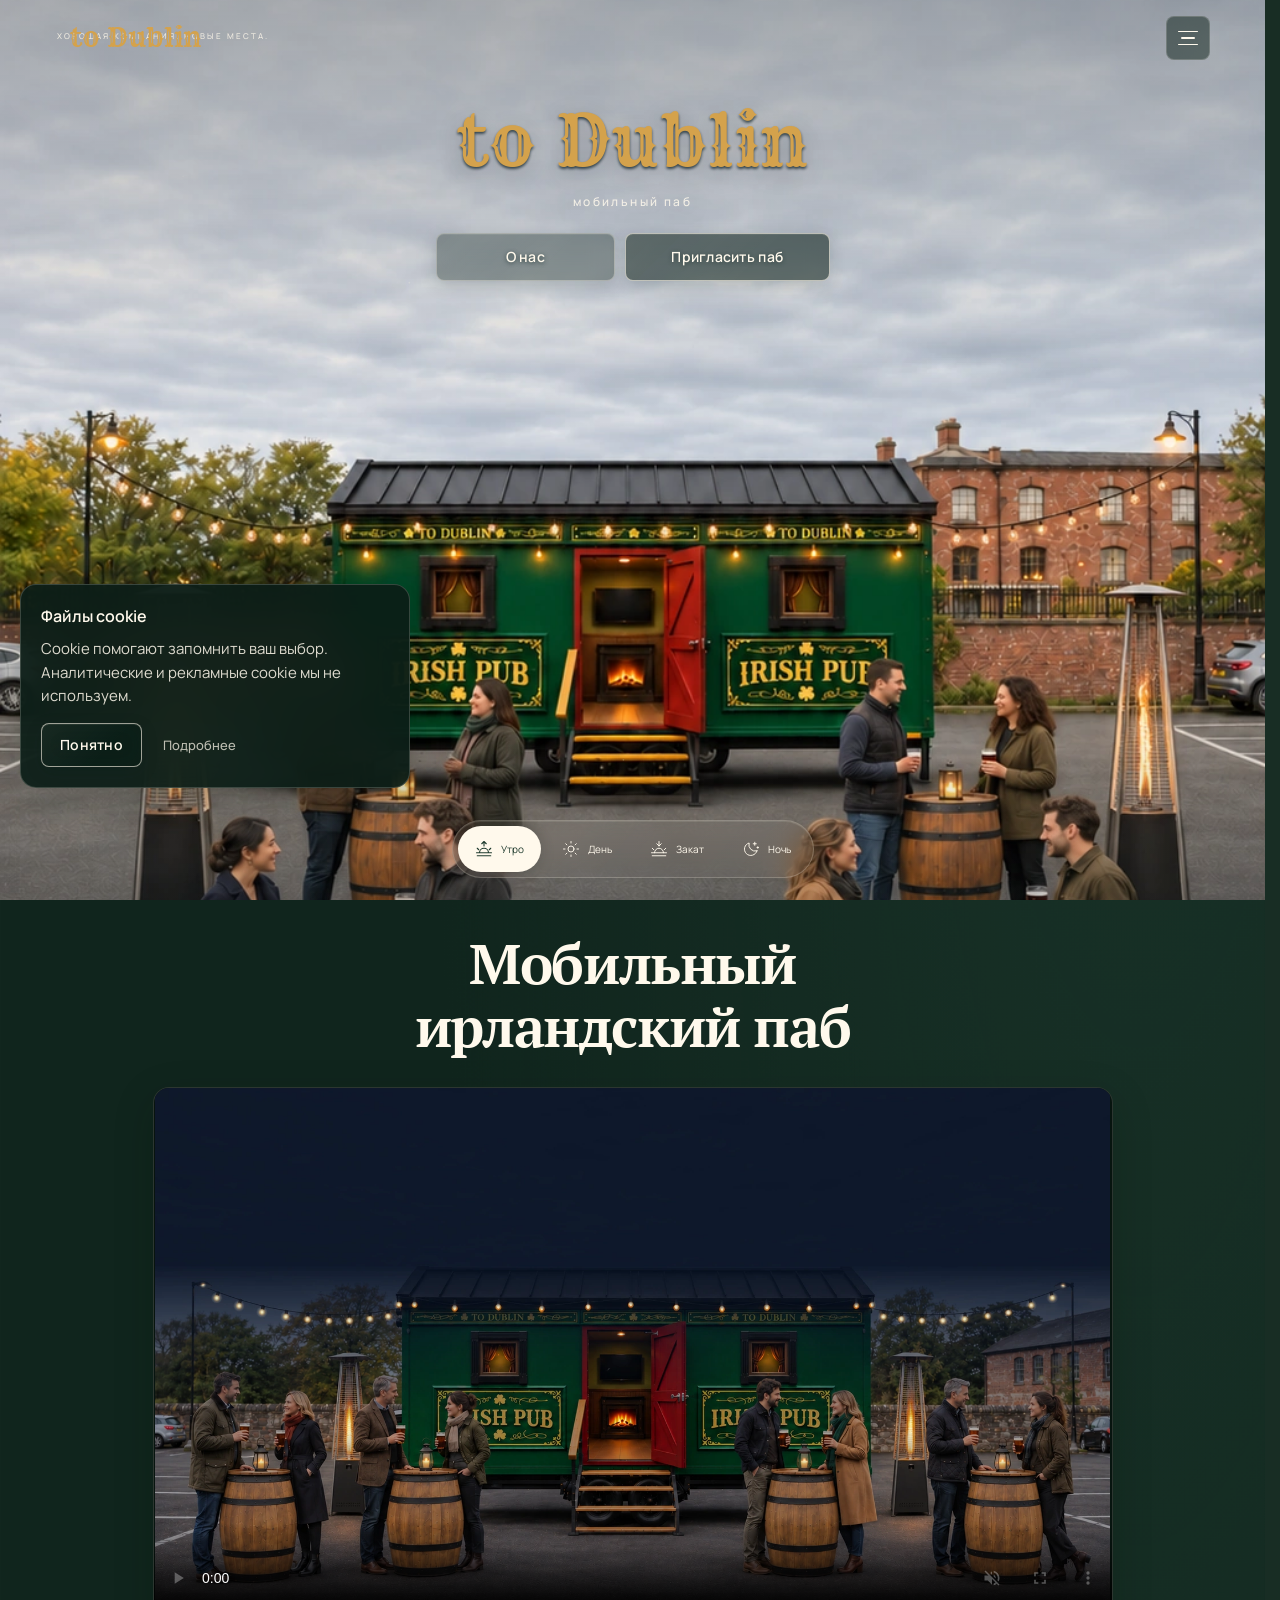
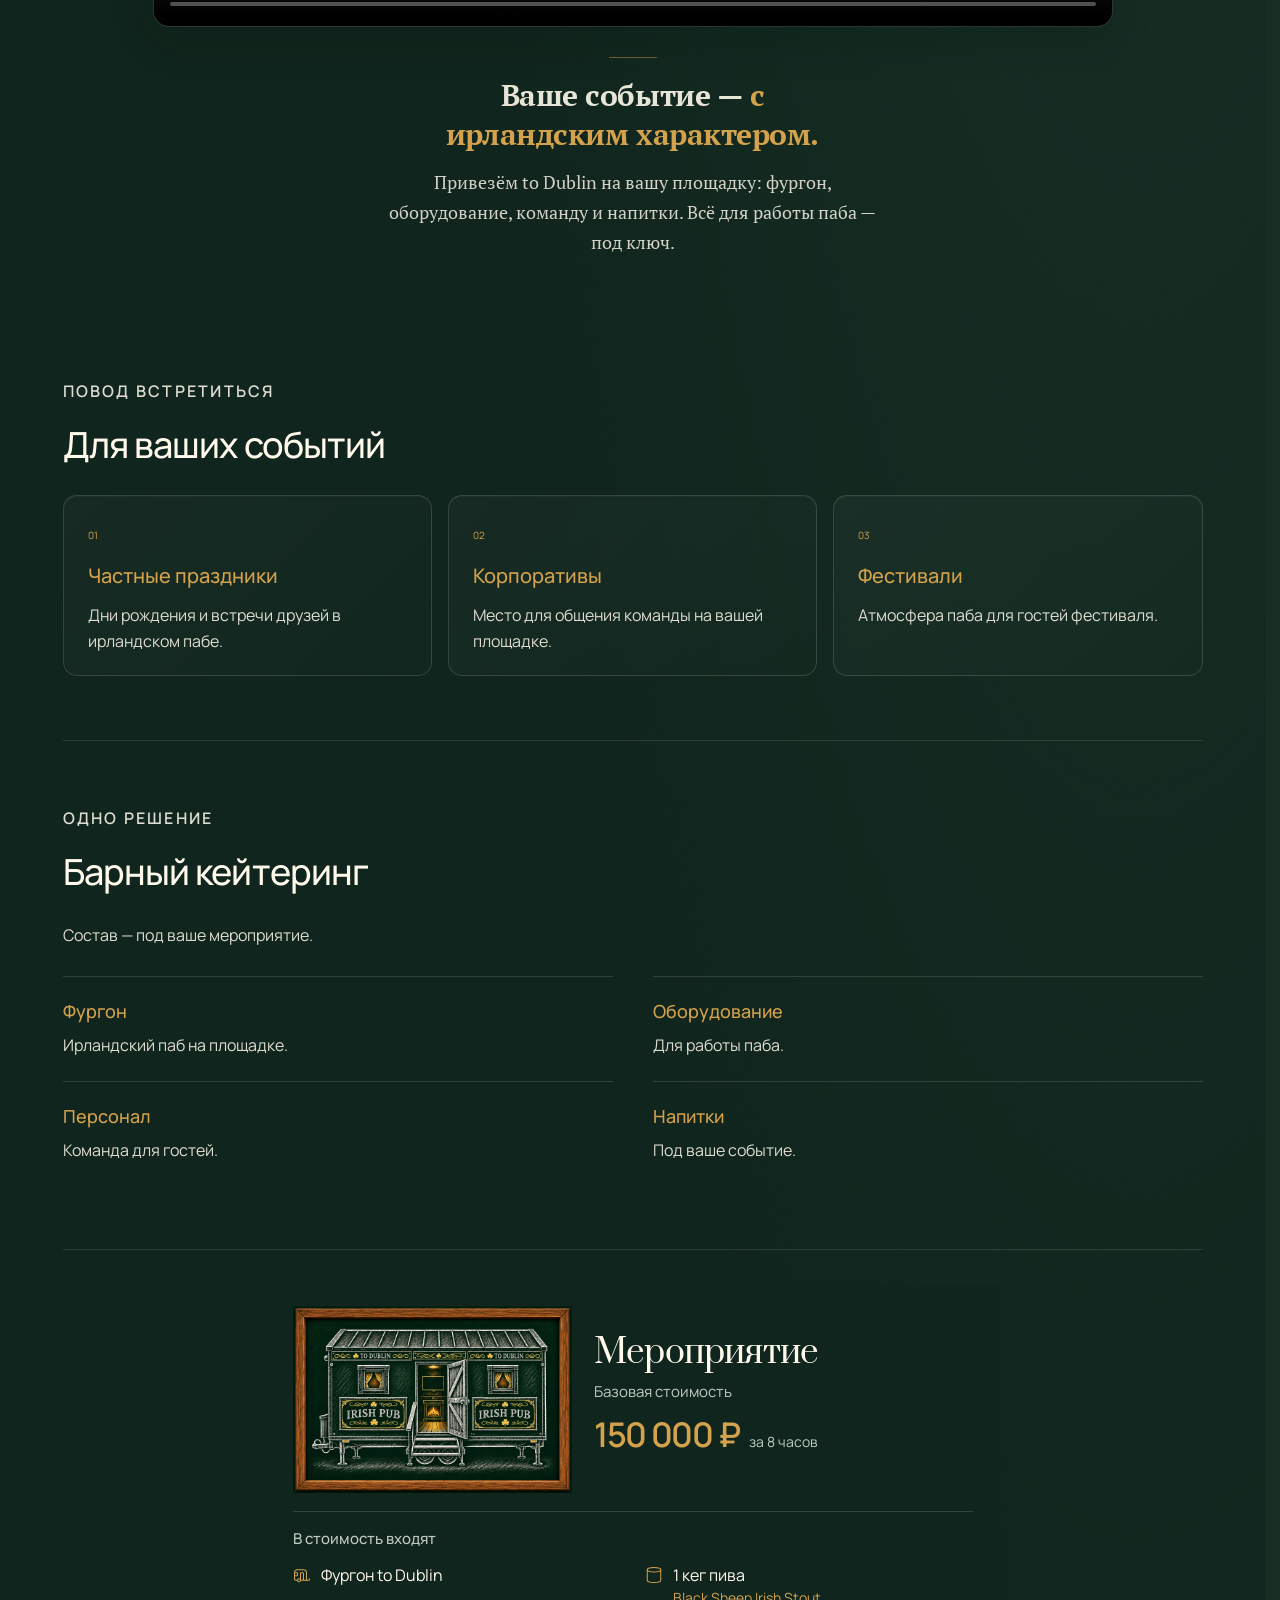
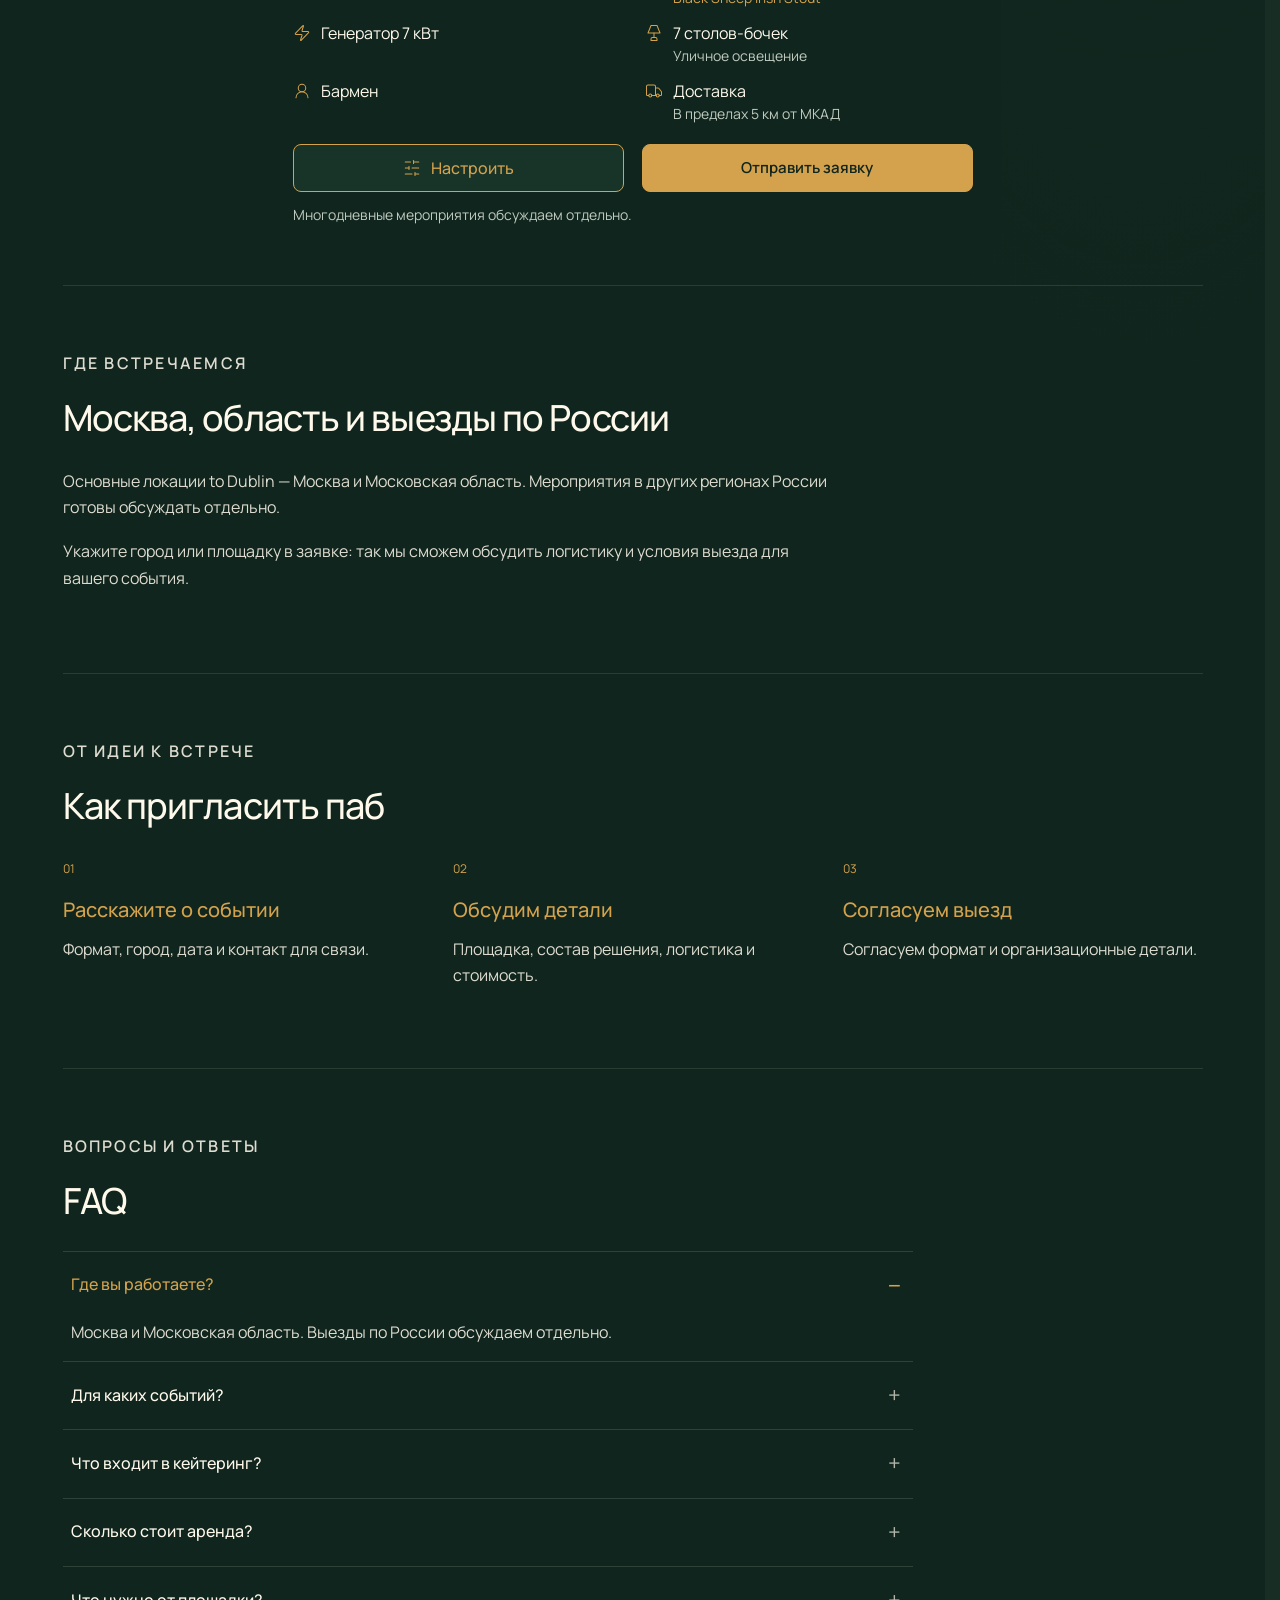
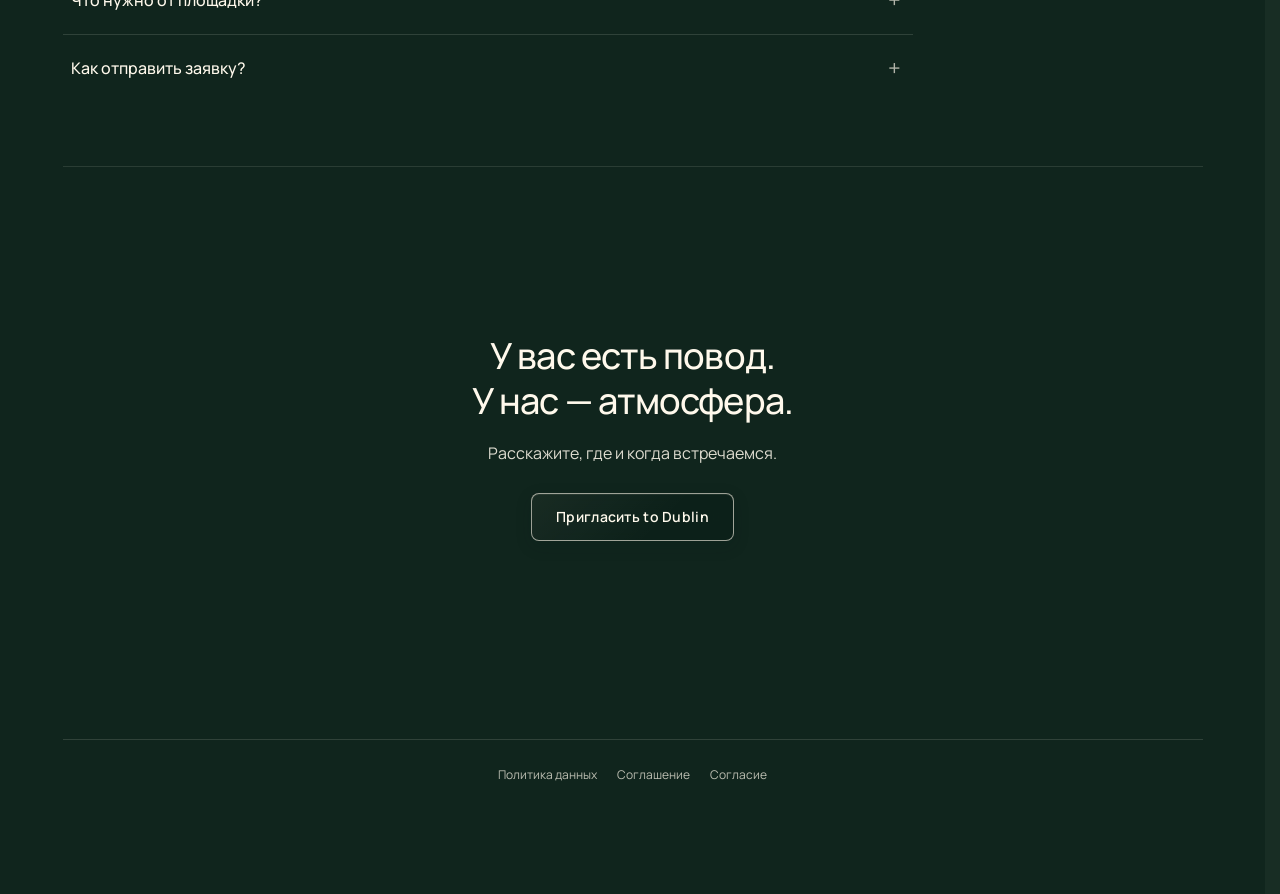
==== commit 1fd2e10d: "Fix event offer styles after export Remove a truncated Google Fonts import that invalidated the root" ====
--- a/index.html
+++ b/index.html
@@ -21,7 +21,7 @@
   <link rel="stylesheet" href="cookie-notice.css?v=1">
   <link rel="stylesheet" href="legal.css?v=1">
   <link rel="stylesheet" href="unified.css?v=lighting-quality-6">
-  <link rel="stylesheet" href="package-offer.css?v=event-configurator-1">
+  <link rel="stylesheet" href="package-offer.css?v=event-configurator-2">
   <meta property="og:image" content="https://qwebdog.github.io/tdpub/social-preview.jpg?v=night-lights-1">
   <meta property="og:image:secure_url" content="https://qwebdog.github.io/tdpub/social-preview.jpg?v=night-lights-1">
   <meta property="og:image:type" content="image/jpeg">
--- a/package-offer.css
+++ b/package-offer.css
@@ -1,5 +1,4 @@
 @font-face{font-family:Prata;font-style:normal;font-weight:400;font-display:swap;src:url('fonts/prata-regular.woff') format('woff')}
-500;600;700&family=Prata&display=swap');
     #td-configurator-request{--td-bg:#10251d;--td-panel:#183428;--td-input:#0b2118;--td-ink:#fff9ec;--td-muted:#c0cbc0;--td-gold:#d4a24c;--td-line:#fff9ec24;color-scheme:dark;font-family:Manrope,Arial,sans-serif;color:var(--td-ink);width:100%}
     #td-configurator-request *{box-sizing:border-box}
     #td-configurator-request [hidden]{display:none!important}
@@ -92,7 +91,7 @@
     @media(max-width:370px){#td-configurator-request .td-product{padding:16px 18px 20px}#td-configurator-request .td-specs{grid-template-columns:minmax(0,1fr);gap:10px}#td-configurator-request h2{font-size:27px}#td-configurator-request .td-base-price{font-size:32px}#td-configurator-request .td-price-note{margin-left:8px}#td-configurator-request .td-field{column-gap:10px}#td-configurator-request .td-step-button{width:44px}#td-configurator-request .td-remove{min-width:110px}}
     @media(max-width:620px){#td-configurator-request .td-request-grid{grid-template-columns:minmax(0,1fr);gap:18px}}
     @media(prefers-reduced-motion:reduce){#td-configurator-request *{transition:none!important}}
-#td-configurator-request{max-width:960px;margin-inline:auto}
+#td-configurator-request{max-width:736px;margin-inline:auto}
 #td-configurator-request button:disabled,#td-configurator-request .td-request-form :disabled{cursor:not-allowed}
 @media(max-width:620px){#td-configurator-request .td-product{padding-inline:0}}
 
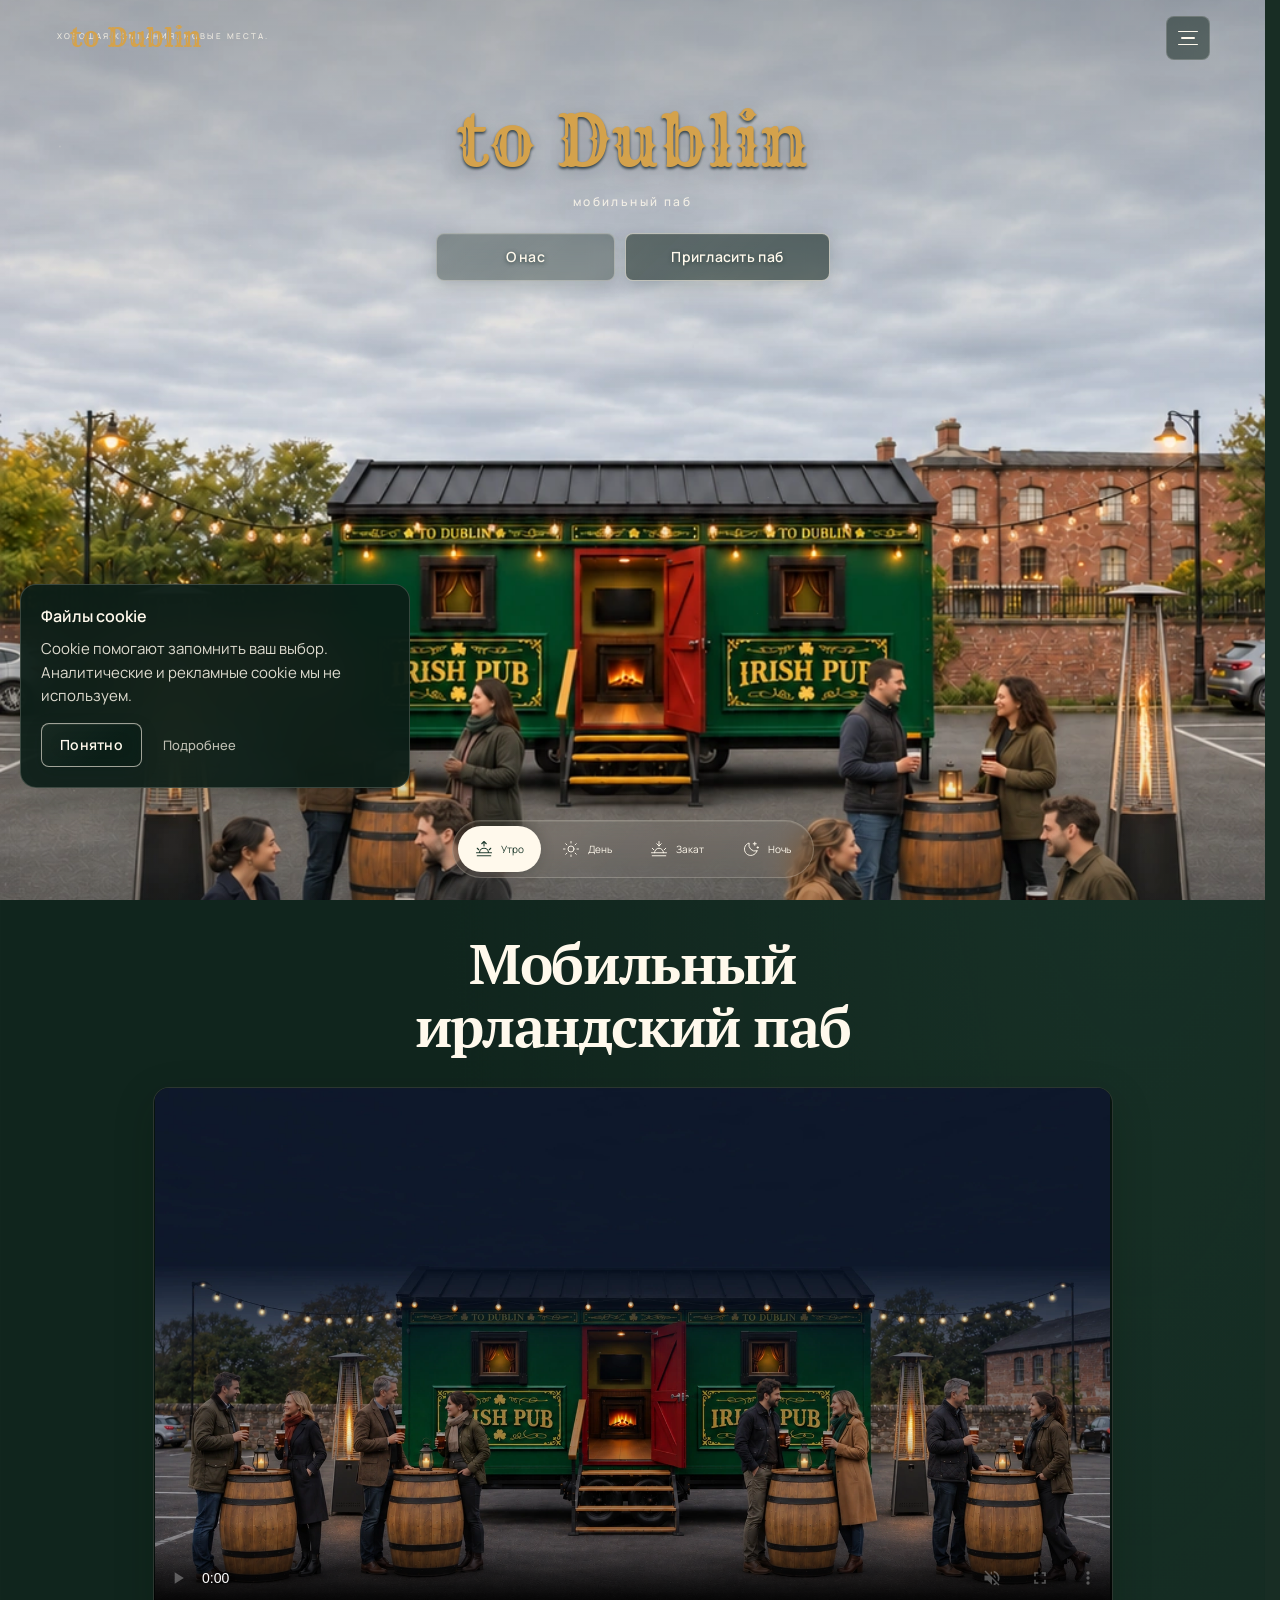
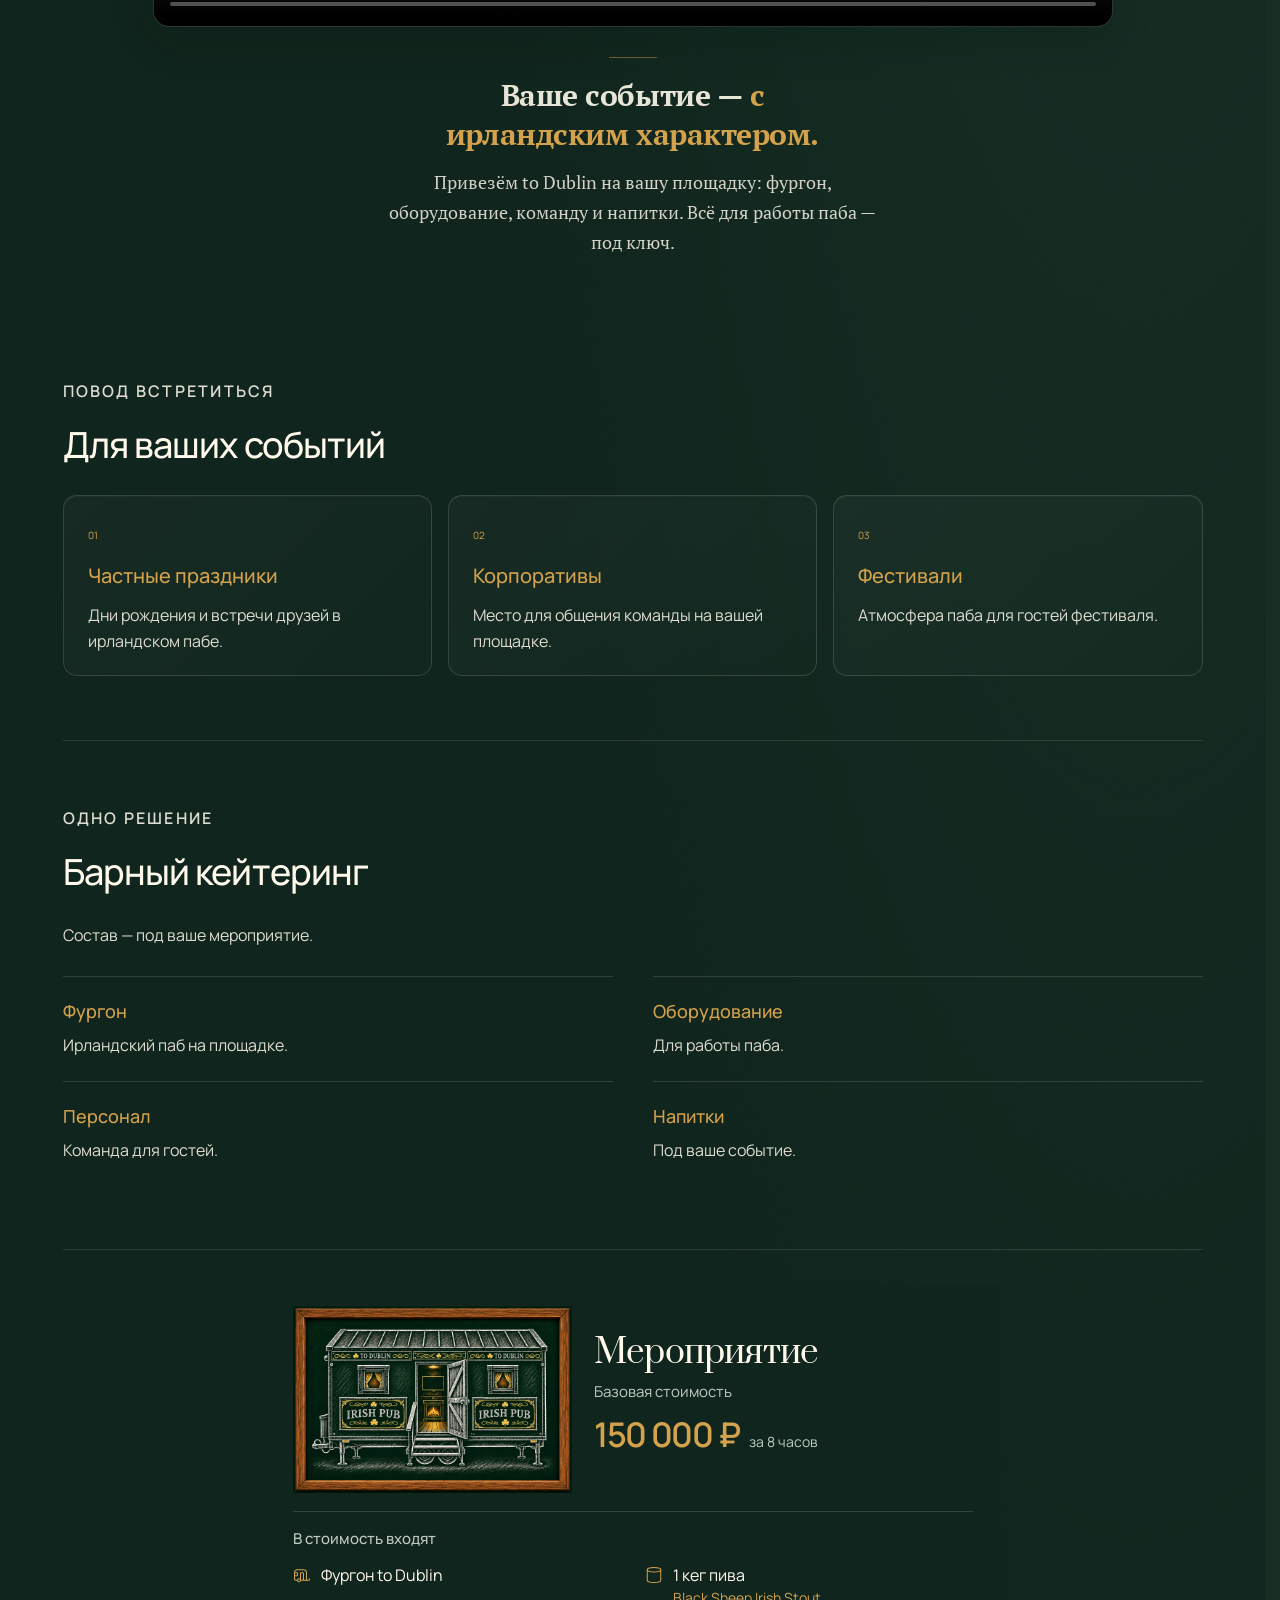
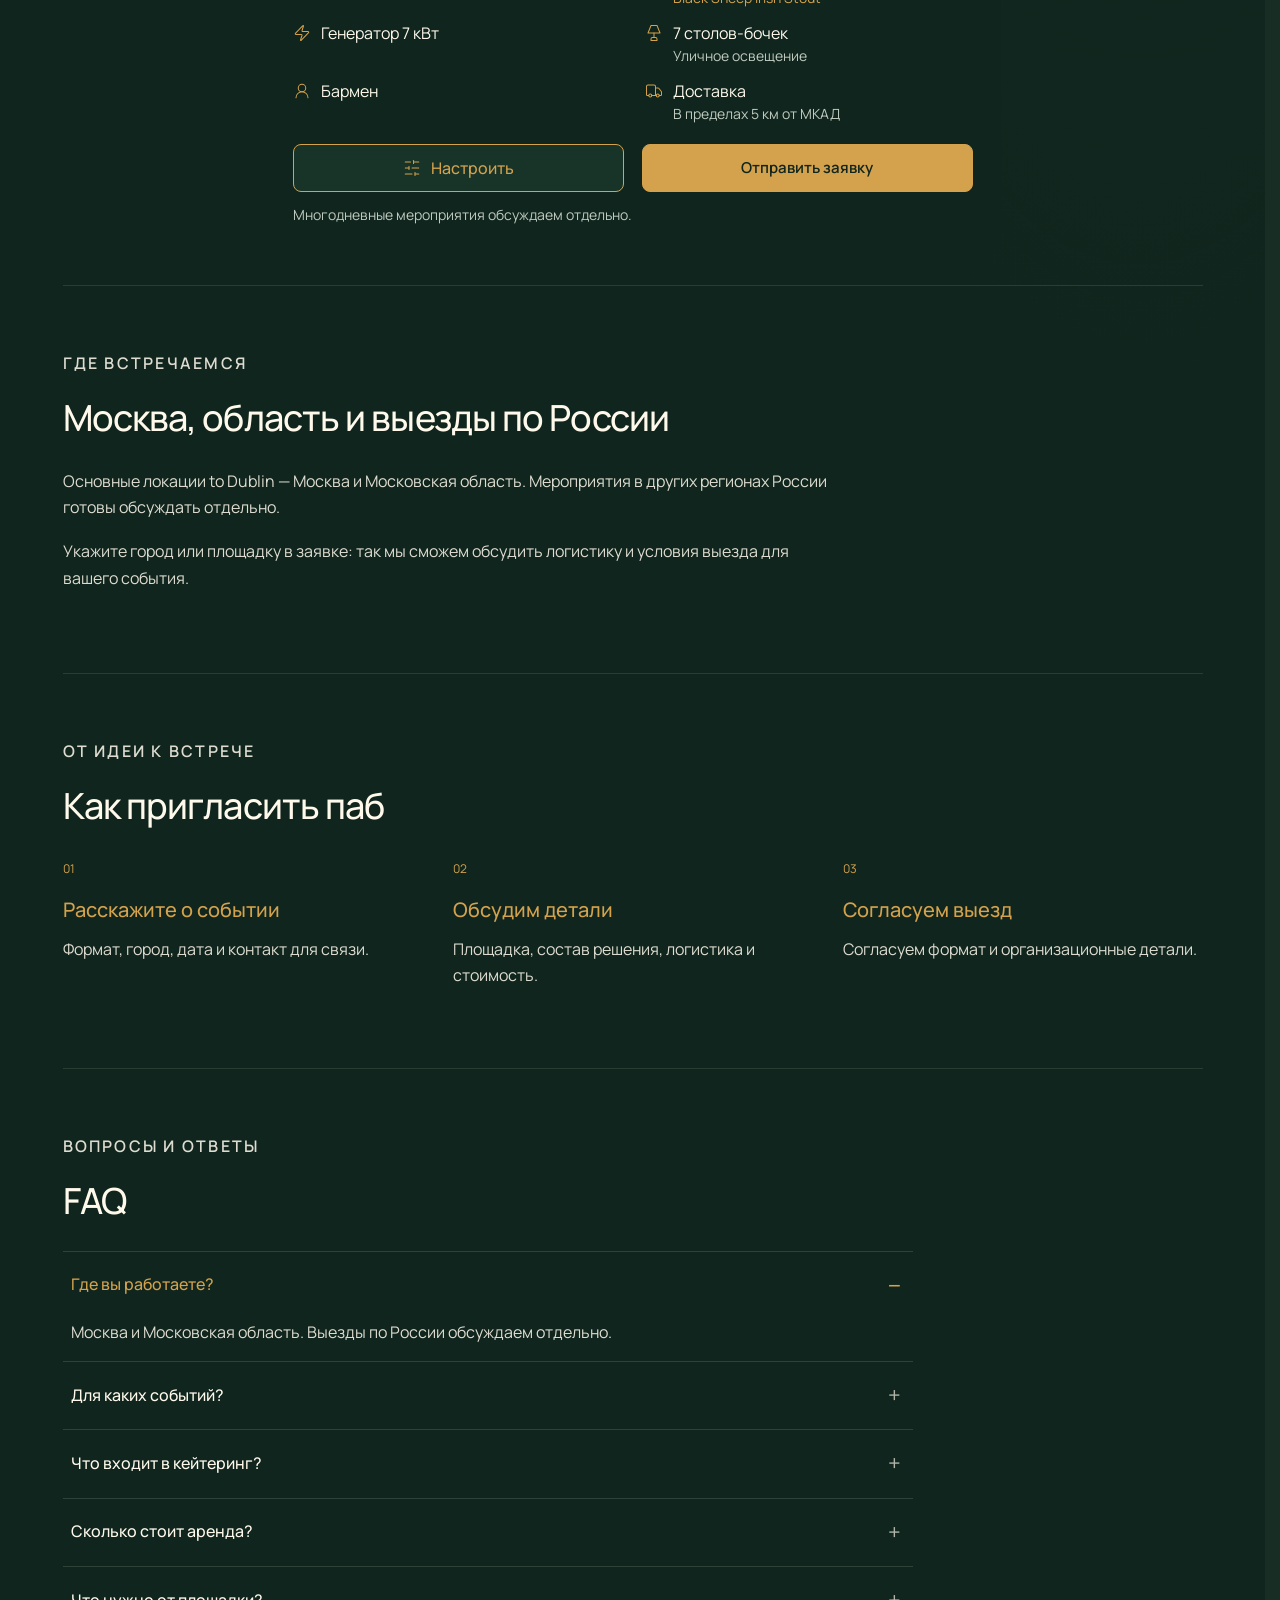
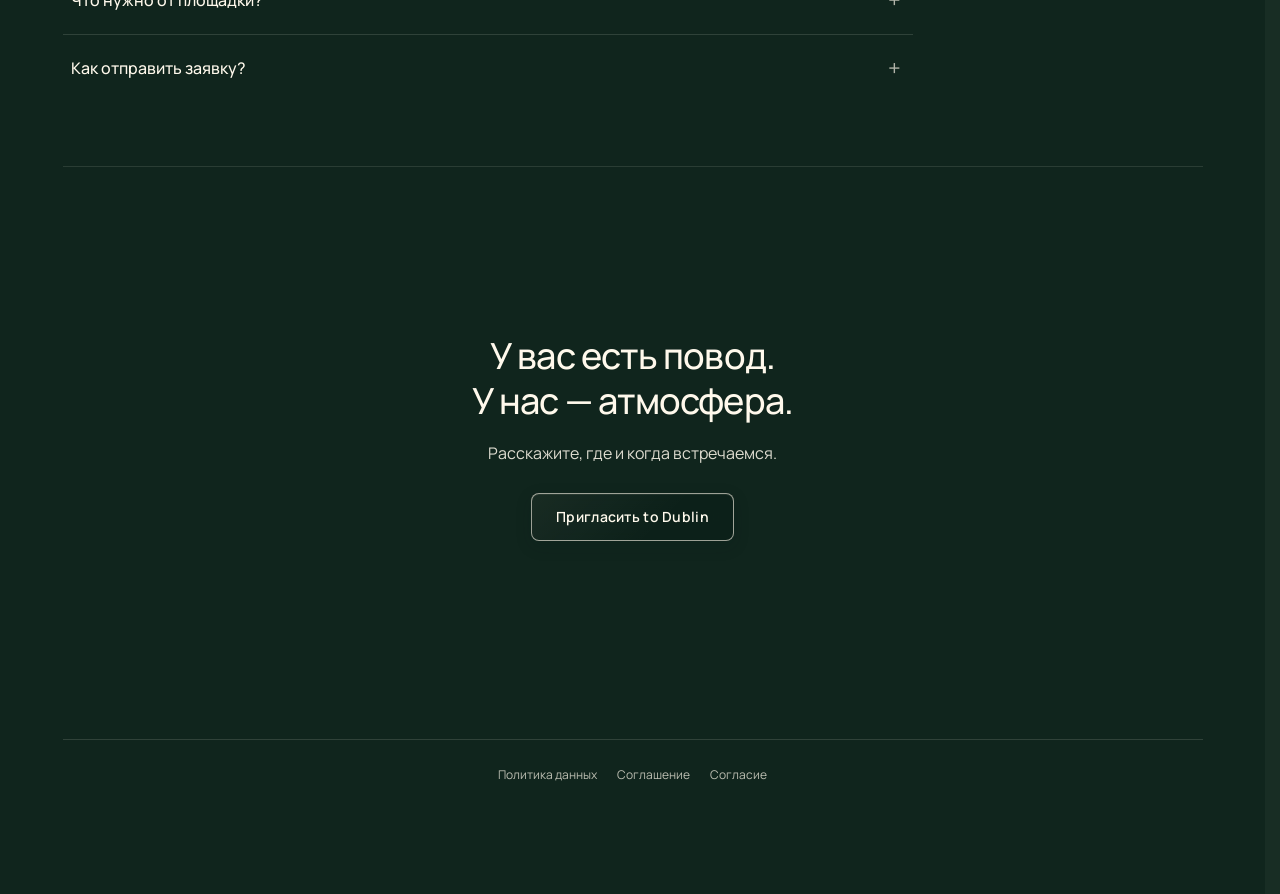
==== commit 821057eb: "Support inquiries without an event package Add event, festival, partnership and general inquiry topi" ====
--- a/index.html
+++ b/index.html
@@ -21,7 +21,7 @@
   <link rel="stylesheet" href="cookie-notice.css?v=1">
   <link rel="stylesheet" href="legal.css?v=1">
   <link rel="stylesheet" href="unified.css?v=lighting-quality-6">
-  <link rel="stylesheet" href="package-offer.css?v=event-configurator-2">
+  <link rel="stylesheet" href="package-offer.css?v=general-inquiry-1">
   <meta property="og:image" content="https://qwebdog.github.io/tdpub/social-preview.jpg?v=night-lights-1">
   <meta property="og:image:secure_url" content="https://qwebdog.github.io/tdpub/social-preview.jpg?v=night-lights-1">
   <meta property="og:image:type" content="image/jpeg">
@@ -267,12 +267,29 @@
     </div>
     <section id="td-request-panel" aria-labelledby="td-request-title" aria-describedby="td-preview-note" hidden>
       <header class="td-request-heading">
-        <h3 class="td-request-title" id="td-request-title">Заявка на мероприятие</h3>
-        <button class="td-back cursor-interaction" id="td-request-back" type="button">К расчёту</button>
+        <h3 class="td-request-title" id="td-request-title">Связаться с to Dublin</h3>
+        <button class="td-back cursor-interaction" id="td-request-back" type="button">Назад</button>
       </header>
       <p class="td-preview-note" id="td-preview-note">Макет формы — ввод данных и отправка пока отключены.</p>
-      <div class="td-request-grid">
-        <aside class="td-request-summary" aria-label="Выбранный состав и стоимость">
+      <fieldset class="td-purpose">
+        <legend class="td-purpose-label">Тема обращения</legend>
+        <div class="td-purpose-options">
+          <button class="td-purpose-choice cursor-interaction" id="td-request-purpose-event" data-request-purpose="event" type="button" aria-pressed="true">Мероприятие</button>
+          <button class="td-purpose-choice cursor-interaction" id="td-request-purpose-festival" data-request-purpose="festival" type="button" aria-pressed="false">Фестиваль</button>
+          <button class="td-purpose-choice cursor-interaction" id="td-request-purpose-partnership" data-request-purpose="partnership" type="button" aria-pressed="false">Сотрудничество</button>
+          <button class="td-purpose-choice cursor-interaction" id="td-request-purpose-other" data-request-purpose="other" type="button" aria-pressed="false">Другой вопрос</button>
+        </div>
+      </fieldset>
+      <div class="td-attach-control" id="td-attach-control">
+        <label class="td-attach-label cursor-interaction" for="td-request-attach">
+          <input id="td-request-attach" type="checkbox" aria-controls="td-request-summary" aria-describedby="td-attach-error">
+          <span>Приложить состав и расчёт</span>
+        </label>
+        <button class="td-back cursor-interaction" id="td-request-edit" type="button" hidden>Изменить расчёт</button>
+        <p class="td-attach-error" id="td-attach-error" role="alert" hidden>Исправьте ошибки в расчёте или снимите отметку, чтобы обратиться без него.</p>
+      </div>
+      <div class="td-request-grid" id="td-request-grid">
+        <aside class="td-request-summary" id="td-request-summary" aria-label="Выбранный состав и стоимость" hidden>
           <p class="td-quote-label">Ваше мероприятие</p>
           <output class="td-total" id="td-request-total" aria-live="polite">150 000 ₽</output>
           <p class="td-duration" id="td-request-duration">Всего 8 часов</p>
@@ -285,17 +302,18 @@
         </aside>
         <form class="td-request-form" id="td-request-form" novalidate>
           <fieldset class="td-form-fields" disabled aria-label="Неактивная форма заявки">
-            <input id="td-request-config" name="configuration" type="hidden">
+            <input id="td-request-purpose" name="request_purpose" type="hidden" value="event">
+            <input id="td-request-config" name="configuration" type="hidden" disabled>
             <label class="td-form-field" for="td-request-name">Ваше имя
               <input class="td-form-input" id="td-request-name" name="name" type="text" autocomplete="given-name" placeholder="Как к вам обращаться" disabled>
             </label>
             <label class="td-form-field" for="td-request-contact">Телефон или email
               <input class="td-form-input" id="td-request-contact" name="contact" type="text" placeholder="+7 … или name@example.ru" disabled>
             </label>
-            <label class="td-form-field" for="td-request-date">Дата мероприятия, если известна
+            <label class="td-form-field" id="td-request-date-field" for="td-request-date"><span id="td-request-date-label">Дата мероприятия, если известна</span>
               <input class="td-form-input" id="td-request-date" name="event_date" type="date" disabled>
             </label>
-            <label class="td-form-field" for="td-request-details">Детали мероприятия
+            <label class="td-form-field" for="td-request-details"><span id="td-request-details-label">Детали мероприятия</span>
               <textarea class="td-form-input" id="td-request-details" name="details" placeholder="Площадка, формат и число гостей" disabled></textarea>
             </label>
             <label class="td-consent" for="td-request-consent">
@@ -334,7 +352,7 @@
       <details name="faq"><summary>Что входит в кейтеринг?</summary><p>Мобильный паб, оборудование, персонал и напитки. Состав и условия согласуем под ваше событие.</p></details>
       <details name="faq" id="event-questions"><summary>Сколько стоит аренда?</summary><p>Базовая стоимость — 150&nbsp;000&nbsp;₽ за 8 часов. Продление — 15&nbsp;000&nbsp;₽ за каждый следующий час. Многодневные мероприятия обсуждаем отдельно. <a href="#package">Состав и расчёт стоимости</a>.</p></details>
       <details name="faq"><summary>Что нужно от площадки?</summary><p>Укажите город или площадку. Подъезд, размещение и условия работы паба обсудим при согласовании.</p></details>
-      <details name="faq"><summary>Как отправить заявку?</summary><p>Выберите состав мероприятия и откройте форму заявки. Пока отправка через сайт недоступна.</p></details>
+      <details name="faq"><summary>Как отправить заявку?</summary><p>Откройте форму и выберите тему обращения. Состав мероприятия выбирать необязательно. Пока отправка через сайт недоступна.</p></details>
     </section>
     <section class="service-final" id="invitation">
       <h2>У вас есть повод.<br>У нас — атмосфера.</h2>
@@ -365,7 +383,7 @@
   </dialog>
   <script src="media-loader.js?v=1"></script>
   <script src="app.js?v=clean-hero-12"></script>
-  <script src="package-offer.js?v=event-configurator-1"></script>
+  <script src="package-offer.js?v=general-inquiry-1"></script>
   <script src="service-panels.js?v=full-package-1"></script>
   <script src="cookie-notice.js?v=1"></script>
 </body>
--- a/package-offer.css
+++ b/package-offer.css
@@ -69,7 +69,19 @@
     #td-configurator-request .td-back{min-height:44px;padding:9px 12px;border:1px solid var(--td-line);border-radius:7px;background:transparent;color:var(--td-ink);font:500 14px/1.5 Manrope,Arial,sans-serif}
     #td-configurator-request .td-back:hover{border-color:var(--td-gold)}
     #td-configurator-request .td-preview-note{margin:0 0 20px;font-size:14px;line-height:1.5;color:var(--td-muted)}
-    #td-configurator-request .td-request-grid{display:grid;grid-template-columns:minmax(0,.95fr) minmax(0,1.05fr);gap:22px;align-items:start}
+    #td-configurator-request .td-request-grid{display:grid;grid-template-columns:minmax(0,1fr);gap:22px;align-items:start}
+    #td-configurator-request .td-request-grid.has-configuration{grid-template-columns:minmax(0,.95fr) minmax(0,1.05fr)}
+    #td-configurator-request .td-purpose{min-width:0;margin:0 0 14px;padding:0;border:0}
+    #td-configurator-request .td-purpose-label{margin:0 0 9px;padding:0;font-size:15px;line-height:1.5;color:var(--td-ink)}
+    #td-configurator-request .td-purpose-options{display:grid;grid-template-columns:repeat(4,minmax(0,1fr));gap:8px}
+    #td-configurator-request .td-purpose-choice{min-width:0;min-height:46px;padding:9px 8px;border:1px solid var(--td-line);border-radius:7px;background:transparent;color:var(--td-muted);font:500 14px/1.5 Manrope,Arial,sans-serif}
+    #td-configurator-request .td-purpose-choice[aria-pressed="true"]{border-color:var(--td-gold);background:var(--td-panel);color:var(--td-gold)}
+    #td-configurator-request .td-purpose-choice:hover{border-color:var(--td-gold)}
+    #td-configurator-request .td-attach-control{display:flex;align-items:center;flex-wrap:wrap;gap:4px 16px;margin:0 0 18px}
+    #td-configurator-request .td-attach-label{display:flex;align-items:center;gap:10px;min-height:44px;font-size:14px;line-height:1.5;color:var(--td-ink)}
+    #td-configurator-request .td-attach-label input{width:18px;height:18px;flex:0 0 18px;margin:0;accent-color:var(--td-gold)}
+    #td-configurator-request .td-attach-error{flex:1 0 100%;margin:3px 0 0;font-size:14px;line-height:1.5;color:#ffc3b1}
+    #td-configurator-request .td-request-grid:not(.has-configuration) .td-request-form{width:100%;max-width:580px}
     #td-configurator-request .td-request-summary{min-width:0;padding:18px;border-radius:12px;background:var(--td-panel)}
     #td-configurator-request .td-selection{margin:0;padding-top:12px;border-top:1px solid var(--td-line)}
     #td-configurator-request .td-selection>div{display:flex;justify-content:space-between;flex-wrap:wrap;gap:3px 12px;margin-bottom:11px;font-size:14px;line-height:1.5}
@@ -89,7 +101,7 @@
     #td-configurator-request .td-screenreader{position:absolute;width:1px;height:1px;margin:-1px;padding:0;overflow:hidden;clip-path:inset(50%);white-space:nowrap;border:0}
     @media(max-width:620px){#td-configurator-request .td-builder-grid{grid-template-columns:minmax(0,1fr);gap:8px}#td-configurator-request .td-overview{grid-template-columns:minmax(0,1fr);gap:12px;margin-bottom:18px}#td-configurator-request .td-painting{width:min(100%,240px)}#td-configurator-request .td-offer-heading{text-align:center}#td-configurator-request .td-total{font-size:34px}#td-configurator-request .td-builder-title{font-size:24px}#td-configurator-request .td-configure-actions{justify-content:center}#td-configurator-request .td-selected-summary{text-align:center}}
     @media(max-width:370px){#td-configurator-request .td-product{padding:16px 18px 20px}#td-configurator-request .td-specs{grid-template-columns:minmax(0,1fr);gap:10px}#td-configurator-request h2{font-size:27px}#td-configurator-request .td-base-price{font-size:32px}#td-configurator-request .td-price-note{margin-left:8px}#td-configurator-request .td-field{column-gap:10px}#td-configurator-request .td-step-button{width:44px}#td-configurator-request .td-remove{min-width:110px}}
-    @media(max-width:620px){#td-configurator-request .td-request-grid{grid-template-columns:minmax(0,1fr);gap:18px}}
+    @media(max-width:620px){#td-configurator-request .td-request-grid,#td-configurator-request .td-request-grid.has-configuration{grid-template-columns:minmax(0,1fr);gap:18px}#td-configurator-request .td-purpose-options{grid-template-columns:repeat(2,minmax(0,1fr))}}
     @media(prefers-reduced-motion:reduce){#td-configurator-request *{transition:none!important}}
 #td-configurator-request{max-width:736px;margin-inline:auto}
 #td-configurator-request button:disabled,#td-configurator-request .td-request-form :disabled{cursor:not-allowed}
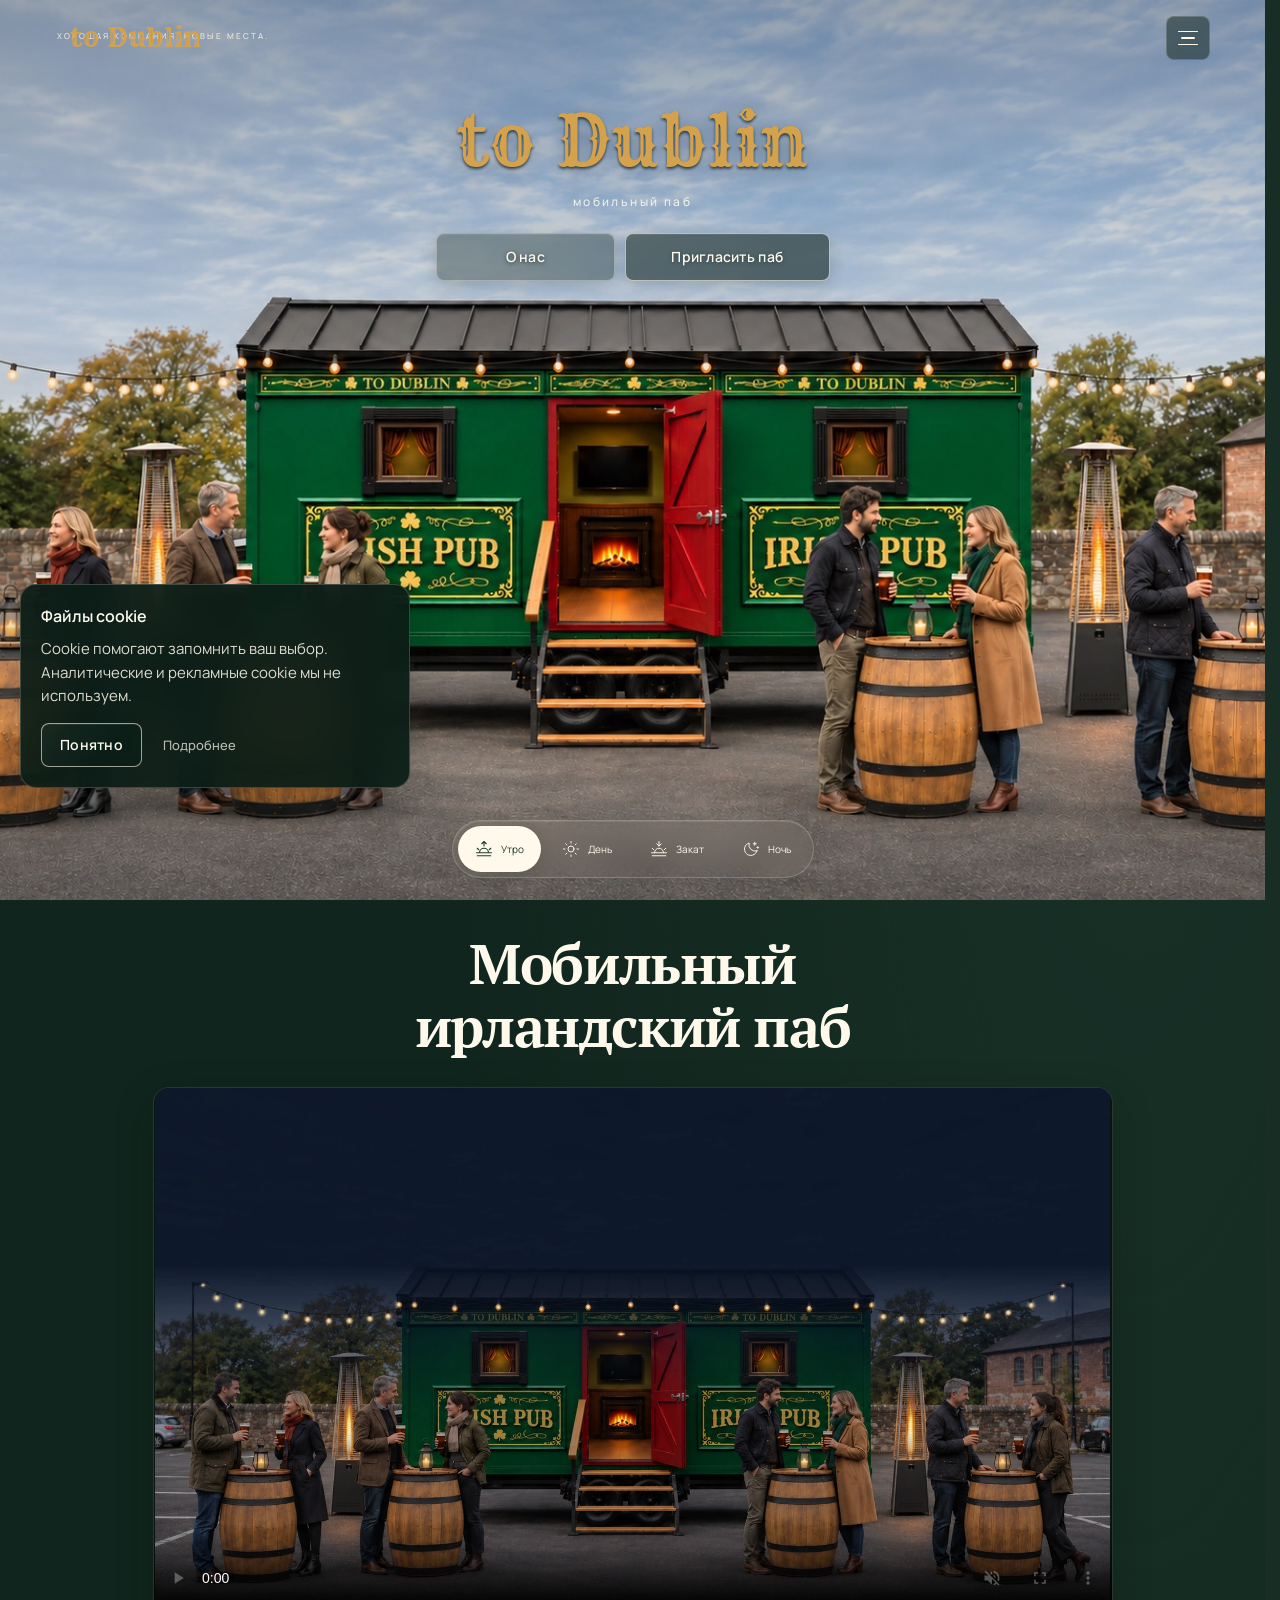
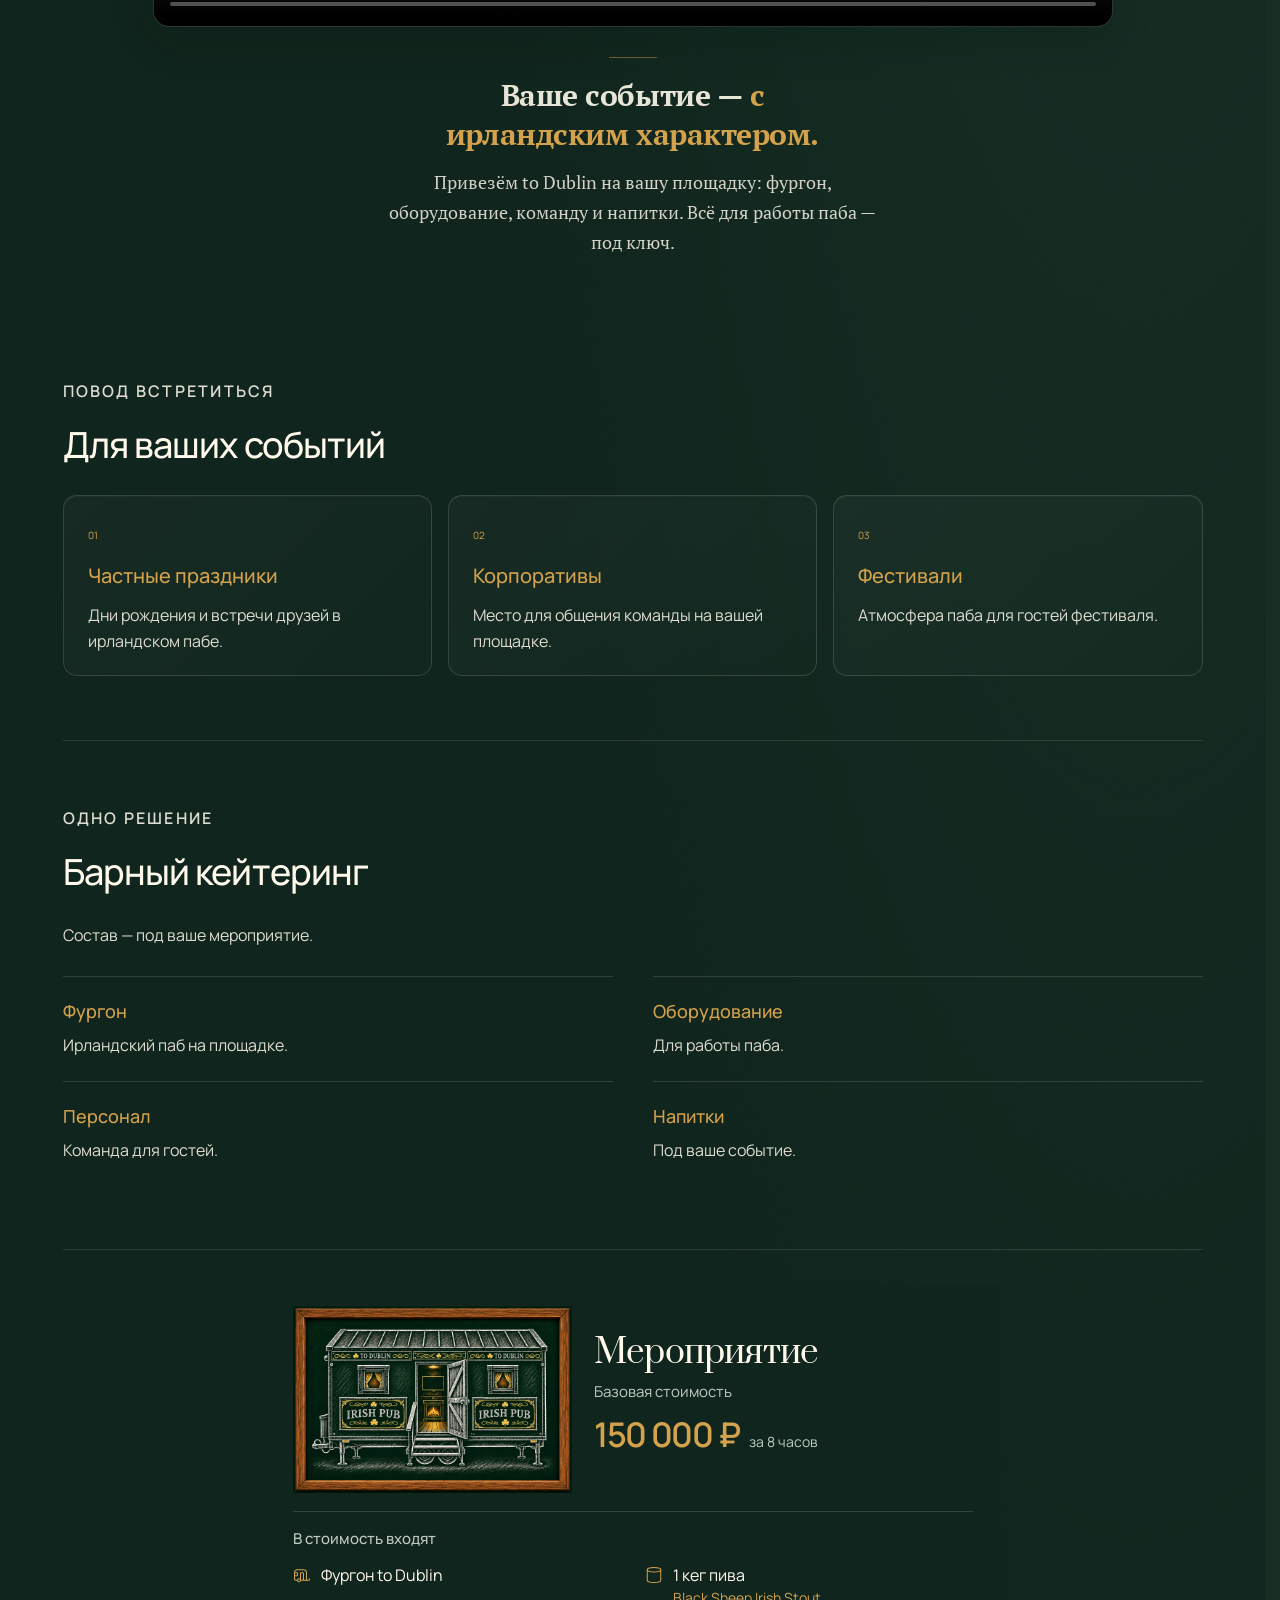
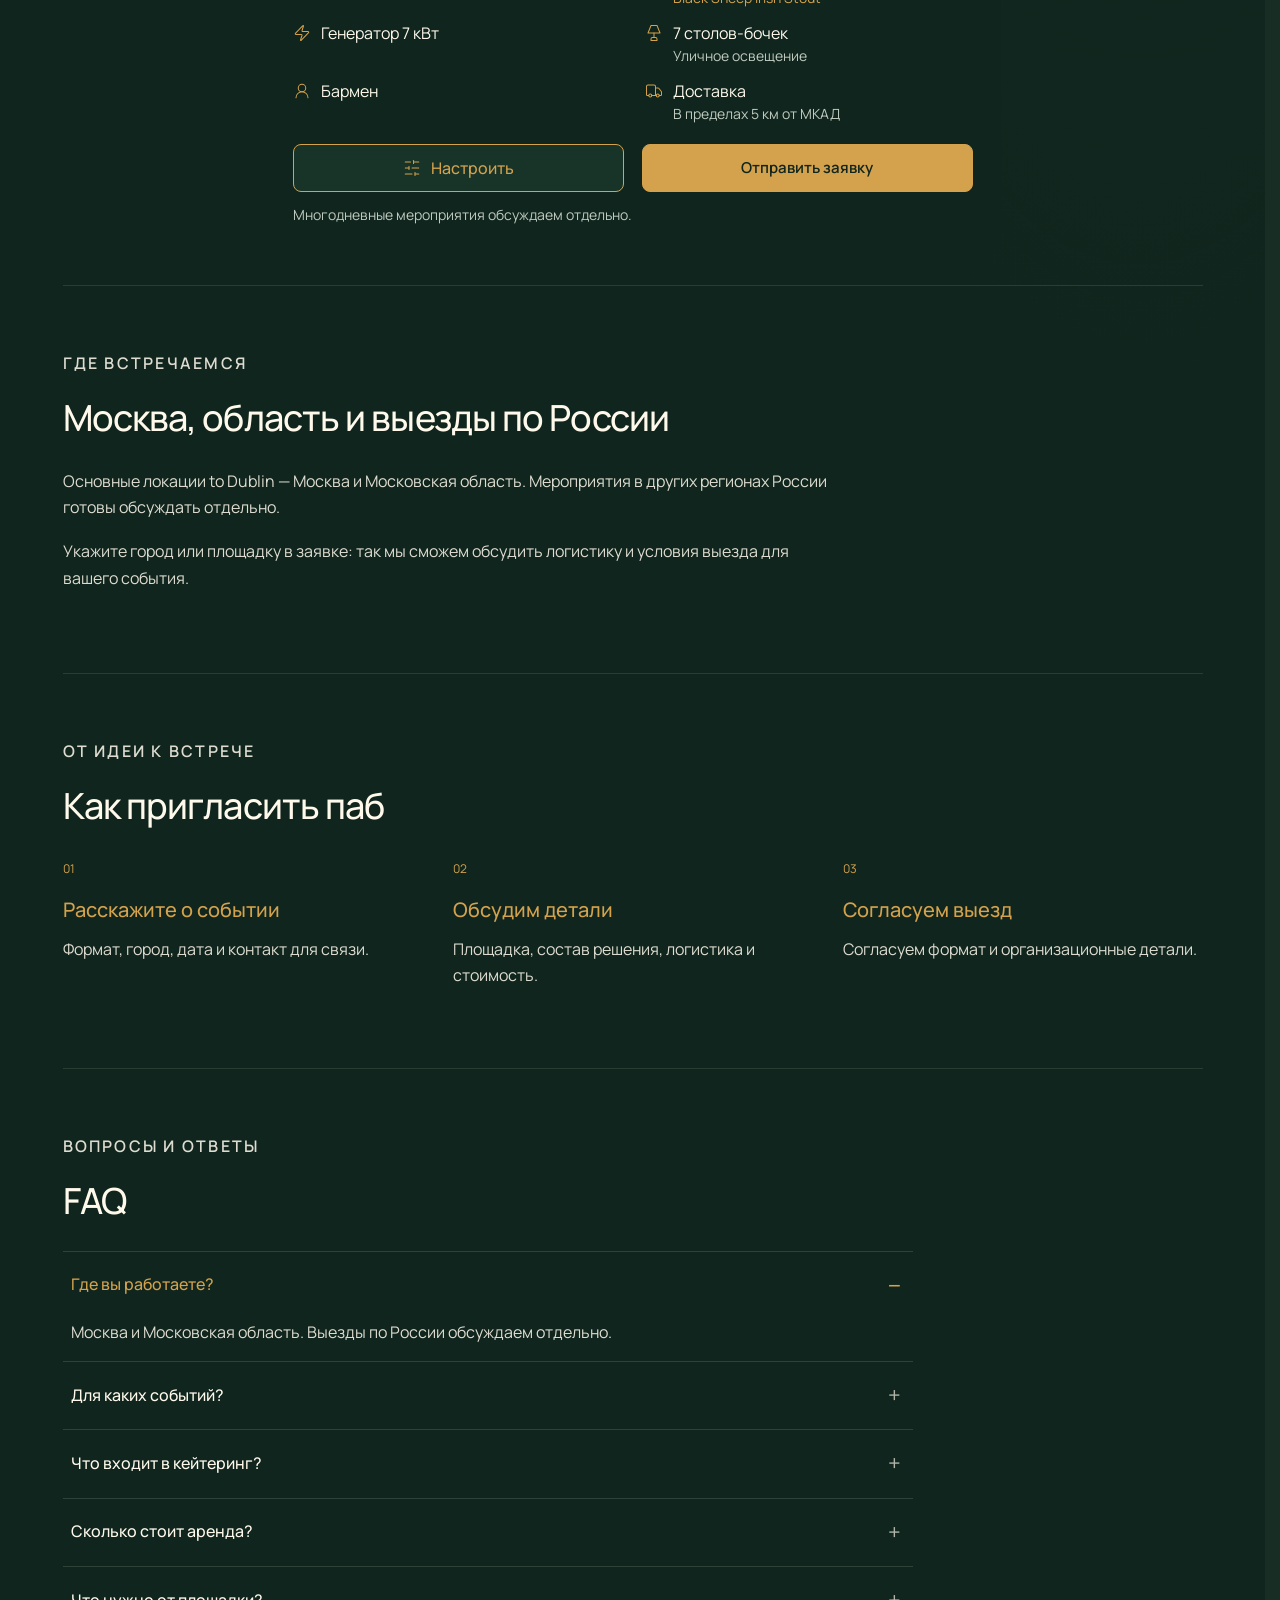
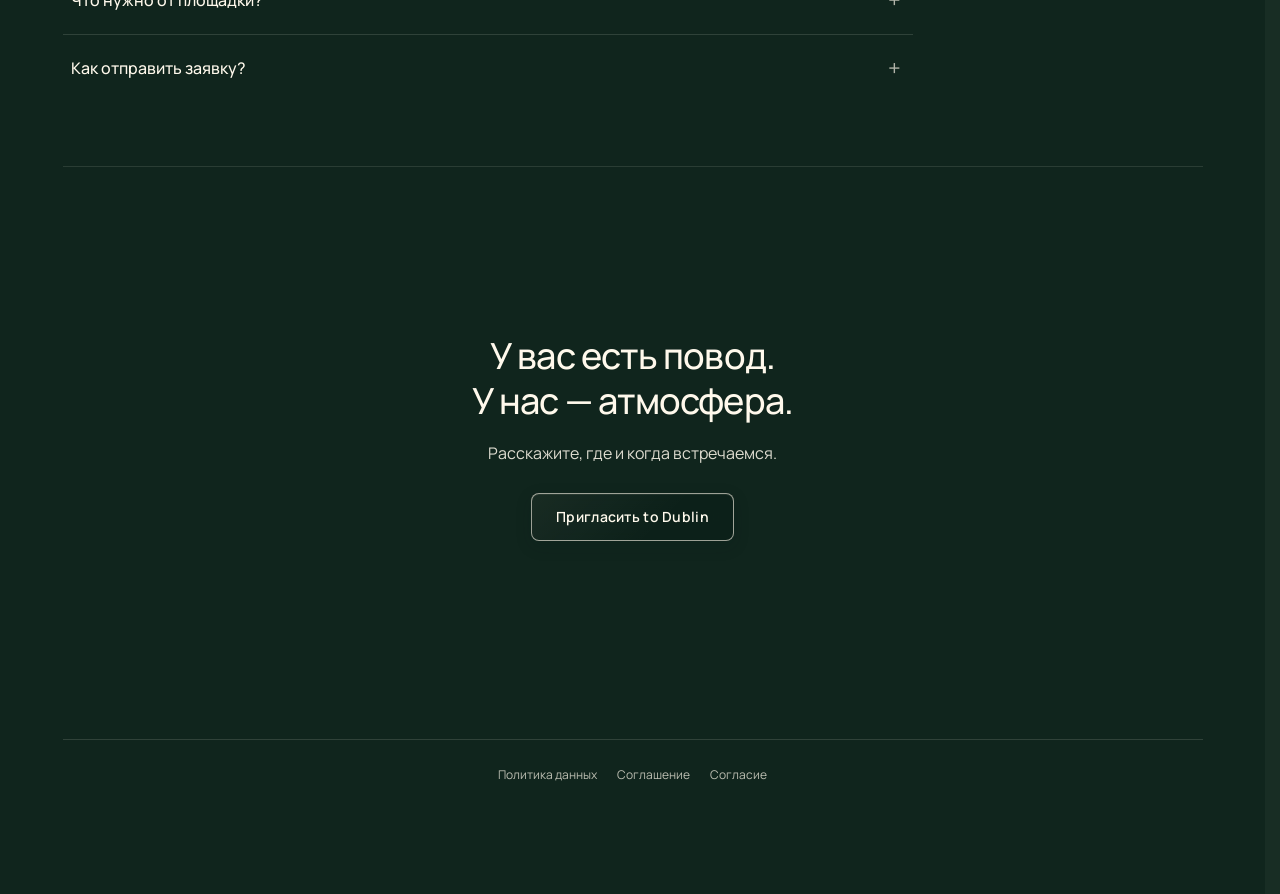
==== commit 0eaede9d: "Add test-only Yandex Forms integration Open the official embedded form with ?inquiry-test=1, prefill" ====
--- a/index.html
+++ b/index.html
@@ -21,7 +21,7 @@
   <link rel="stylesheet" href="cookie-notice.css?v=1">
   <link rel="stylesheet" href="legal.css?v=1">
   <link rel="stylesheet" href="unified.css?v=lighting-quality-6">
-  <link rel="stylesheet" href="package-offer.css?v=general-inquiry-1">
+  <link rel="stylesheet" href="package-offer.css?v=yandex-test-1">
   <meta property="og:image" content="https://qwebdog.github.io/tdpub/social-preview.jpg?v=night-lights-1">
   <meta property="og:image:secure_url" content="https://qwebdog.github.io/tdpub/social-preview.jpg?v=night-lights-1">
   <meta property="og:image:type" content="image/jpeg">
@@ -271,7 +271,7 @@
         <button class="td-back cursor-interaction" id="td-request-back" type="button">Назад</button>
       </header>
       <p class="td-preview-note" id="td-preview-note">Макет формы — ввод данных и отправка пока отключены.</p>
-      <fieldset class="td-purpose">
+      <fieldset class="td-purpose" id="td-request-purpose-fields">
         <legend class="td-purpose-label">Тема обращения</legend>
         <div class="td-purpose-options">
           <button class="td-purpose-choice cursor-interaction" id="td-request-purpose-event" data-request-purpose="event" type="button" aria-pressed="true">Мероприятие</button>
@@ -300,6 +300,16 @@
           </dl>
           <p class="td-selection-note">Фургон to Dublin, бармен, уличное освещение и доставка в пределах 5 км от МКАД включены.</p>
         </aside>
+        <section class="td-yandex-panel" id="td-yandex-panel" aria-label="Тестовое заполнение Яндекс Формы" hidden>
+          <button class="td-request-button" id="td-yandex-start" type="button">Заполнить тестовую заявку</button>
+          <p class="td-yandex-status" id="td-yandex-status" role="status" aria-live="polite" hidden></p>
+          <div id="td-yandex-stage" hidden>
+            <button class="td-back" id="td-yandex-change" type="button">Изменить параметры</button>
+            <p class="td-yandex-note">При возврате к параметрам заполнение тестовой формы начнётся заново.</p>
+            <iframe class="td-yandex-frame" id="td-yandex-frame" title="Тестовая заявка to Dublin — Яндекс Формы" referrerpolicy="no-referrer"></iframe>
+            <a class="td-yandex-external" id="td-yandex-external" target="_blank" rel="noopener noreferrer">Открыть форму отдельно</a>
+          </div>
+        </section>
         <form class="td-request-form" id="td-request-form" novalidate>
           <fieldset class="td-form-fields" disabled aria-label="Неактивная форма заявки">
             <input id="td-request-purpose" name="request_purpose" type="hidden" value="event">
@@ -383,7 +393,9 @@
   </dialog>
   <script src="media-loader.js?v=1"></script>
   <script src="app.js?v=clean-hero-12"></script>
-  <script src="package-offer.js?v=general-inquiry-1"></script>
+  <script src="inquiry-config.js?v=yandex-test-1"></script>
+  <script src="package-inquiry-yandex.js?v=yandex-test-1"></script>
+  <script src="package-offer.js?v=yandex-test-1"></script>
   <script src="service-panels.js?v=full-package-1"></script>
   <script src="cookie-notice.js?v=1"></script>
 </body>
--- a/package-offer.css
+++ b/package-offer.css
@@ -82,6 +82,11 @@
     #td-configurator-request .td-attach-label input{width:18px;height:18px;flex:0 0 18px;margin:0;accent-color:var(--td-gold)}
     #td-configurator-request .td-attach-error{flex:1 0 100%;margin:3px 0 0;font-size:14px;line-height:1.5;color:#ffc3b1}
     #td-configurator-request .td-request-grid:not(.has-configuration) .td-request-form{width:100%;max-width:580px}
+    #td-configurator-request .td-request-grid.is-yandex-test,#td-configurator-request .td-request-grid.is-yandex-test.has-configuration{grid-template-columns:minmax(0,1fr)}
+    #td-configurator-request .td-yandex-panel{min-width:0;width:100%}
+    #td-configurator-request .td-yandex-frame{display:block;width:100%;height:1250px;margin:12px 0;border:0;border-radius:8px;background:var(--td-input)}
+    #td-configurator-request .td-yandex-note,#td-configurator-request .td-yandex-status{margin:8px 0;font-size:14px;line-height:1.5;color:var(--td-muted)}
+    #td-configurator-request .td-yandex-external{display:inline-flex;align-items:center;min-height:44px;font-size:14px;line-height:1.5;color:var(--td-gold);text-underline-offset:4px}
     #td-configurator-request .td-request-summary{min-width:0;padding:18px;border-radius:12px;background:var(--td-panel)}
     #td-configurator-request .td-selection{margin:0;padding-top:12px;border-top:1px solid var(--td-line)}
     #td-configurator-request .td-selection>div{display:flex;justify-content:space-between;flex-wrap:wrap;gap:3px 12px;margin-bottom:11px;font-size:14px;line-height:1.5}
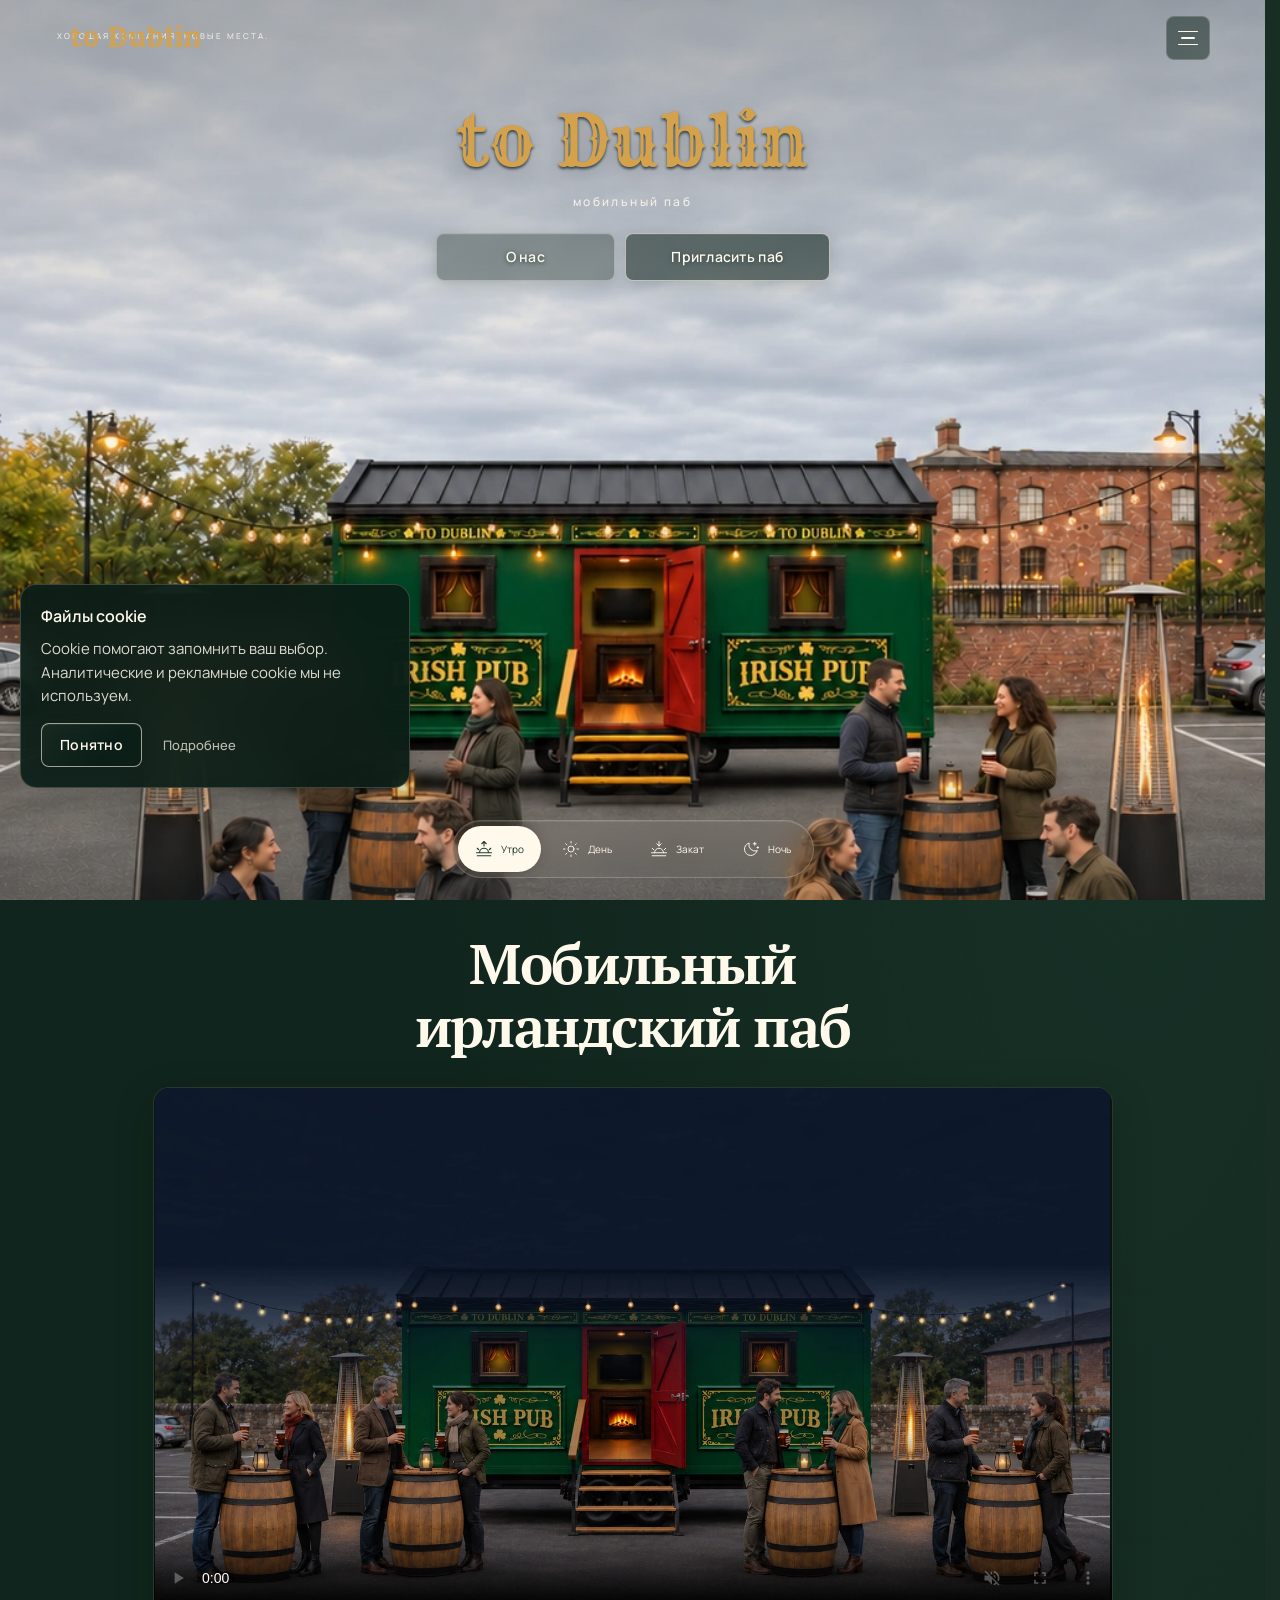
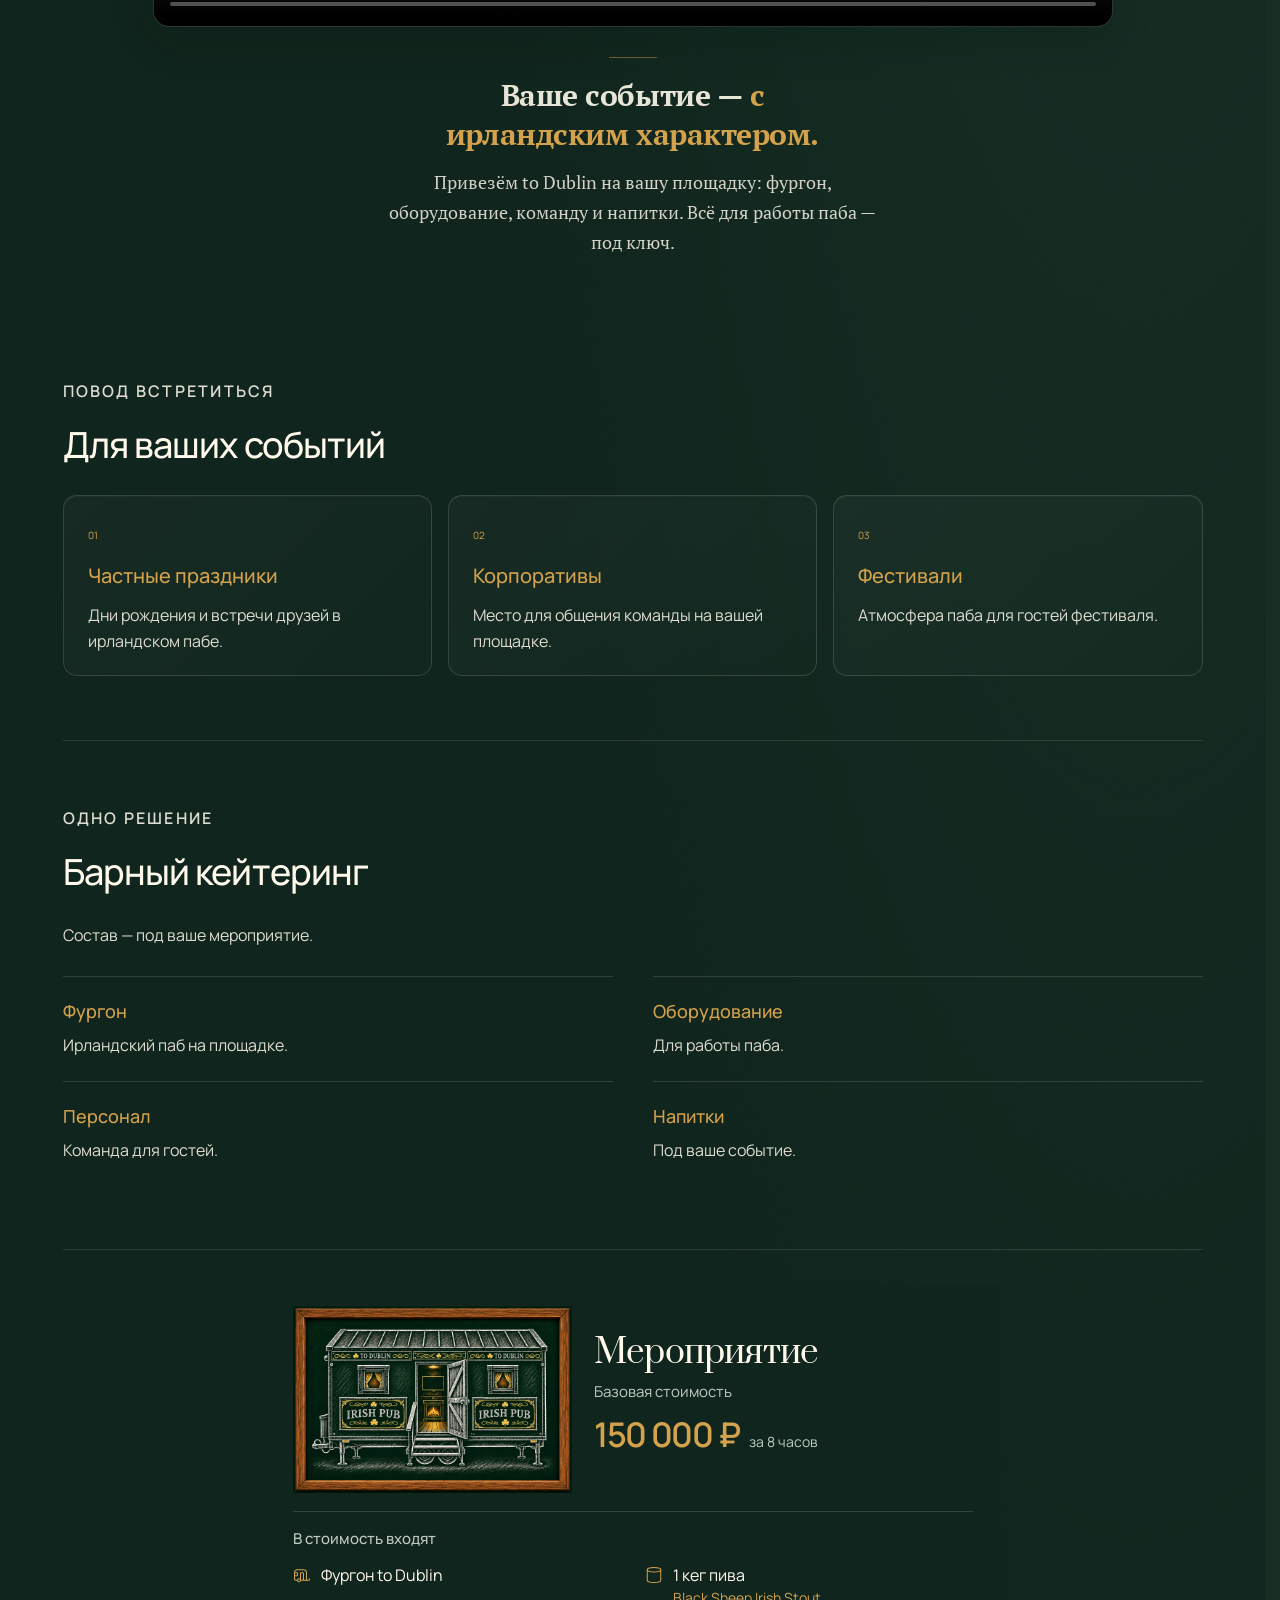
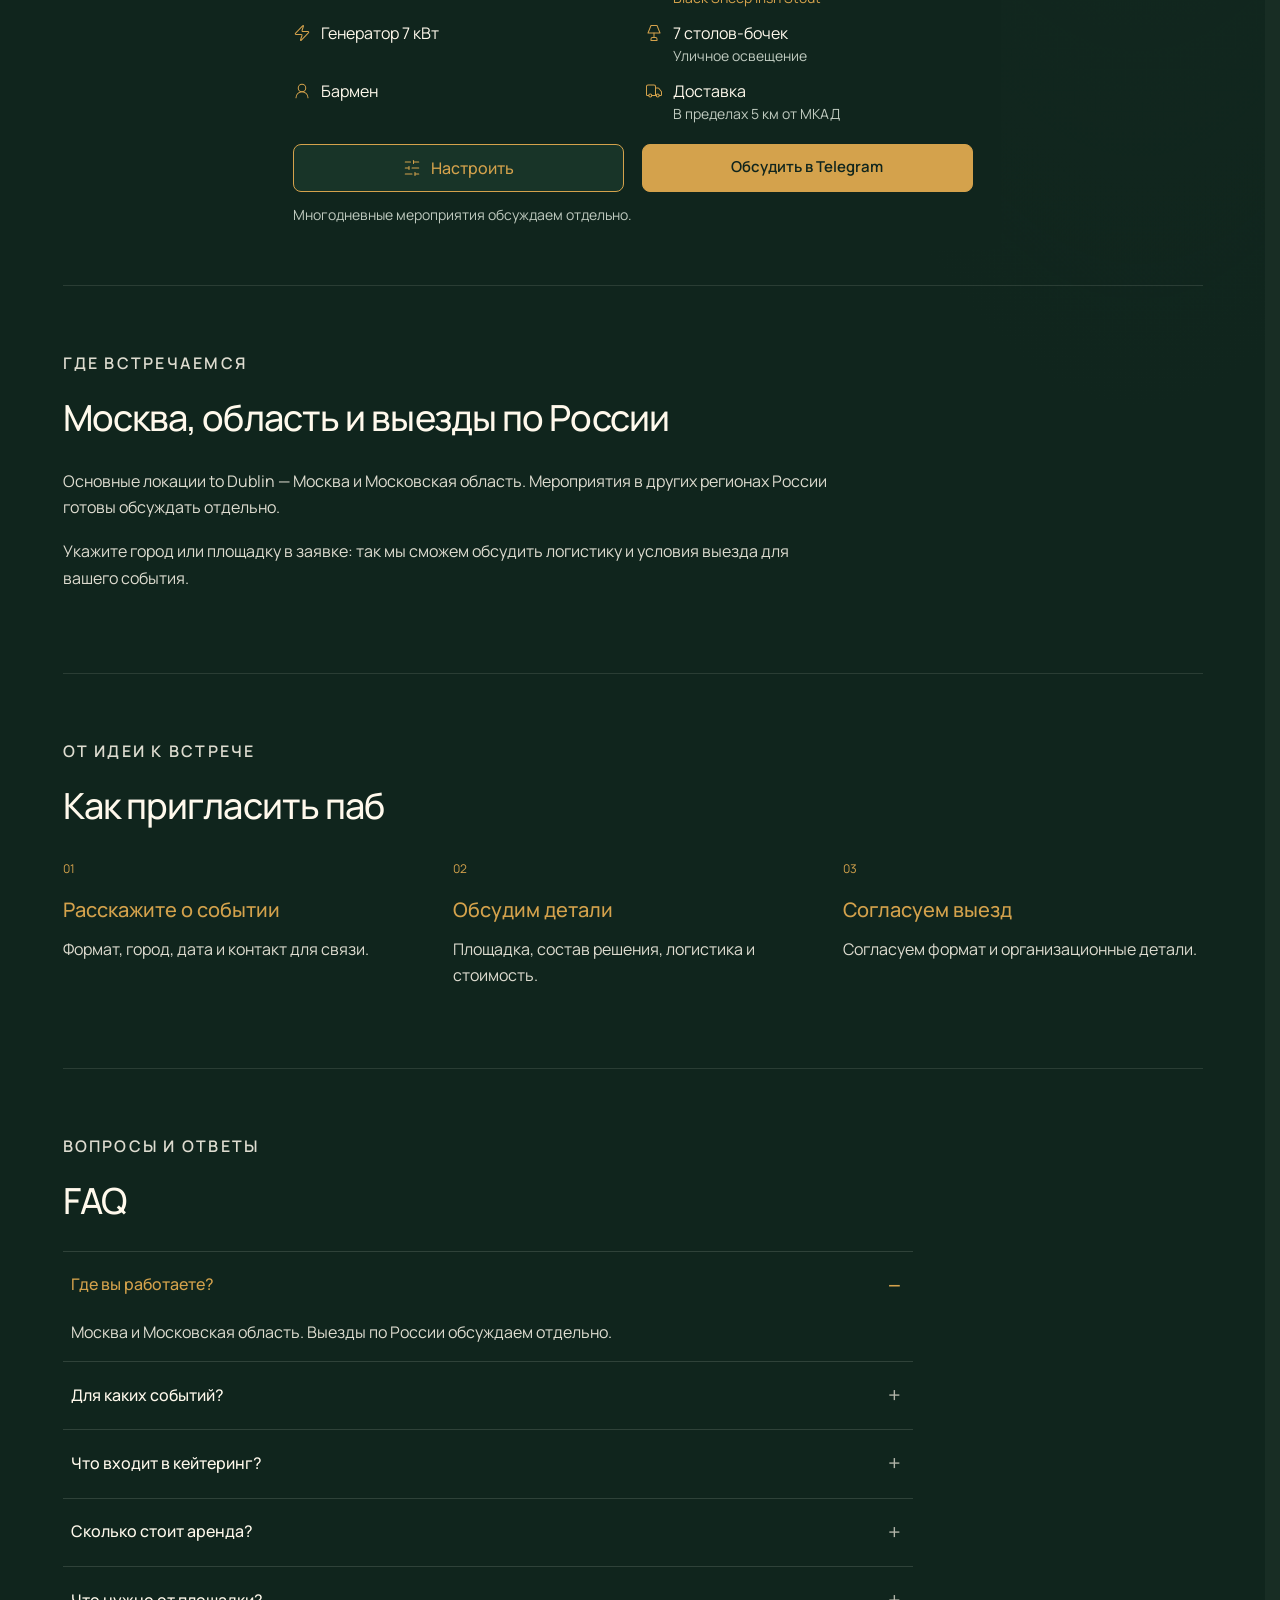
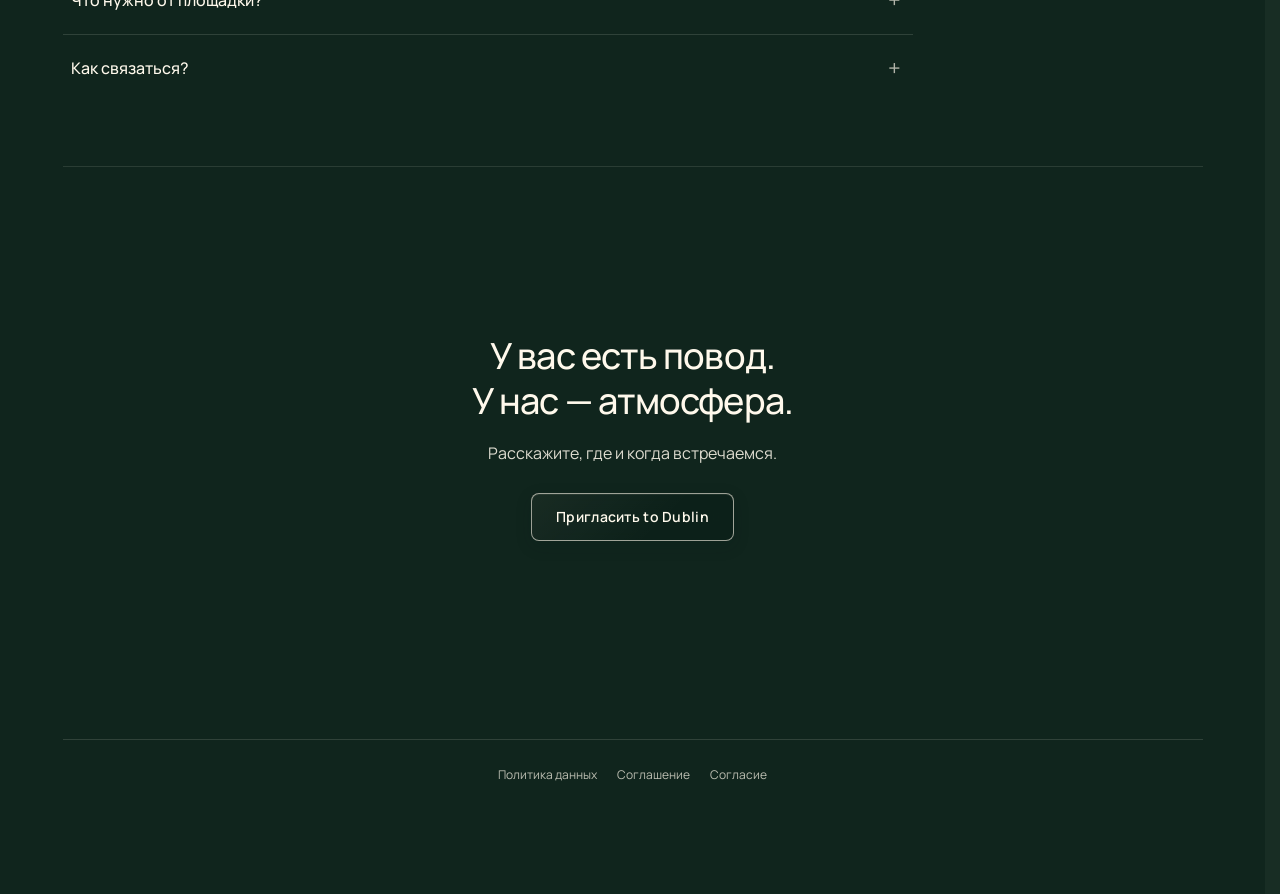
==== commit 3bee8319: "Open Telegram chat directly from inquiry buttons Replace the request screen and Yandex Forms test in" ====
--- a/index.html
+++ b/index.html
@@ -21,7 +21,7 @@
   <link rel="stylesheet" href="cookie-notice.css?v=1">
   <link rel="stylesheet" href="legal.css?v=1">
   <link rel="stylesheet" href="unified.css?v=lighting-quality-6">
-  <link rel="stylesheet" href="package-offer.css?v=yandex-test-1">
+  <link rel="stylesheet" href="package-offer.css?v=telegram-chat-1">
   <meta property="og:image" content="https://qwebdog.github.io/tdpub/social-preview.jpg?v=night-lights-1">
   <meta property="og:image:secure_url" content="https://qwebdog.github.io/tdpub/social-preview.jpg?v=night-lights-1">
   <meta property="og:image:type" content="image/jpeg">
@@ -73,7 +73,7 @@
       <p class="brand-subtitle">мобильный паб</p>
       <div class="hero-actions">
         <a class="primary-button about-link" href="#overview">О нас</a>
-        <button class="primary-button invite-link" type="button" data-open-inquiry>Пригласить паб</button>
+        <a class="primary-button invite-link" href="https://t.me/qwebdog" target="_blank" rel="noopener noreferrer" aria-label="Пригласить паб — открыть чат в Telegram">Пригласить паб</a>
       </div>
     </div>
     <footer class="scene-footer">
@@ -179,7 +179,7 @@
   <line x1="8" x2="8" y1="10" y2="14" />
   <line x1="16" x2="16" y1="18" y2="22" />
 </svg><span id="td-configure-label">Настроить</span></button>
-      <button class="td-request-button cursor-interaction" id="td-request-base" type="button" aria-controls="td-request-panel">Отправить заявку</button>
+      <a class="td-request-button cursor-interaction" id="td-request-base" href="https://t.me/qwebdog" target="_blank" rel="noopener noreferrer">Обсудить в Telegram</a>
       <p class="td-selected-summary" id="td-selected-summary" role="status" aria-live="polite" hidden></p>
     </div>
     <section class="td-builder" id="td-builder-panel" aria-labelledby="td-builder-heading" hidden>
@@ -259,82 +259,13 @@
             <div id="td-barrels-row" hidden><dt id="td-removed-label">Убрано бочек: 0</dt><dd id="td-barrels-saving">0 ₽</dd></div>
             <div id="td-kegs-row" hidden><dt id="td-kegs-label">Дополнительные кеги</dt><dd id="td-kegs-charge">0 ₽</dd></div>
           </dl>
-          <button class="td-request-button cursor-interaction" id="td-request-open" type="button" aria-controls="td-request-panel">Отправить заявку</button>
+          <a class="td-request-button cursor-interaction" id="td-request-open" href="https://t.me/qwebdog" target="_blank" rel="noopener noreferrer">Обсудить в Telegram</a>
         </aside>
       </div>
     </section>
     <p class="td-day-note">Многодневные мероприятия обсуждаем отдельно.</p>
     </div>
-    <section id="td-request-panel" aria-labelledby="td-request-title" aria-describedby="td-preview-note" hidden>
-      <header class="td-request-heading">
-        <h3 class="td-request-title" id="td-request-title">Связаться с to Dublin</h3>
-        <button class="td-back cursor-interaction" id="td-request-back" type="button">Назад</button>
-      </header>
-      <p class="td-preview-note" id="td-preview-note">Макет формы — ввод данных и отправка пока отключены.</p>
-      <fieldset class="td-purpose" id="td-request-purpose-fields">
-        <legend class="td-purpose-label">Тема обращения</legend>
-        <div class="td-purpose-options">
-          <button class="td-purpose-choice cursor-interaction" id="td-request-purpose-event" data-request-purpose="event" type="button" aria-pressed="true">Мероприятие</button>
-          <button class="td-purpose-choice cursor-interaction" id="td-request-purpose-festival" data-request-purpose="festival" type="button" aria-pressed="false">Фестиваль</button>
-          <button class="td-purpose-choice cursor-interaction" id="td-request-purpose-partnership" data-request-purpose="partnership" type="button" aria-pressed="false">Сотрудничество</button>
-          <button class="td-purpose-choice cursor-interaction" id="td-request-purpose-other" data-request-purpose="other" type="button" aria-pressed="false">Другой вопрос</button>
-        </div>
-      </fieldset>
-      <div class="td-attach-control" id="td-attach-control">
-        <label class="td-attach-label cursor-interaction" for="td-request-attach">
-          <input id="td-request-attach" type="checkbox" aria-controls="td-request-summary" aria-describedby="td-attach-error">
-          <span>Приложить состав и расчёт</span>
-        </label>
-        <button class="td-back cursor-interaction" id="td-request-edit" type="button" hidden>Изменить расчёт</button>
-        <p class="td-attach-error" id="td-attach-error" role="alert" hidden>Исправьте ошибки в расчёте или снимите отметку, чтобы обратиться без него.</p>
-      </div>
-      <div class="td-request-grid" id="td-request-grid">
-        <aside class="td-request-summary" id="td-request-summary" aria-label="Выбранный состав и стоимость" hidden>
-          <p class="td-quote-label">Ваше мероприятие</p>
-          <output class="td-total" id="td-request-total" aria-live="polite">150 000 ₽</output>
-          <p class="td-duration" id="td-request-duration">Всего 8 часов</p>
-          <dl class="td-selection">
-            <div><dt>Генератор</dt><dd id="td-request-generator">7 кВт</dd></div>
-            <div><dt>Столы-бочки</dt><dd id="td-request-barrels">7 из 7</dd></div>
-            <div><dt>Пиво</dt><dd id="td-request-kegs">1 кег · Black Sheep Irish Stout</dd></div>
-          </dl>
-          <p class="td-selection-note">Фургон to Dublin, бармен, уличное освещение и доставка в пределах 5 км от МКАД включены.</p>
-        </aside>
-        <section class="td-yandex-panel" id="td-yandex-panel" aria-label="Тестовое заполнение Яндекс Формы" hidden>
-          <button class="td-request-button" id="td-yandex-start" type="button">Заполнить тестовую заявку</button>
-          <p class="td-yandex-status" id="td-yandex-status" role="status" aria-live="polite" hidden></p>
-          <div id="td-yandex-stage" hidden>
-            <button class="td-back" id="td-yandex-change" type="button">Изменить параметры</button>
-            <p class="td-yandex-note">При возврате к параметрам заполнение тестовой формы начнётся заново.</p>
-            <iframe class="td-yandex-frame" id="td-yandex-frame" title="Тестовая заявка to Dublin — Яндекс Формы" referrerpolicy="no-referrer"></iframe>
-            <a class="td-yandex-external" id="td-yandex-external" target="_blank" rel="noopener noreferrer">Открыть форму отдельно</a>
-          </div>
-        </section>
-        <form class="td-request-form" id="td-request-form" novalidate>
-          <fieldset class="td-form-fields" disabled aria-label="Неактивная форма заявки">
-            <input id="td-request-purpose" name="request_purpose" type="hidden" value="event">
-            <input id="td-request-config" name="configuration" type="hidden" disabled>
-            <label class="td-form-field" for="td-request-name">Ваше имя
-              <input class="td-form-input" id="td-request-name" name="name" type="text" autocomplete="given-name" placeholder="Как к вам обращаться" disabled>
-            </label>
-            <label class="td-form-field" for="td-request-contact">Телефон или email
-              <input class="td-form-input" id="td-request-contact" name="contact" type="text" placeholder="+7 … или name@example.ru" disabled>
-            </label>
-            <label class="td-form-field" id="td-request-date-field" for="td-request-date"><span id="td-request-date-label">Дата мероприятия, если известна</span>
-              <input class="td-form-input" id="td-request-date" name="event_date" type="date" disabled>
-            </label>
-            <label class="td-form-field" for="td-request-details"><span id="td-request-details-label">Детали мероприятия</span>
-              <textarea class="td-form-input" id="td-request-details" name="details" placeholder="Площадка, формат и число гостей" disabled></textarea>
-            </label>
-            <label class="td-consent" for="td-request-consent">
-              <input id="td-request-consent" name="consent" type="checkbox" disabled>
-              <span>Даю согласие на обработку персональных данных</span>
-            </label>
-            <button class="td-request-button" id="td-request-submit" type="submit" disabled>Отправить заявку</button>
-          </fieldset>
-        </form>
-      </div>
-    </section>
+
   </section>
   
 </div>
@@ -362,17 +293,17 @@
       <details name="faq"><summary>Что входит в кейтеринг?</summary><p>Мобильный паб, оборудование, персонал и напитки. Состав и условия согласуем под ваше событие.</p></details>
       <details name="faq" id="event-questions"><summary>Сколько стоит аренда?</summary><p>Базовая стоимость — 150&nbsp;000&nbsp;₽ за 8 часов. Продление — 15&nbsp;000&nbsp;₽ за каждый следующий час. Многодневные мероприятия обсуждаем отдельно. <a href="#package">Состав и расчёт стоимости</a>.</p></details>
       <details name="faq"><summary>Что нужно от площадки?</summary><p>Укажите город или площадку. Подъезд, размещение и условия работы паба обсудим при согласовании.</p></details>
-      <details name="faq"><summary>Как отправить заявку?</summary><p>Откройте форму и выберите тему обращения. Состав мероприятия выбирать необязательно. Пока отправка через сайт недоступна.</p></details>
+      <details name="faq"><summary>Как связаться?</summary><p>Нажмите «Пригласить паб» или «Обсудить в Telegram» — откроется наш чат. Напишите о мероприятии, приглашении на фестиваль или предложении о сотрудничестве.</p></details>
     </section>
     <section class="service-final" id="invitation">
       <h2>У вас есть повод.<br>У нас — атмосфера.</h2>
       <p>Расскажите, где и когда встречаемся.</p>
-      <button class="primary-button" type="button" data-open-inquiry>Пригласить to Dublin</button>
+      <a class="primary-button" href="https://t.me/qwebdog" target="_blank" rel="noopener noreferrer" aria-label="Пригласить to Dublin — открыть чат в Telegram">Пригласить to Dublin</a>
     </section>
   </main>
   <footer class="site-legal-footer"><nav class="legal-links" aria-label="Правовая информация"><a href="privacy.html" aria-label="Политика обработки персональных данных">Политика данных</a><a href="terms.html" aria-label="Соглашение об использовании сайта и подаче заявки">Соглашение</a><a href="consent.html" aria-label="Согласие на обработку персональных данных">Согласие</a></nav></footer>
   <div class="service-bottom-actions">
-    <button class="primary-button service-invite-button" type="button" data-open-inquiry>Пригласить паб</button>
+    <a class="primary-button service-invite-button" href="https://t.me/qwebdog" target="_blank" rel="noopener noreferrer" aria-label="Пригласить паб — открыть чат в Telegram">Пригласить паб</a>
   </div>
   <dialog id="serviceMenu" class="service-menu" aria-labelledby="serviceMenuTitle">
     <div class="service-menu-heading">
@@ -393,9 +324,7 @@
   </dialog>
   <script src="media-loader.js?v=1"></script>
   <script src="app.js?v=clean-hero-12"></script>
-  <script src="inquiry-config.js?v=yandex-test-1"></script>
-  <script src="package-inquiry-yandex.js?v=yandex-test-1"></script>
-  <script src="package-offer.js?v=yandex-test-1"></script>
+  <script src="package-offer.js?v=telegram-chat-1"></script>
   <script src="service-panels.js?v=full-package-1"></script>
   <script src="cookie-notice.js?v=1"></script>
 </body>
--- a/package-offer.css
+++ b/package-offer.css
@@ -59,7 +59,7 @@
     #td-configurator-request .td-breakdown>div{display:flex;justify-content:space-between;flex-wrap:wrap;gap:4px 12px;margin-bottom:8px;font-size:14px;line-height:1.5}
     #td-configurator-request .td-breakdown dt{min-width:0;flex:1 1 90px;color:var(--td-muted)}
     #td-configurator-request .td-breakdown dd{max-width:100%;margin:0 0 0 auto;text-align:right;color:var(--td-ink);overflow-wrap:anywhere;font-variant-numeric:tabular-nums}
-    #td-configurator-request .td-request-button{display:block;width:100%;min-height:48px;margin-top:12px;padding:11px 16px;border:1px solid var(--td-gold);border-radius:8px;background:var(--td-gold);color:var(--td-bg);font:600 15px/1.5 Manrope,Arial,sans-serif;transition:background .15s}
+    #td-configurator-request .td-request-button{display:block;width:100%;min-height:48px;margin-top:12px;padding:11px 16px;border:1px solid var(--td-gold);border-radius:8px;background:var(--td-gold);color:var(--td-bg);font:600 15px/1.5 Manrope,Arial,sans-serif;text-align:center;text-decoration:none;cursor:pointer;transition:background .15s}
     #td-configurator-request .td-request-button:hover:not(:disabled){background:#e0b871}
     #td-configurator-request .td-request-button:disabled{opacity:.45}
     #td-configurator-request .td-configure-actions .td-configure{flex:1 1 180px}
@@ -82,11 +82,6 @@
     #td-configurator-request .td-attach-label input{width:18px;height:18px;flex:0 0 18px;margin:0;accent-color:var(--td-gold)}
     #td-configurator-request .td-attach-error{flex:1 0 100%;margin:3px 0 0;font-size:14px;line-height:1.5;color:#ffc3b1}
     #td-configurator-request .td-request-grid:not(.has-configuration) .td-request-form{width:100%;max-width:580px}
-    #td-configurator-request .td-request-grid.is-yandex-test,#td-configurator-request .td-request-grid.is-yandex-test.has-configuration{grid-template-columns:minmax(0,1fr)}
-    #td-configurator-request .td-yandex-panel{min-width:0;width:100%}
-    #td-configurator-request .td-yandex-frame{display:block;width:100%;height:1250px;margin:12px 0;border:0;border-radius:8px;background:var(--td-input)}
-    #td-configurator-request .td-yandex-note,#td-configurator-request .td-yandex-status{margin:8px 0;font-size:14px;line-height:1.5;color:var(--td-muted)}
-    #td-configurator-request .td-yandex-external{display:inline-flex;align-items:center;min-height:44px;font-size:14px;line-height:1.5;color:var(--td-gold);text-underline-offset:4px}
     #td-configurator-request .td-request-summary{min-width:0;padding:18px;border-radius:12px;background:var(--td-panel)}
     #td-configurator-request .td-selection{margin:0;padding-top:12px;border-top:1px solid var(--td-line)}
     #td-configurator-request .td-selection>div{display:flex;justify-content:space-between;flex-wrap:wrap;gap:3px 12px;margin-bottom:11px;font-size:14px;line-height:1.5}
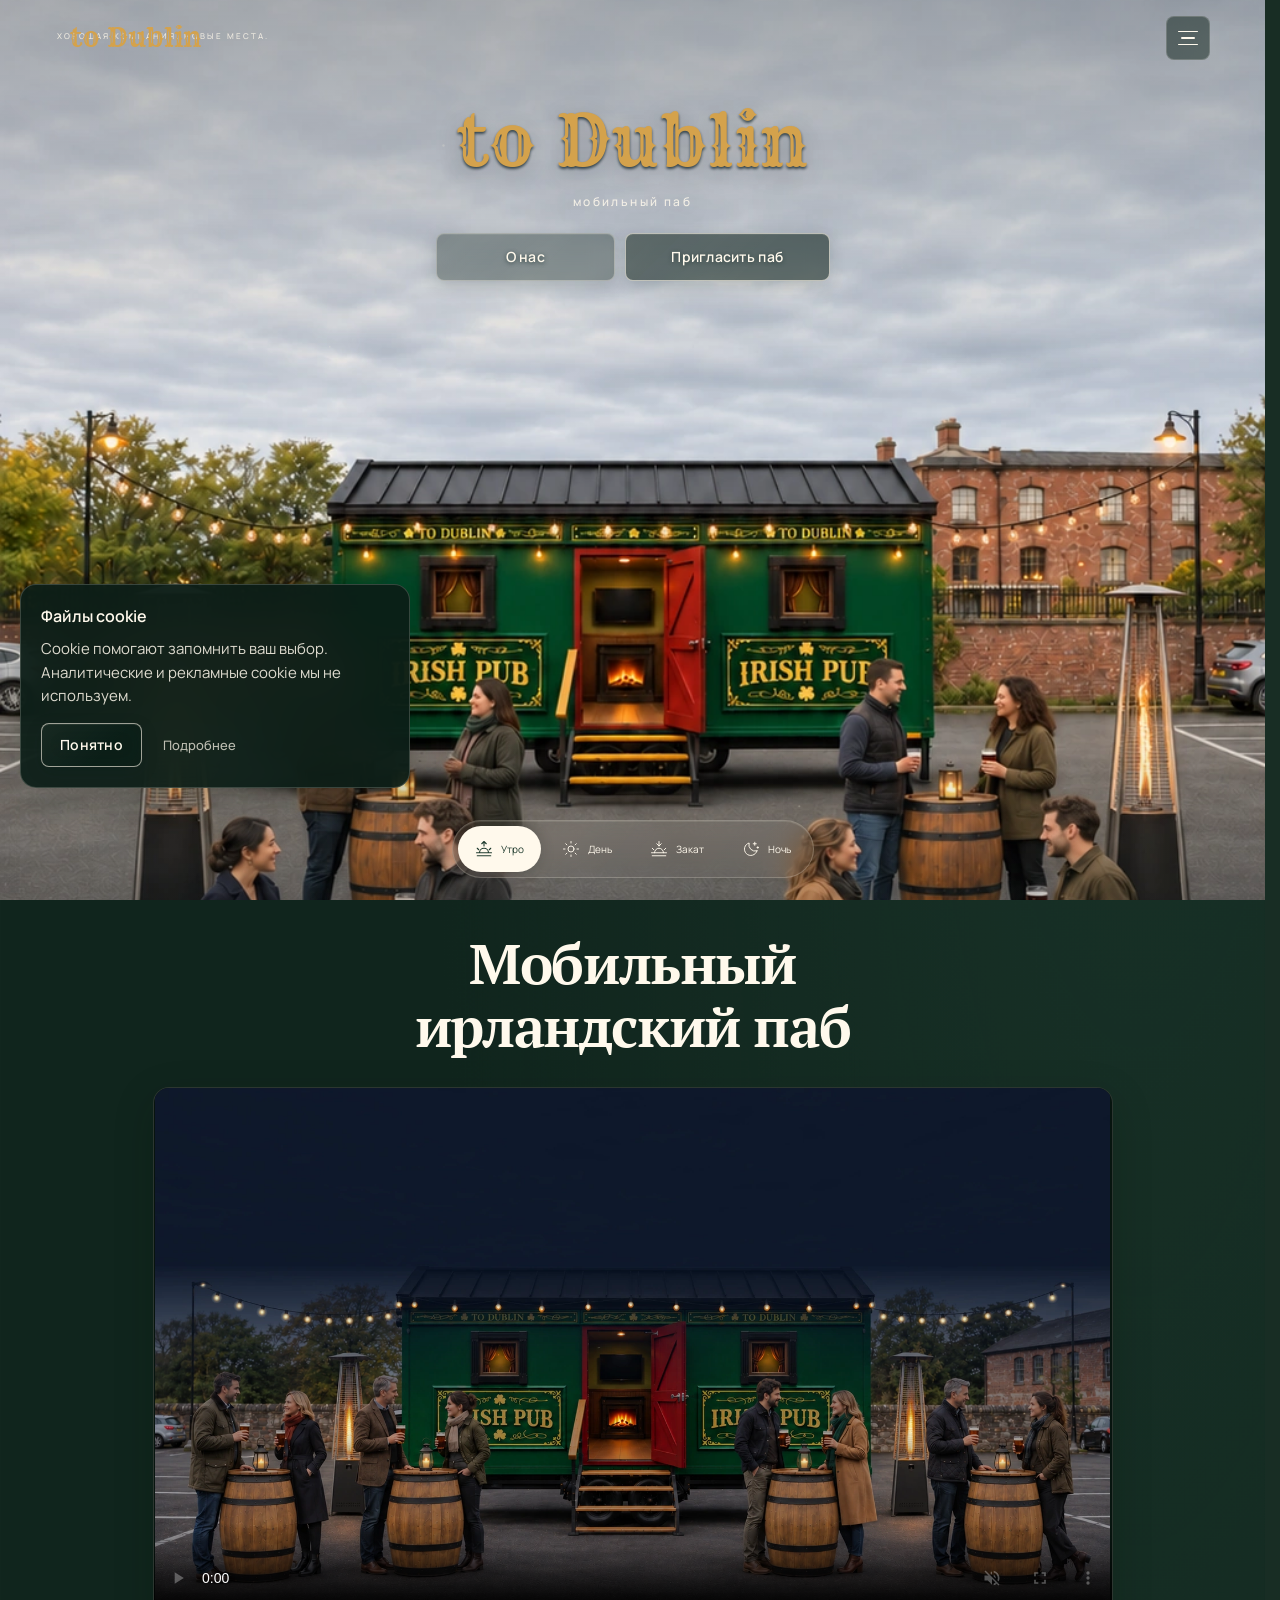
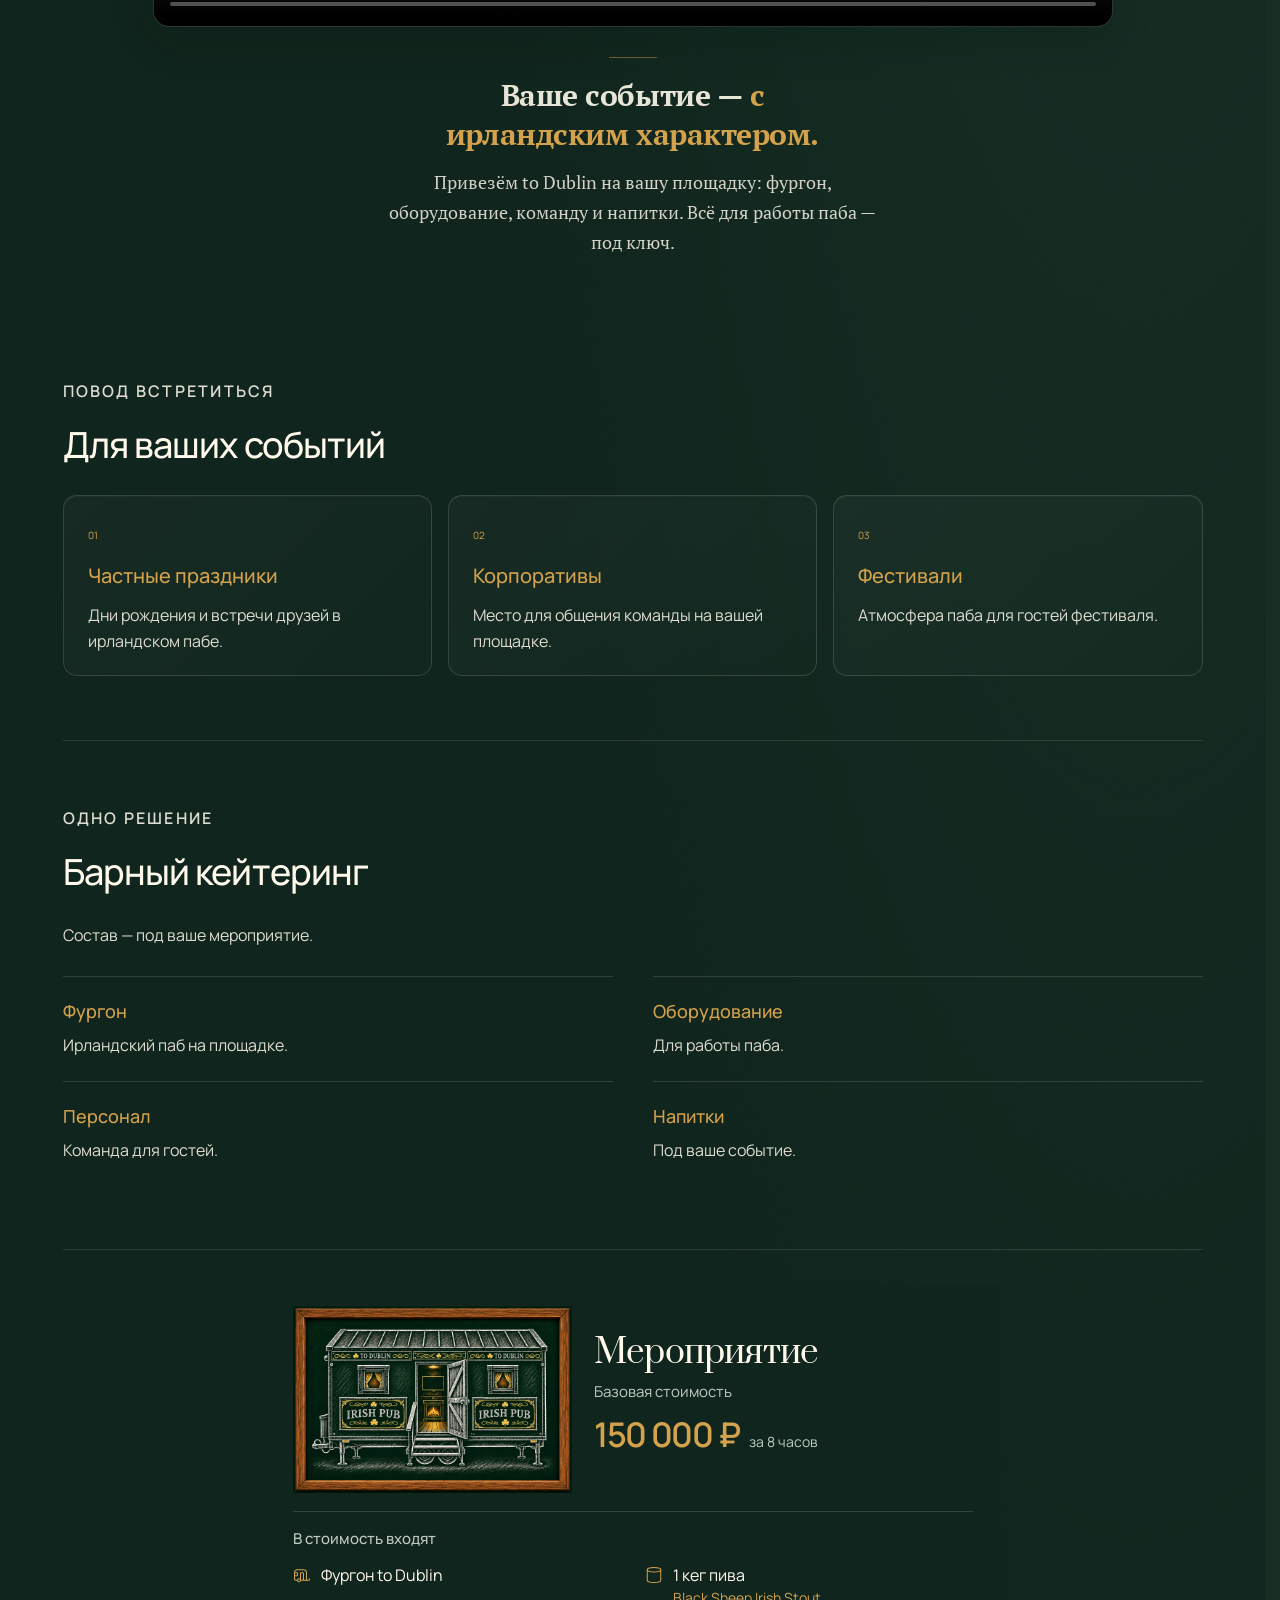
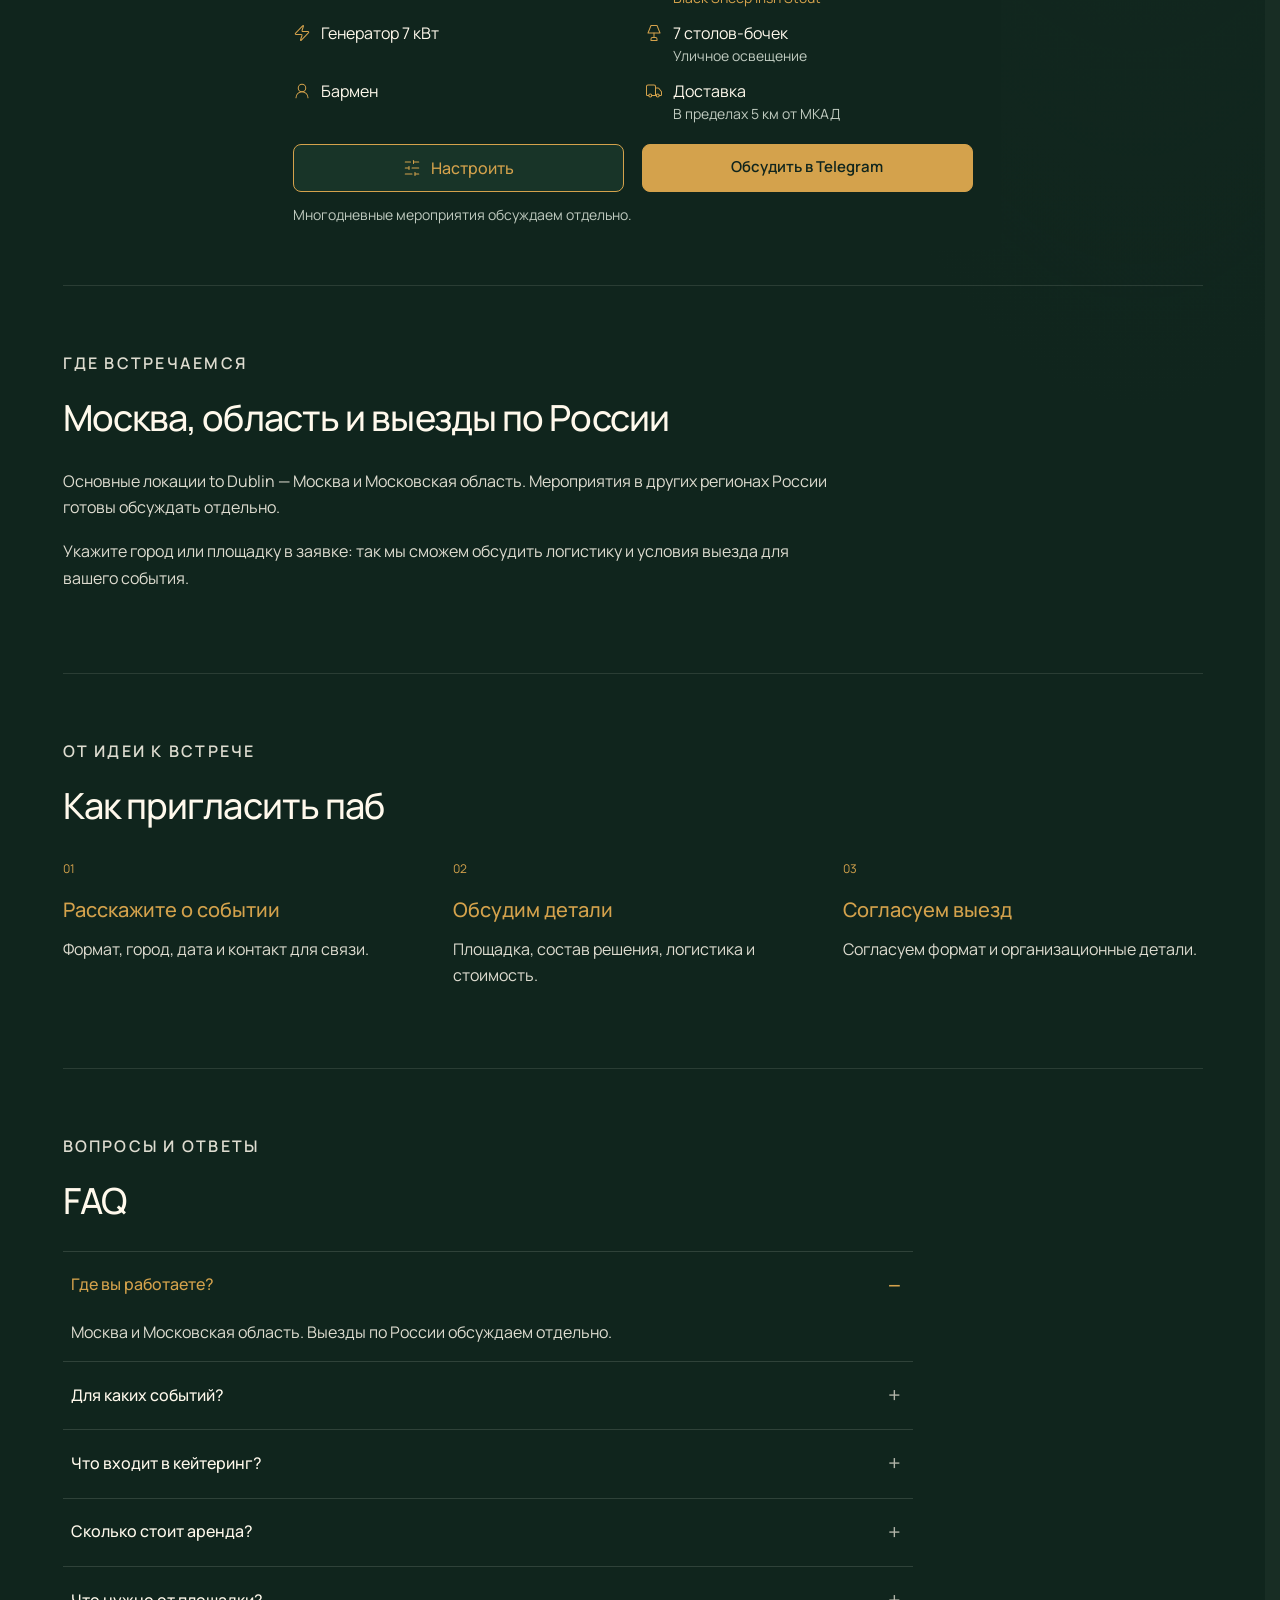
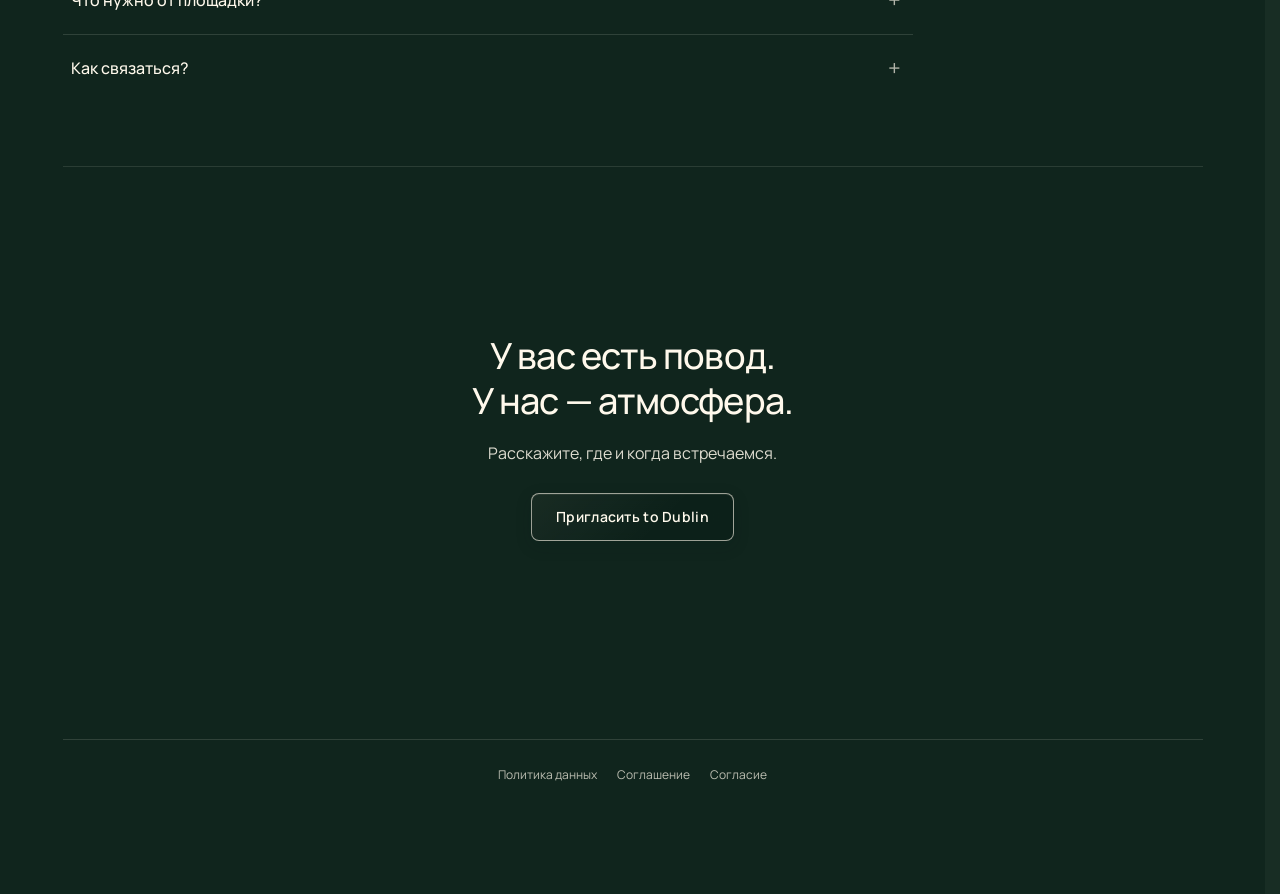
==== commit b6702f9a: "Add hosting-ready photo and pricing administration Manage photo selection/order and five calculator " ====
--- a/index.html
+++ b/index.html
@@ -22,6 +22,7 @@
   <link rel="stylesheet" href="legal.css?v=1">
   <link rel="stylesheet" href="unified.css?v=lighting-quality-6">
   <link rel="stylesheet" href="package-offer.css?v=telegram-chat-1">
+  <link rel="stylesheet" href="gallery.css?v=admin-content-1">
   <meta property="og:image" content="https://qwebdog.github.io/tdpub/social-preview.jpg?v=night-lights-1">
   <meta property="og:image:secure_url" content="https://qwebdog.github.io/tdpub/social-preview.jpg?v=night-lights-1">
   <meta property="og:image:type" content="image/jpeg">
@@ -105,6 +106,16 @@
         <article><span>03</span><h3>Фестивали</h3><p>Атмосфера паба для гостей фестиваля.</p></article>
       </div>
     </section>
+    <section class="service-section td-gallery" id="gallery" aria-labelledby="galleryTitle" data-gallery-state="awaiting-photos" hidden>
+      <div class="td-gallery-header">
+        <div>
+          <p class="service-eyebrow">В хорошей компании</p>
+          <h2 id="galleryTitle">Атмосфера в кадре</h2>
+        </div>
+        <p class="td-gallery-description">Свой паб, тёплый свет и люди, с которыми хорошо.</p>
+      </div>
+      <div class="td-gallery-grid"></div>
+    </section>
     <section class="service-section" id="included">
       <p class="service-eyebrow">Одно решение</p>
       <h2>Барный кейтеринг</h2>
@@ -129,7 +140,7 @@
     <header class="td-offer-heading">
       <h2 id="td-package-heading" aria-label="Название комплекта">Мероприятие</h2>
       <p class="td-offer-description">Базовая стоимость</p>
-      <p class="td-base-price">150 000 ₽<span class="td-price-note">за 8 часов</span></p>
+      <p class="td-base-price"><span id="td-base-price-value">150 000 ₽</span><span class="td-price-note">за 8 часов</span></p>
     </header>
     </div>
     </div>
@@ -253,9 +264,9 @@
           <output class="td-total" id="td-total" aria-live="polite" aria-atomic="true">150 000 ₽</output>
           <p class="td-duration" id="td-duration">Всего 8 часов</p>
           <dl class="td-breakdown" id="td-breakdown" hidden>
-            <div><dt id="td-base-label">Базовые 8 часов</dt><dd>150 000 ₽</dd></div>
+            <div><dt id="td-base-label">Базовые 8 часов</dt><dd id="td-base-breakdown-value">150 000 ₽</dd></div>
             <div id="td-hours-row" hidden><dt id="td-extension-label">Продление</dt><dd id="td-hours-charge">0 ₽</dd></div>
-            <div id="td-generator-row" hidden><dt>Без генератора</dt><dd>−20 000 ₽</dd></div>
+            <div id="td-generator-row" hidden><dt>Без генератора</dt><dd id="td-generator-discount-value">−20 000 ₽</dd></div>
             <div id="td-barrels-row" hidden><dt id="td-removed-label">Убрано бочек: 0</dt><dd id="td-barrels-saving">0 ₽</dd></div>
             <div id="td-kegs-row" hidden><dt id="td-kegs-label">Дополнительные кеги</dt><dd id="td-kegs-charge">0 ₽</dd></div>
           </dl>
@@ -291,7 +302,7 @@
       <details name="faq" open><summary>Где вы работаете?</summary><p>Москва и Московская область. Выезды по России обсуждаем отдельно.</p></details>
       <details name="faq"><summary>Для каких событий?</summary><p>Частные праздники, корпоративы и фестивали. Другой повод? Расскажите о нём в заявке.</p></details>
       <details name="faq"><summary>Что входит в кейтеринг?</summary><p>Мобильный паб, оборудование, персонал и напитки. Состав и условия согласуем под ваше событие.</p></details>
-      <details name="faq" id="event-questions"><summary>Сколько стоит аренда?</summary><p>Базовая стоимость — 150&nbsp;000&nbsp;₽ за 8 часов. Продление — 15&nbsp;000&nbsp;₽ за каждый следующий час. Многодневные мероприятия обсуждаем отдельно. <a href="#package">Состав и расчёт стоимости</a>.</p></details>
+      <details name="faq" id="event-questions"><summary>Сколько стоит аренда?</summary><p>Базовая стоимость — <span id="td-faq-base-price">150&nbsp;000&nbsp;₽</span> за 8 часов. Продление — <span id="td-faq-extra-hour-price">15&nbsp;000&nbsp;₽</span> за каждый следующий час. Многодневные мероприятия обсуждаем отдельно. <a href="#package">Состав и расчёт стоимости</a>.</p></details>
       <details name="faq"><summary>Что нужно от площадки?</summary><p>Укажите город или площадку. Подъезд, размещение и условия работы паба обсудим при согласовании.</p></details>
       <details name="faq"><summary>Как связаться?</summary><p>Нажмите «Пригласить паб» или «Обсудить в Telegram» — откроется наш чат. Напишите о мероприятии, приглашении на фестиваль или предложении о сотрудничестве.</p></details>
     </section>
@@ -305,6 +316,26 @@
   <div class="service-bottom-actions">
     <a class="primary-button service-invite-button" href="https://t.me/qwebdog" target="_blank" rel="noopener noreferrer" aria-label="Пригласить паб — открыть чат в Telegram">Пригласить паб</a>
   </div>
+  <dialog id="galleryLightbox" class="td-gallery-lightbox" aria-labelledby="galleryLightboxTitle" aria-describedby="galleryCaption">
+    <div class="td-gallery-lightbox-header">
+      <p id="galleryLightboxTitle">to Dublin · в кадре</p>
+      <button class="td-gallery-close cursor-interaction" type="button" data-gallery-close aria-label="Закрыть фотографии" autofocus>×</button>
+    </div>
+    <div class="td-gallery-viewport">
+      <img id="galleryPhoto" alt="" decoding="async">
+      <p class="td-gallery-loading" id="galleryLoading" role="status" aria-live="polite" hidden></p>
+    </div>
+    <div class="td-gallery-lightbox-footer">
+      <div class="td-gallery-lightbox-caption">
+        <p id="galleryCaption"></p>
+        <span id="galleryPosition" aria-live="polite"></span>
+      </div>
+      <div class="td-gallery-controls" aria-label="Перелистывание фотографий">
+        <button class="td-gallery-control cursor-interaction" type="button" data-gallery-previous>Назад</button>
+        <button class="td-gallery-control cursor-interaction" type="button" data-gallery-next>Далее</button>
+      </div>
+    </div>
+  </dialog>
   <dialog id="serviceMenu" class="service-menu" aria-labelledby="serviceMenuTitle">
     <div class="service-menu-heading">
       <p id="serviceMenuTitle">Разделы страницы</p>
@@ -314,6 +345,7 @@
       <a href="#experience">Главный экран</a>
       <a href="#overview">О пабе</a>
       <a href="#format">Форматы мероприятий</a>
+      <a href="#gallery" hidden>Фотографии</a>
       <a href="#included">Барный кейтеринг</a>
       <a href="#package">Мероприятие и стоимость</a>
       <a href="#geography">География</a>
@@ -324,8 +356,10 @@
   </dialog>
   <script src="media-loader.js?v=1"></script>
   <script src="app.js?v=clean-hero-12"></script>
-  <script src="package-offer.js?v=telegram-chat-1"></script>
-  <script src="service-panels.js?v=full-package-1"></script>
+  <script src="site-content.js?v=admin-content-1"></script>
+  <script src="package-offer.js?v=admin-content-1"></script>
+  <script src="gallery.js?v=admin-content-1"></script>
+  <script src="service-panels.js?v=admin-content-1"></script>
   <script src="cookie-notice.js?v=1"></script>
 </body>
 </html>
--- a/gallery.css
+++ b/gallery.css
@@ -0,0 +1,61 @@
+.td-gallery{--gallery-gold:#d4a24c;--gallery-ink:#fff9ec;--gallery-muted:#c0cbc0;--gallery-surface:#10251d;--gallery-line:#fff9ec26}
+.td-gallery-header{display:flex;align-items:flex-end;justify-content:space-between;gap:24px;margin-bottom:26px}
+#gallery .td-gallery-header h2{margin:0;font-family:Prata,Georgia,serif;font-size:clamp(30px,4vw,44px);font-weight:400;line-height:1.25;letter-spacing:-.025em}
+.td-gallery-header .service-eyebrow{margin:0 0 12px;color:var(--gallery-gold)}
+#gallery .td-gallery-description{max-width:31ch;margin:0;color:var(--gallery-muted);font-size:16px;line-height:1.6}
+.td-gallery-grid{display:grid;grid-template-columns:minmax(0,1.65fr) minmax(0,1fr);grid-template-rows:repeat(2,minmax(0,1fr));gap:12px;height:clamp(360px,43vw,510px)}
+.td-gallery-tile{position:relative;display:block;min-width:0;min-height:0;overflow:hidden;border:1px solid var(--gallery-line);border-radius:14px;background:#0a1c14;color:var(--gallery-ink);text-decoration:none;isolation:isolate}
+.td-gallery-tile:first-child{grid-row:1 / span 2}
+.td-gallery-tile[hidden],.td-gallery[hidden],.service-menu a[href="#gallery"][hidden]{display:none!important}
+.td-gallery[data-gallery-count="1"] .td-gallery-tile:first-child{grid-column:1 / -1}
+.td-gallery[data-gallery-count="2"] .td-gallery-grid{grid-template-rows:1fr}
+.td-gallery[data-gallery-count="2"] .td-gallery-tile:first-child{grid-row:auto}
+.td-gallery-tile figure{height:100%;margin:0}
+.td-gallery-tile img{display:block;width:100%;height:100%;object-fit:cover;transition:transform .65s cubic-bezier(.19,1,.22,1)}
+.td-gallery-tile::after{content:'';position:absolute;inset:35% 0 0;z-index:0;pointer-events:none;background:linear-gradient(transparent,#04110cc9)}
+.td-gallery-tile figcaption{position:absolute;inset:auto 18px 16px;z-index:1;display:flex;align-items:flex-end;justify-content:space-between;gap:12px;font:500 16px/1.4 Manrope,Arial,sans-serif;text-shadow:0 1px 12px #07190d70}
+.td-gallery-tile:first-child figcaption{inset:auto 24px 22px;font-size:20px}
+.td-gallery-open{display:grid;place-items:center;flex:0 0 36px;width:36px;height:36px;border:1px solid #fff9ec5c;border-radius:50%;background:#0b21185c;backdrop-filter:blur(10px);-webkit-backdrop-filter:blur(10px);font-size:22px;font-weight:400;line-height:1;color:var(--gallery-ink)}
+.td-gallery-tile:hover img{transform:scale(1.035)}
+.td-gallery-tile:focus-visible{outline:2px solid var(--gallery-gold);outline-offset:4px}
+#gallery .td-gallery-preview-note{margin:14px 0 0;font-size:14px;line-height:1.6;color:var(--gallery-muted)}
+.td-gallery-lightbox{--gallery-gold:#d4a24c;position:fixed;inset:0;width:min(1240px,calc(100% - 40px));max-width:none;max-height:calc(100svh - 32px);margin:auto;padding:0;border:1px solid #fff9ec28;border-radius:18px;background:#091a14f2;color:#fff9ec;box-shadow:0 30px 100px #020d0999;overflow:auto;overscroll-behavior:contain;backdrop-filter:blur(24px);-webkit-backdrop-filter:blur(24px)}
+.td-gallery-lightbox::backdrop{background:#020e0bd9;backdrop-filter:blur(10px);-webkit-backdrop-filter:blur(10px)}
+.td-gallery-lightbox[hidden]{display:none!important}
+.td-gallery-lightbox-header{display:flex;align-items:center;justify-content:space-between;gap:16px;padding:12px 16px 12px 24px}
+.td-gallery-lightbox-header p{margin:0;font:400 16px/1.5 Prata,Georgia,serif;color:var(--gallery-gold)}
+.td-gallery-close{display:grid;place-items:center;width:44px;height:44px;flex:0 0 44px;padding:0;border:1px solid #fff9ec30;border-radius:50%;background:#fff9ec08;color:#fff9ec;font:400 26px/1 Arial,sans-serif;cursor:pointer}
+.td-gallery-close:hover{border-color:#d4a24c99;background:#fff9ec12}
+.td-gallery-viewport{position:relative;display:grid;place-items:center;min-height:120px;background:#06130e;touch-action:pan-y pinch-zoom}
+.td-gallery-viewport img{display:block;width:100%;height:auto;max-height:calc(100svh - 205px);object-fit:contain}
+.td-gallery-loading{position:absolute;inset:auto 0 16px;margin:0;text-align:center;color:#fff9ecbf;font:400 14px/1.6 Manrope,Arial,sans-serif;pointer-events:none}
+.td-gallery-loading[hidden]{display:none}
+.td-gallery-lightbox-footer{display:flex;align-items:center;justify-content:space-between;gap:12px 24px;flex-wrap:wrap;padding:18px 24px 22px}
+.td-gallery-lightbox-caption{min-width:0}
+.td-gallery-lightbox-caption p{margin:0;font:500 16px/1.5 Manrope,Arial,sans-serif}
+.td-gallery-lightbox-caption span{display:block;margin-top:3px;color:#c0cbc0;font:400 14px/1.5 Manrope,Arial,sans-serif;font-variant-numeric:tabular-nums}
+.td-gallery-controls{display:flex;gap:8px;margin-left:auto}
+.td-gallery-control{min-width:92px;min-height:44px;padding:10px 18px;border:1px solid #fff9ec32;border-radius:8px;background:#fff9ec05;color:#fff9ec;font:500 14px/1.5 Manrope,Arial,sans-serif;cursor:pointer;transition:background .2s,border-color .2s}
+.td-gallery-control:hover{border-color:#d4a24c99;background:#fff9ec0c}
+.td-gallery-control:disabled{opacity:.35;cursor:default}
+.td-gallery-control:focus-visible,.td-gallery-close:focus-visible{outline:2px solid var(--gallery-gold);outline-offset:3px}
+@media(max-width:700px){
+ .td-gallery-header{display:block;margin-bottom:20px}
+ #gallery .td-gallery-header h2{font-size:32px}
+ #gallery .td-gallery-description{max-width:34ch;margin-top:14px}
+ .td-gallery-grid{grid-template-columns:repeat(2,minmax(0,1fr));grid-template-rows:auto auto;height:auto;gap:8px}
+ .td-gallery-tile{aspect-ratio:1.2;border-radius:10px}
+ .td-gallery-tile:first-child{grid-column:1 / -1;grid-row:auto;aspect-ratio:4/3}
+ .td-gallery[data-gallery-count="2"] .td-gallery-tile:nth-child(2){grid-column:1 / -1;aspect-ratio:2}
+ .td-gallery-tile figcaption{inset:auto 10px 10px;font-size:14px;gap:6px}
+ .td-gallery-tile:first-child figcaption{inset:auto 18px 16px;font-size:18px}
+ .td-gallery-open{width:30px;height:30px;flex-basis:30px;font-size:20px}
+ .td-gallery-lightbox{width:calc(100% - 16px);max-height:calc(100svh - 16px);border-radius:14px}
+ .td-gallery-lightbox-header{padding:8px 10px 8px 18px}
+ .td-gallery-lightbox-footer{padding:16px;gap:14px}
+ .td-gallery-lightbox-caption{flex-basis:100%}
+ .td-gallery-controls{width:100%;margin-left:0}
+ .td-gallery-control{flex:1}
+ .td-gallery-viewport img{max-height:calc(100svh - 245px)}
+}
+@media(prefers-reduced-motion:reduce){.td-gallery-tile img,.td-gallery-control{transition:none}.td-gallery-tile:hover img{transform:none}}
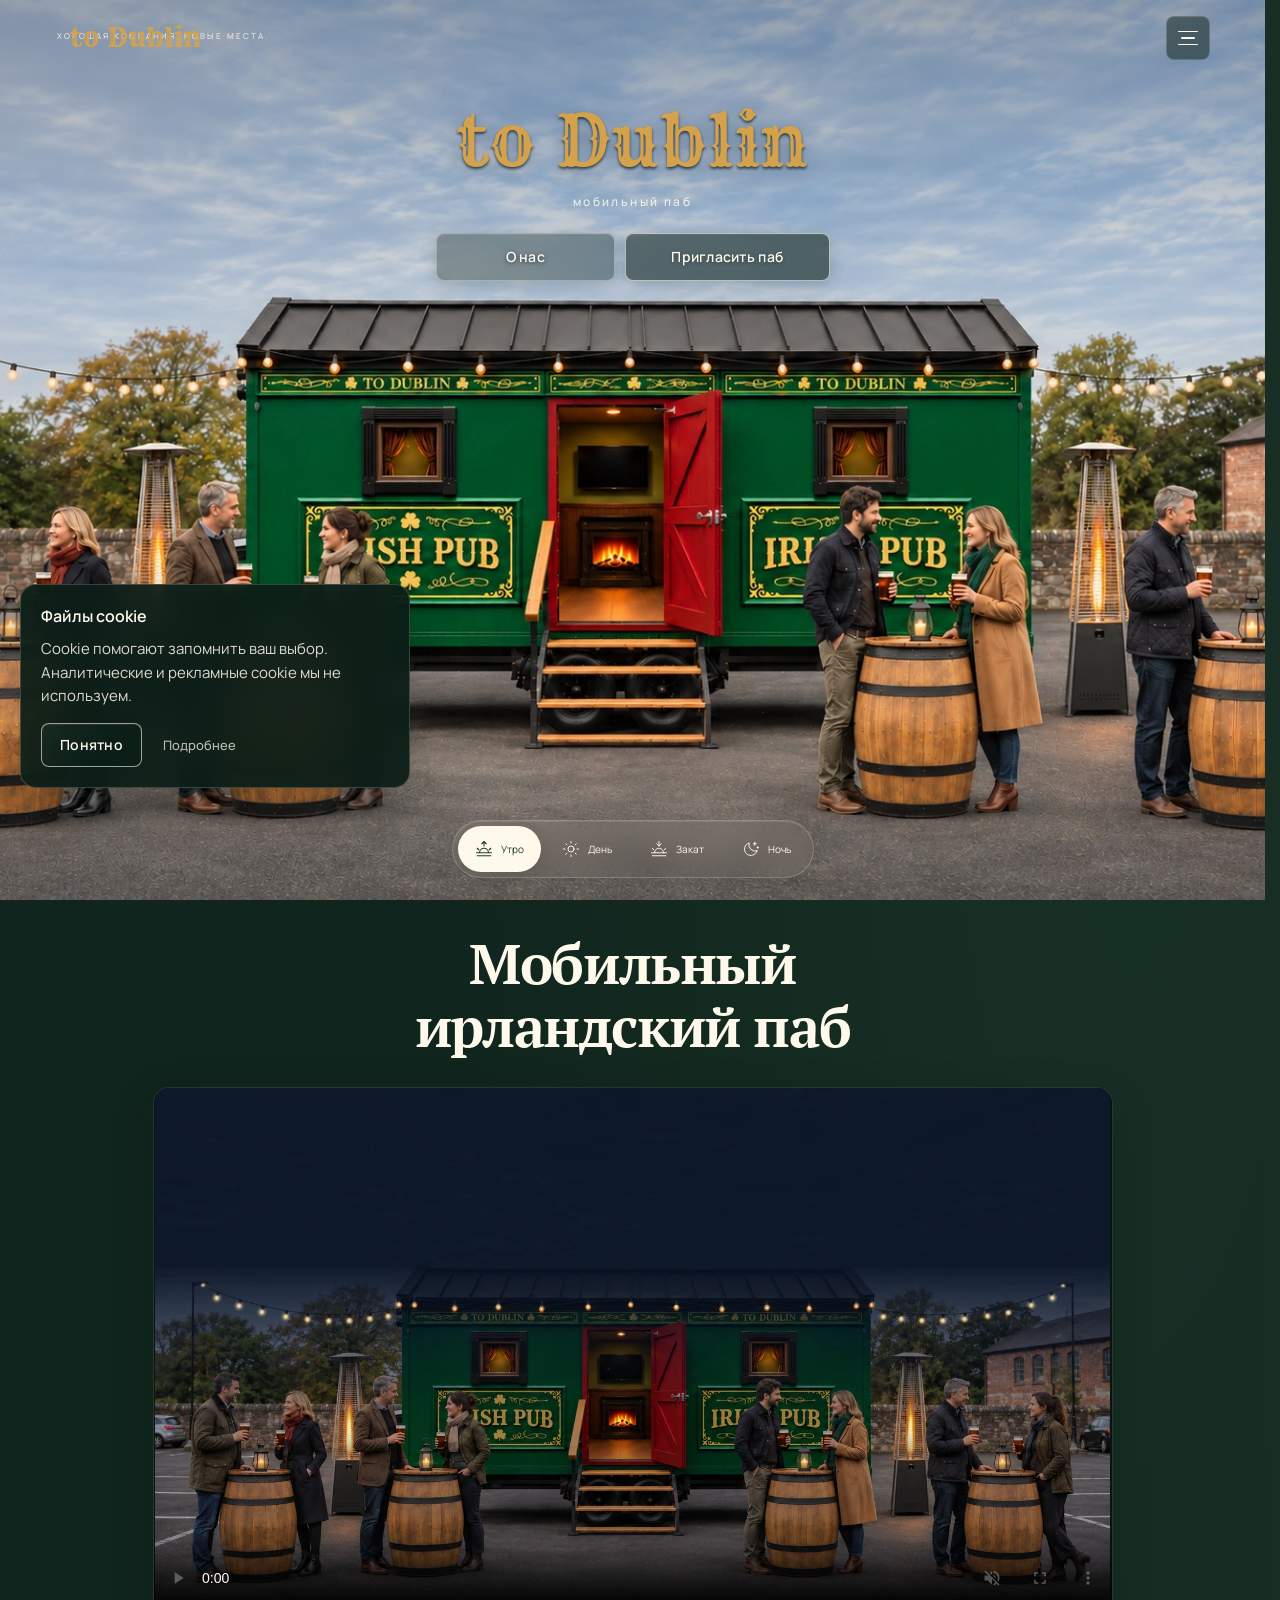
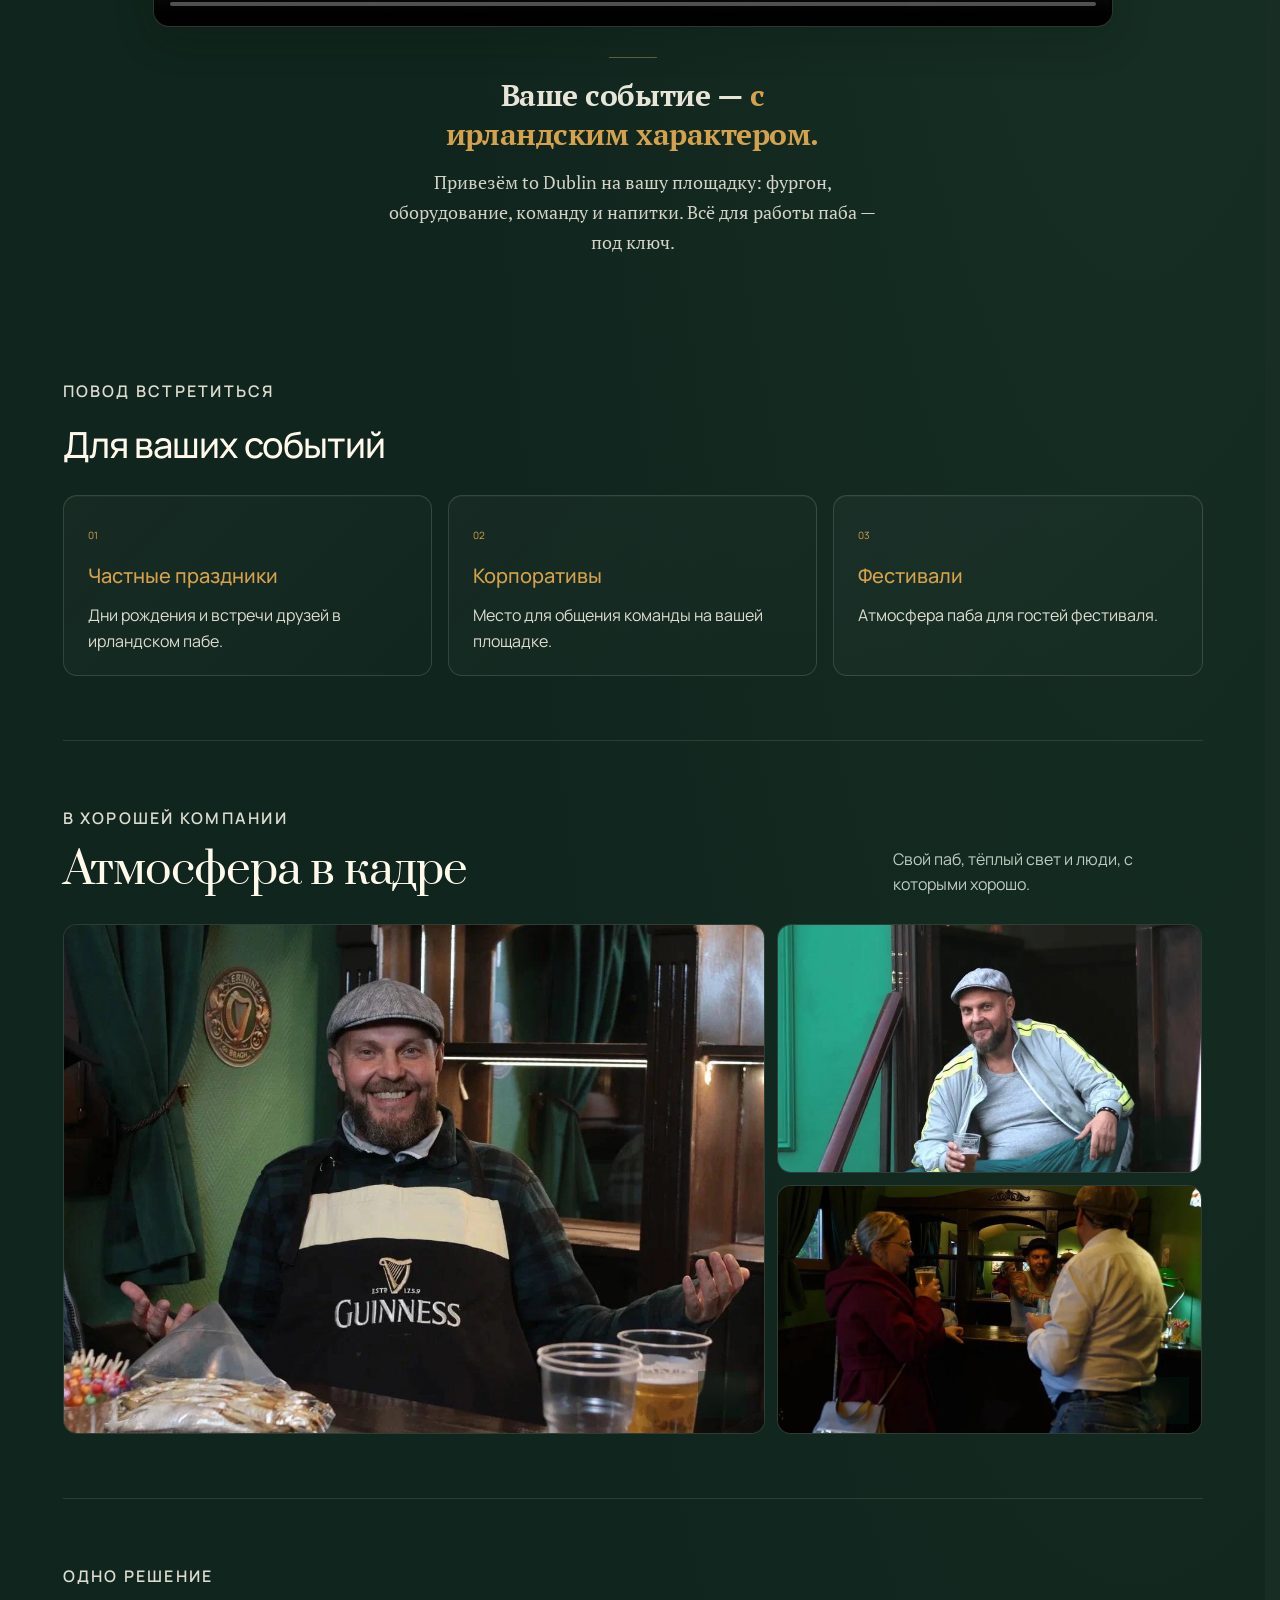
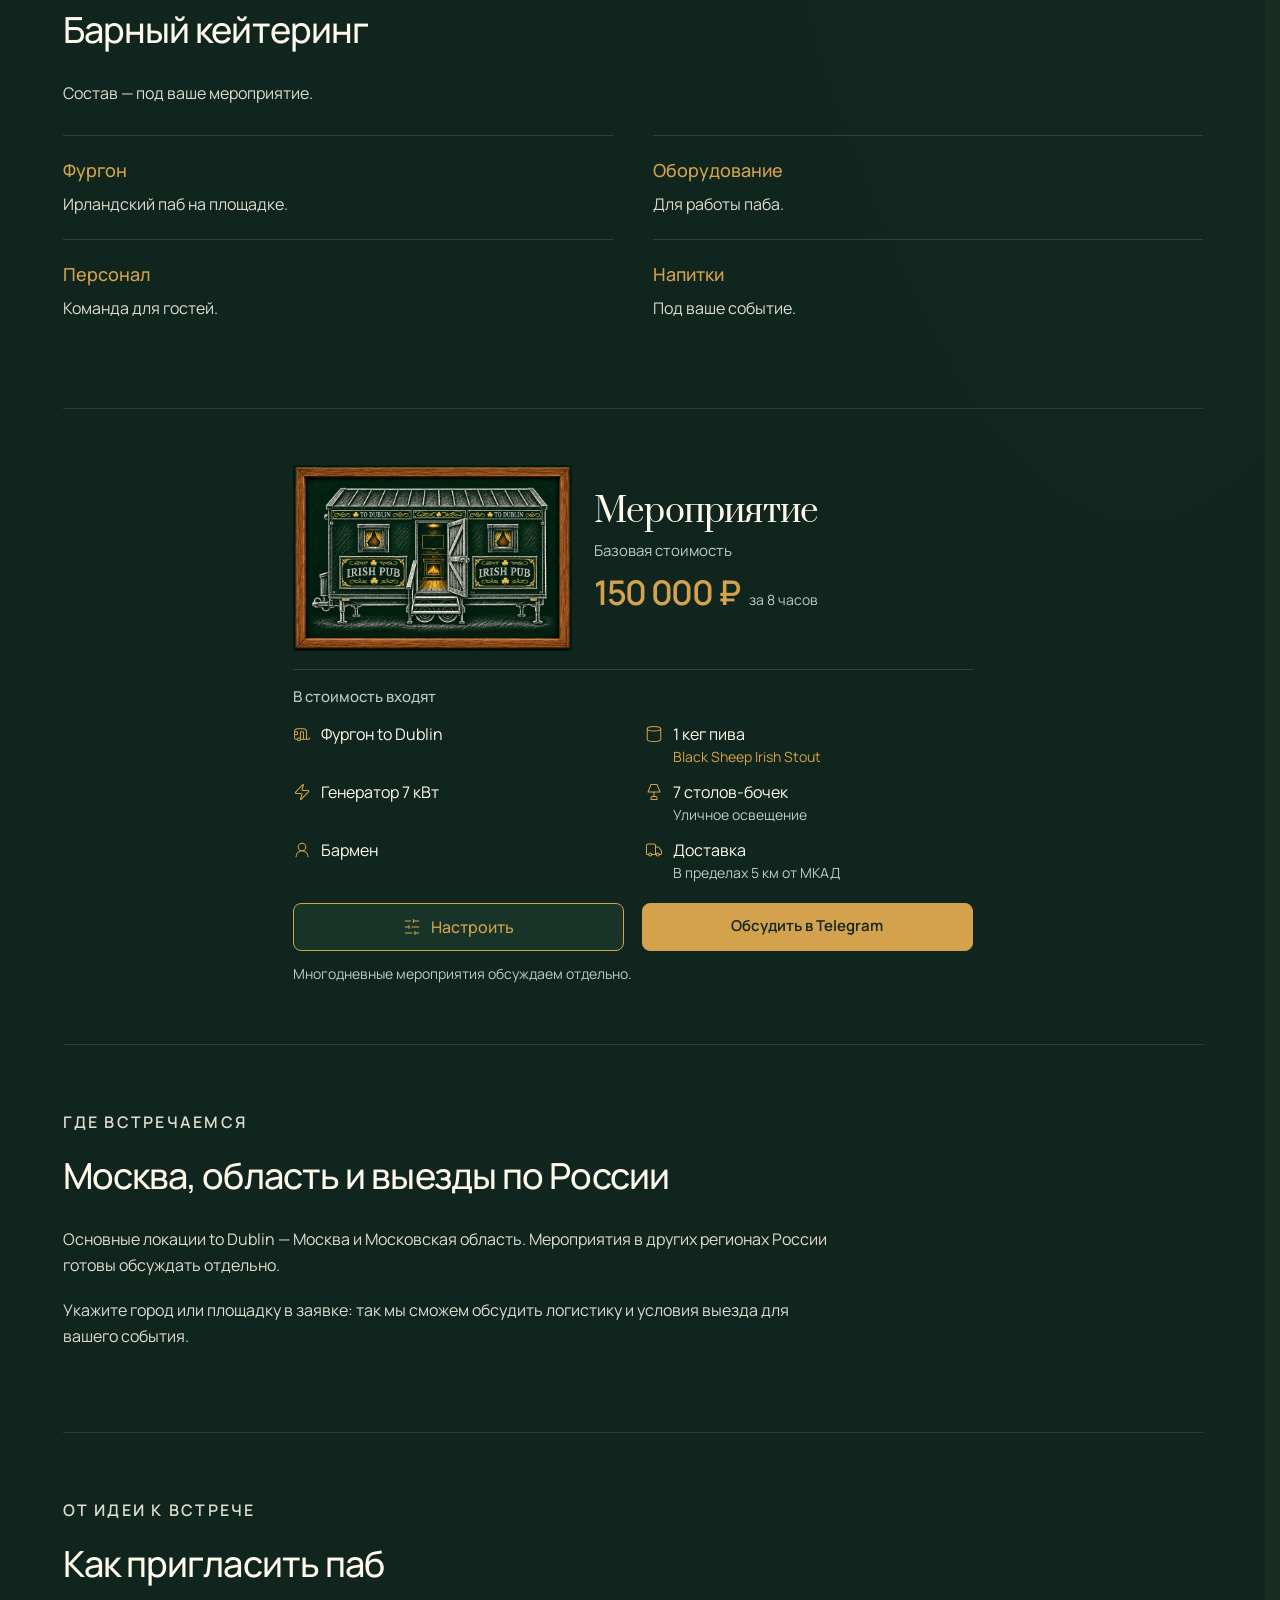
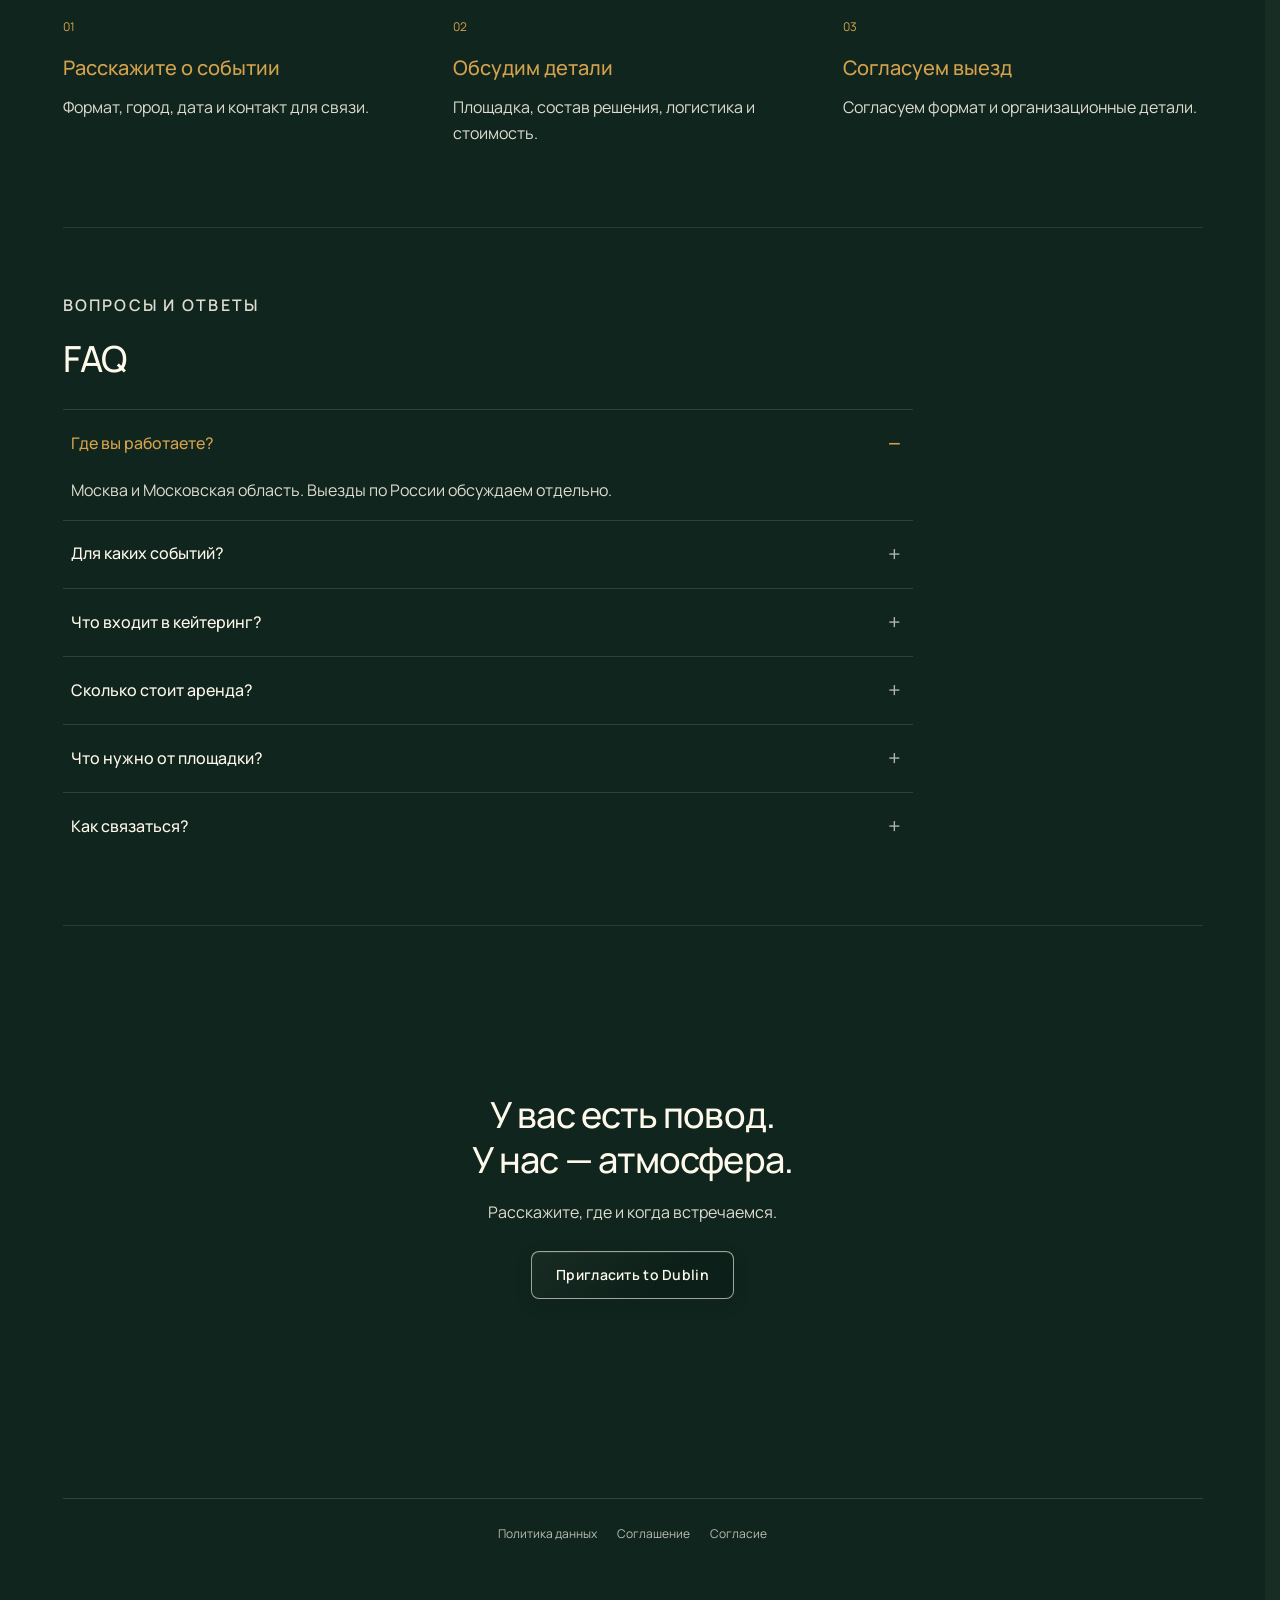
==== commit f20ed475: "Publish event photos without visible captions Add the four supplied full-frame photographs to the ga" ====
--- a/index.html
+++ b/index.html
@@ -22,7 +22,7 @@
   <link rel="stylesheet" href="legal.css?v=1">
   <link rel="stylesheet" href="unified.css?v=lighting-quality-6">
   <link rel="stylesheet" href="package-offer.css?v=telegram-chat-1">
-  <link rel="stylesheet" href="gallery.css?v=admin-content-1">
+  <link rel="stylesheet" href="gallery.css?v=gallery-photos-1">
   <meta property="og:image" content="https://qwebdog.github.io/tdpub/social-preview.jpg?v=night-lights-1">
   <meta property="og:image:secure_url" content="https://qwebdog.github.io/tdpub/social-preview.jpg?v=night-lights-1">
   <meta property="og:image:type" content="image/jpeg">
@@ -327,7 +327,7 @@
     </div>
     <div class="td-gallery-lightbox-footer">
       <div class="td-gallery-lightbox-caption">
-        <p id="galleryCaption"></p>
+        <p id="galleryCaption" hidden></p>
         <span id="galleryPosition" aria-live="polite"></span>
       </div>
       <div class="td-gallery-controls" aria-label="Перелистывание фотографий">
@@ -358,7 +358,7 @@
   <script src="app.js?v=clean-hero-12"></script>
   <script src="site-content.js?v=admin-content-1"></script>
   <script src="package-offer.js?v=admin-content-1"></script>
-  <script src="gallery.js?v=admin-content-1"></script>
+  <script src="gallery.js?v=gallery-photos-1"></script>
   <script src="service-panels.js?v=admin-content-1"></script>
   <script src="cookie-notice.js?v=1"></script>
 </body>
--- a/gallery.css
+++ b/gallery.css
@@ -12,16 +12,16 @@
 .td-gallery[data-gallery-count="2"] .td-gallery-tile:first-child{grid-row:auto}
 .td-gallery-tile figure{height:100%;margin:0}
 .td-gallery-tile img{display:block;width:100%;height:100%;object-fit:cover;transition:transform .65s cubic-bezier(.19,1,.22,1)}
-.td-gallery-tile::after{content:'';position:absolute;inset:35% 0 0;z-index:0;pointer-events:none;background:linear-gradient(transparent,#04110cc9)}
-.td-gallery-tile figcaption{position:absolute;inset:auto 18px 16px;z-index:1;display:flex;align-items:flex-end;justify-content:space-between;gap:12px;font:500 16px/1.4 Manrope,Arial,sans-serif;text-shadow:0 1px 12px #07190d70}
-.td-gallery-tile:first-child figcaption{inset:auto 24px 22px;font-size:20px}
+.td-gallery-tile::after{display:none;content:'';position:absolute;inset:35% 0 0;z-index:0;pointer-events:none;background:linear-gradient(transparent,#04110cc9)}
+.td-gallery-tile .td-gallery-indicator{position:absolute;inset:auto 18px 16px;z-index:1;display:flex;align-items:flex-end;justify-content:flex-end;gap:12px;font:500 16px/1.4 Manrope,Arial,sans-serif;text-shadow:0 1px 12px #07190d70}
+.td-gallery-tile:first-child .td-gallery-indicator{inset:auto 24px 22px;font-size:20px}
 .td-gallery-open{display:grid;place-items:center;flex:0 0 36px;width:36px;height:36px;border:1px solid #fff9ec5c;border-radius:50%;background:#0b21185c;backdrop-filter:blur(10px);-webkit-backdrop-filter:blur(10px);font-size:22px;font-weight:400;line-height:1;color:var(--gallery-ink)}
 .td-gallery-tile:hover img{transform:scale(1.035)}
 .td-gallery-tile:focus-visible{outline:2px solid var(--gallery-gold);outline-offset:4px}
 #gallery .td-gallery-preview-note{margin:14px 0 0;font-size:14px;line-height:1.6;color:var(--gallery-muted)}
 .td-gallery-lightbox{--gallery-gold:#d4a24c;position:fixed;inset:0;width:min(1240px,calc(100% - 40px));max-width:none;max-height:calc(100svh - 32px);margin:auto;padding:0;border:1px solid #fff9ec28;border-radius:18px;background:#091a14f2;color:#fff9ec;box-shadow:0 30px 100px #020d0999;overflow:auto;overscroll-behavior:contain;backdrop-filter:blur(24px);-webkit-backdrop-filter:blur(24px)}
 .td-gallery-lightbox::backdrop{background:#020e0bd9;backdrop-filter:blur(10px);-webkit-backdrop-filter:blur(10px)}
-.td-gallery-lightbox[hidden]{display:none!important}
+.td-gallery-lightbox[hidden],.td-gallery-lightbox [hidden]{display:none!important}
 .td-gallery-lightbox-header{display:flex;align-items:center;justify-content:space-between;gap:16px;padding:12px 16px 12px 24px}
 .td-gallery-lightbox-header p{margin:0;font:400 16px/1.5 Prata,Georgia,serif;color:var(--gallery-gold)}
 .td-gallery-close{display:grid;place-items:center;width:44px;height:44px;flex:0 0 44px;padding:0;border:1px solid #fff9ec30;border-radius:50%;background:#fff9ec08;color:#fff9ec;font:400 26px/1 Arial,sans-serif;cursor:pointer}
@@ -47,8 +47,8 @@
  .td-gallery-tile{aspect-ratio:1.2;border-radius:10px}
  .td-gallery-tile:first-child{grid-column:1 / -1;grid-row:auto;aspect-ratio:4/3}
  .td-gallery[data-gallery-count="2"] .td-gallery-tile:nth-child(2){grid-column:1 / -1;aspect-ratio:2}
- .td-gallery-tile figcaption{inset:auto 10px 10px;font-size:14px;gap:6px}
- .td-gallery-tile:first-child figcaption{inset:auto 18px 16px;font-size:18px}
+ .td-gallery-tile .td-gallery-indicator{inset:auto 10px 10px;font-size:14px;gap:6px}
+ .td-gallery-tile:first-child .td-gallery-indicator{inset:auto 18px 16px;font-size:18px}
  .td-gallery-open{width:30px;height:30px;flex-basis:30px;font-size:20px}
  .td-gallery-lightbox{width:calc(100% - 16px);max-height:calc(100svh - 16px);border-radius:14px}
  .td-gallery-lightbox-header{padding:8px 10px 8px 18px}
